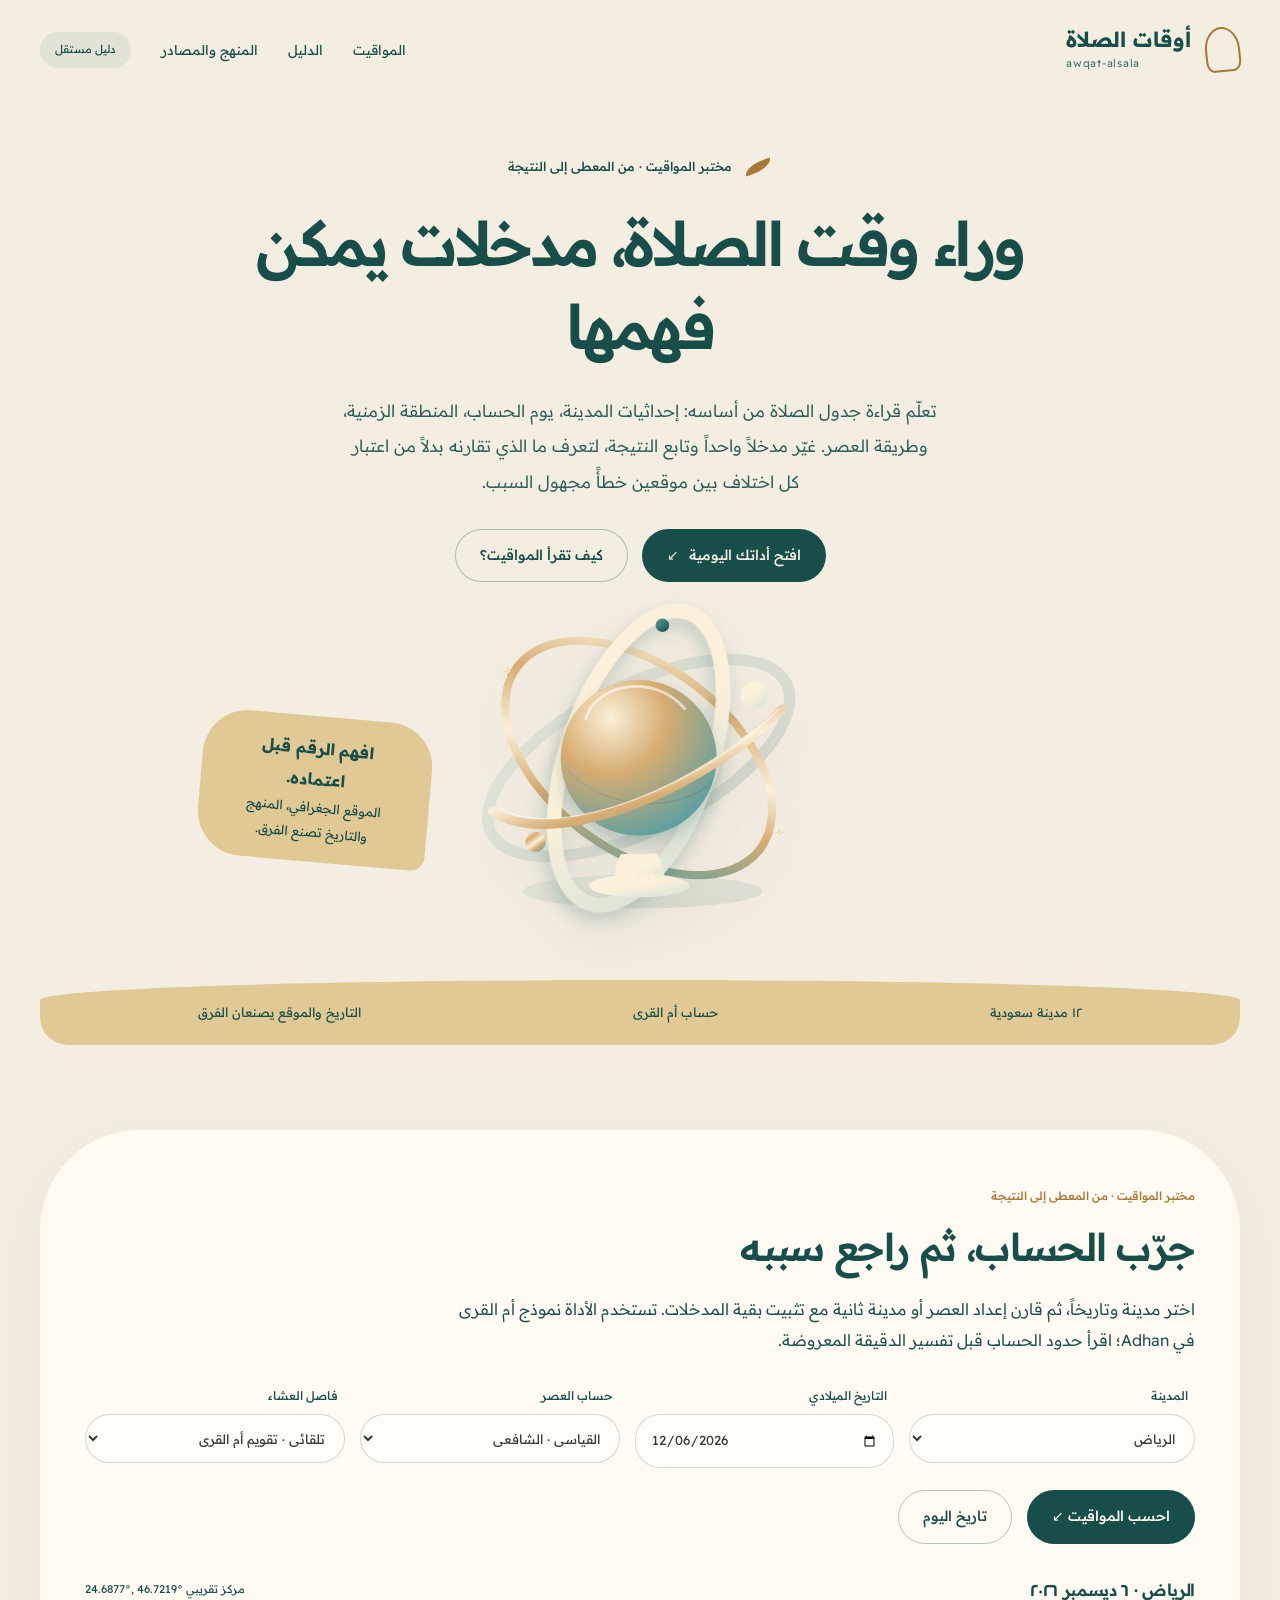
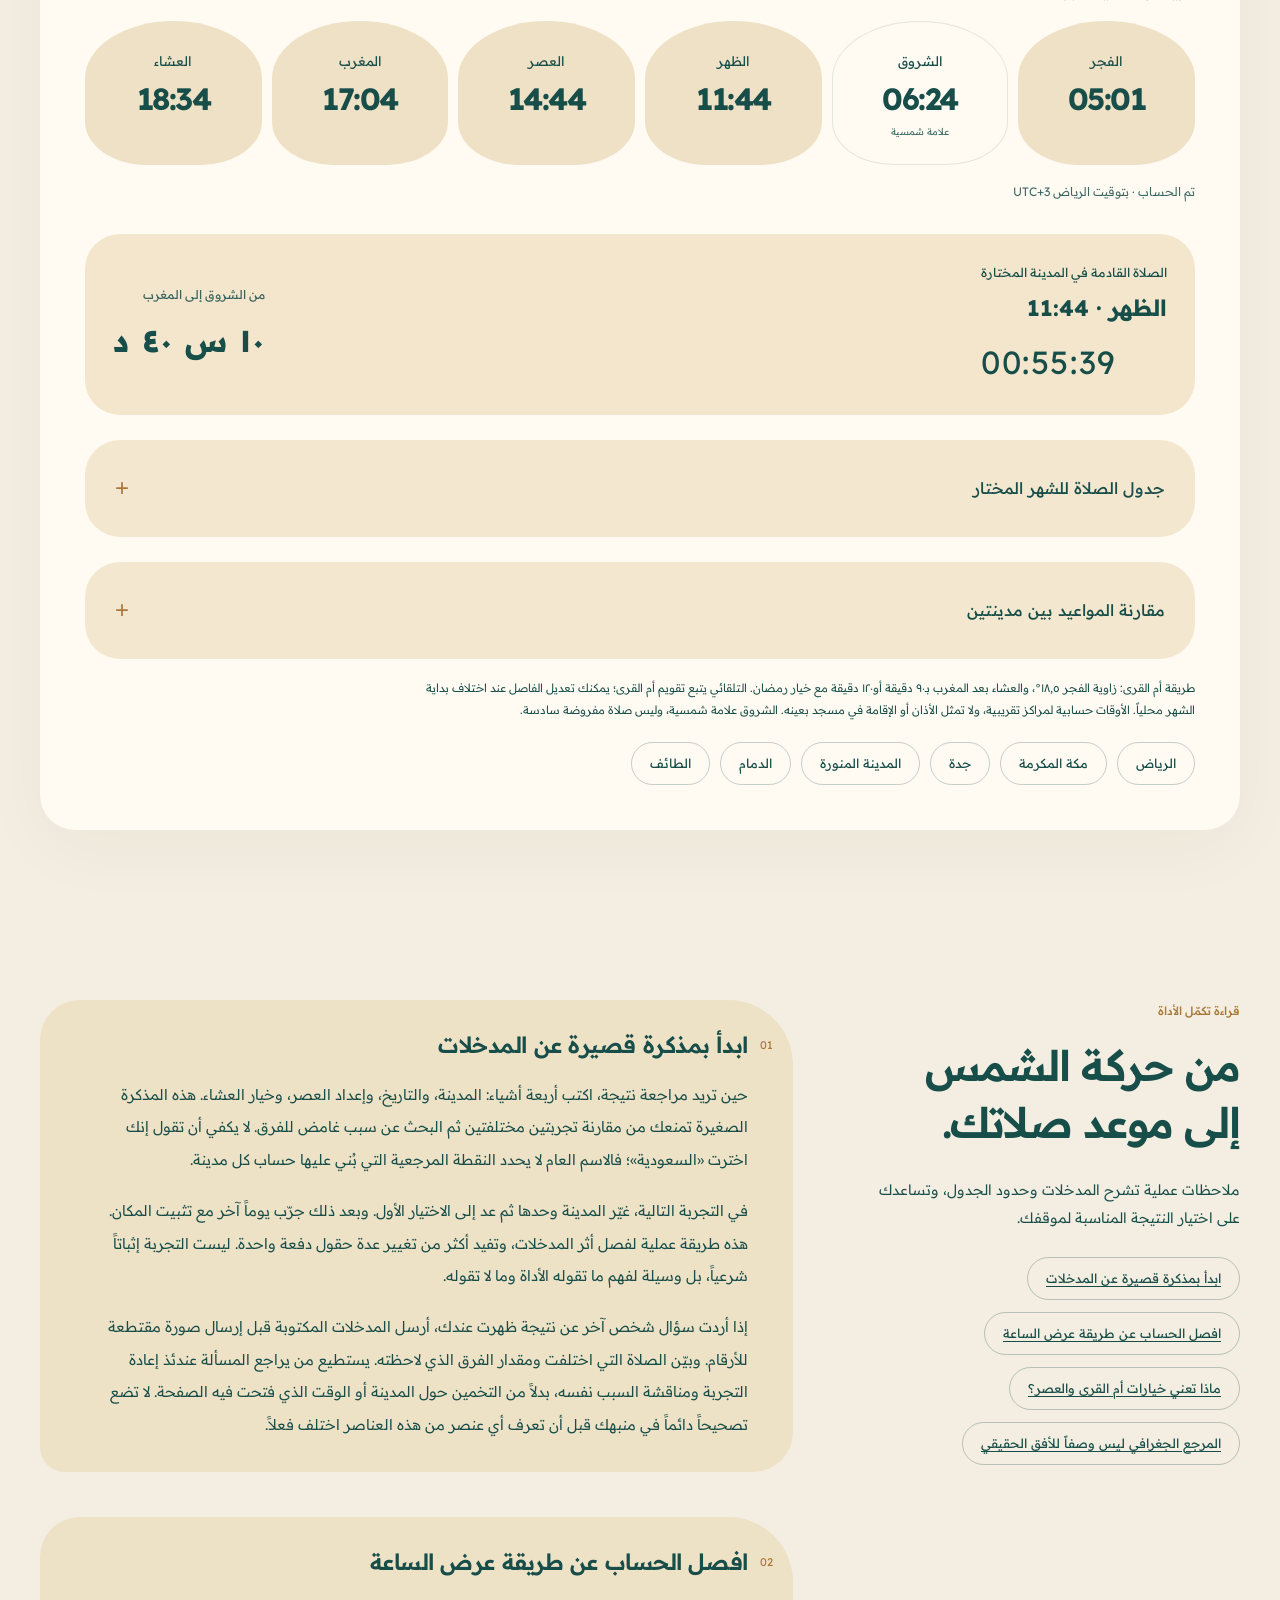
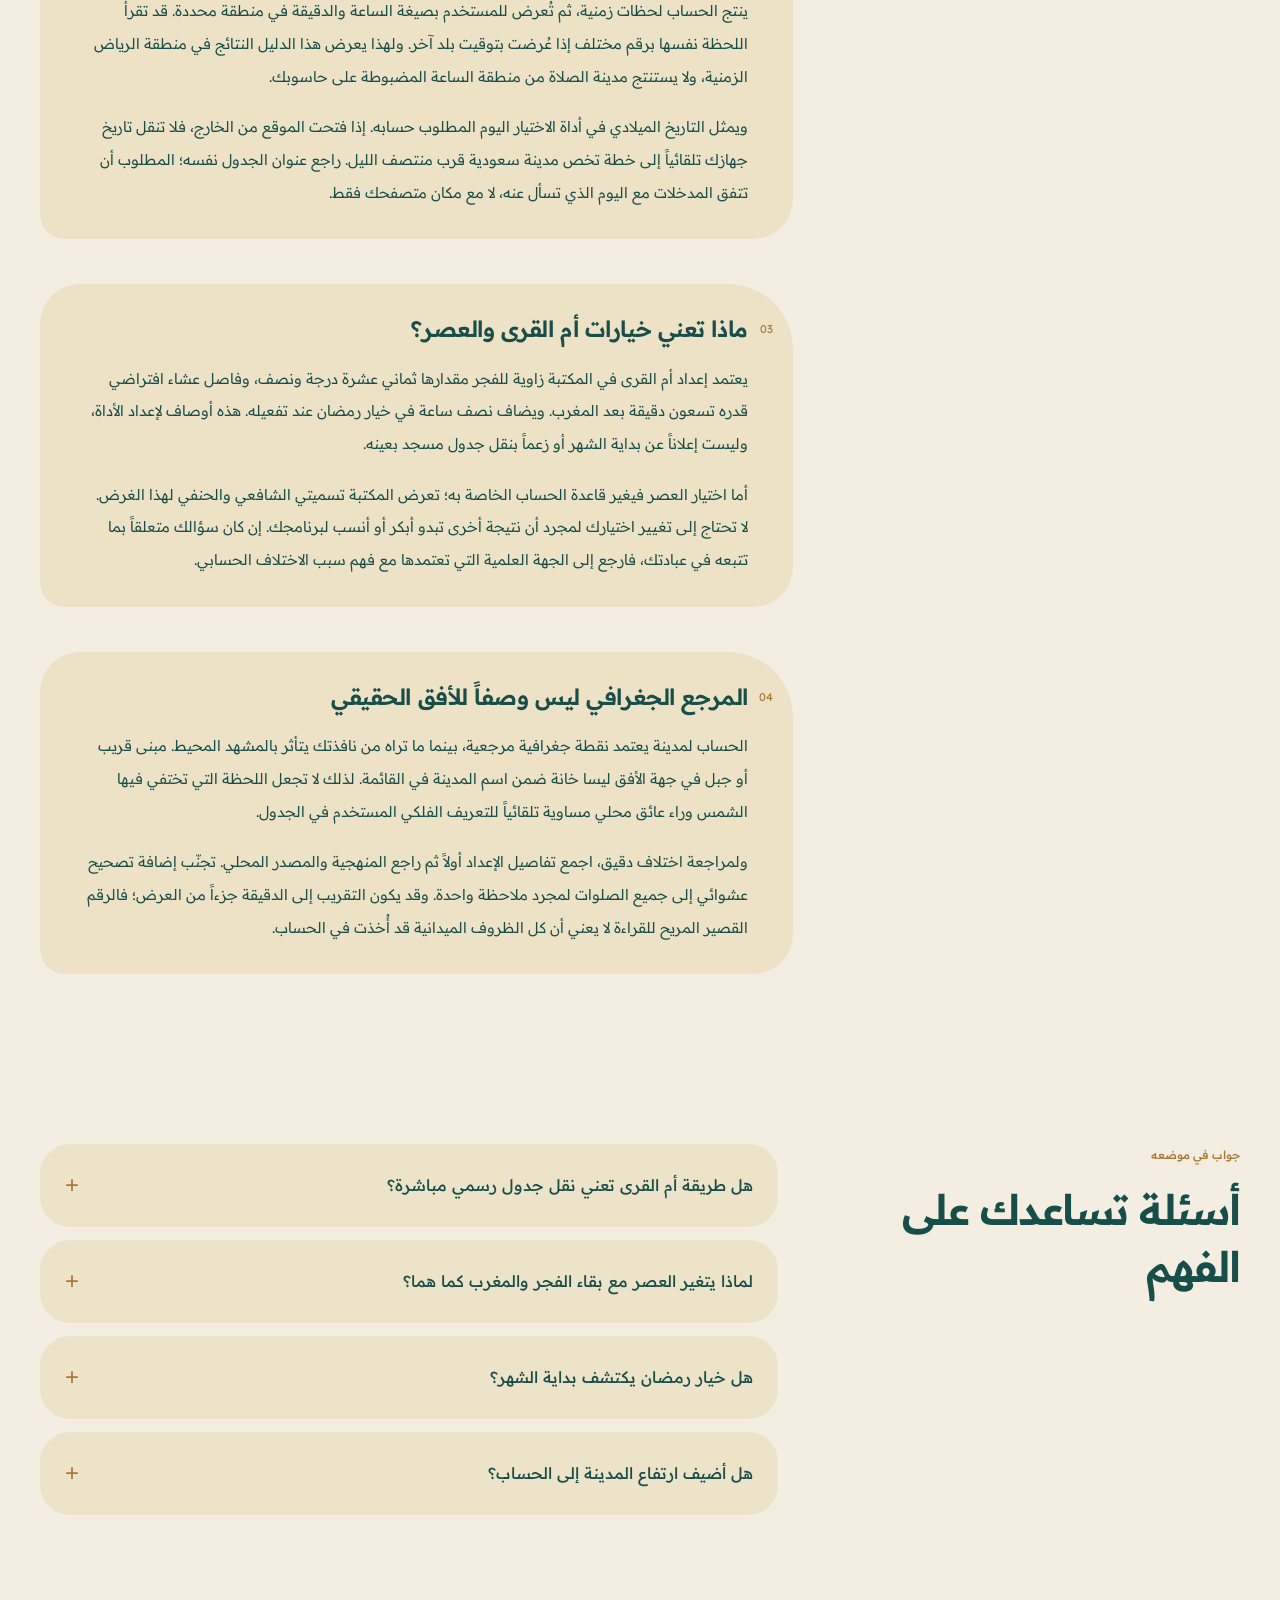
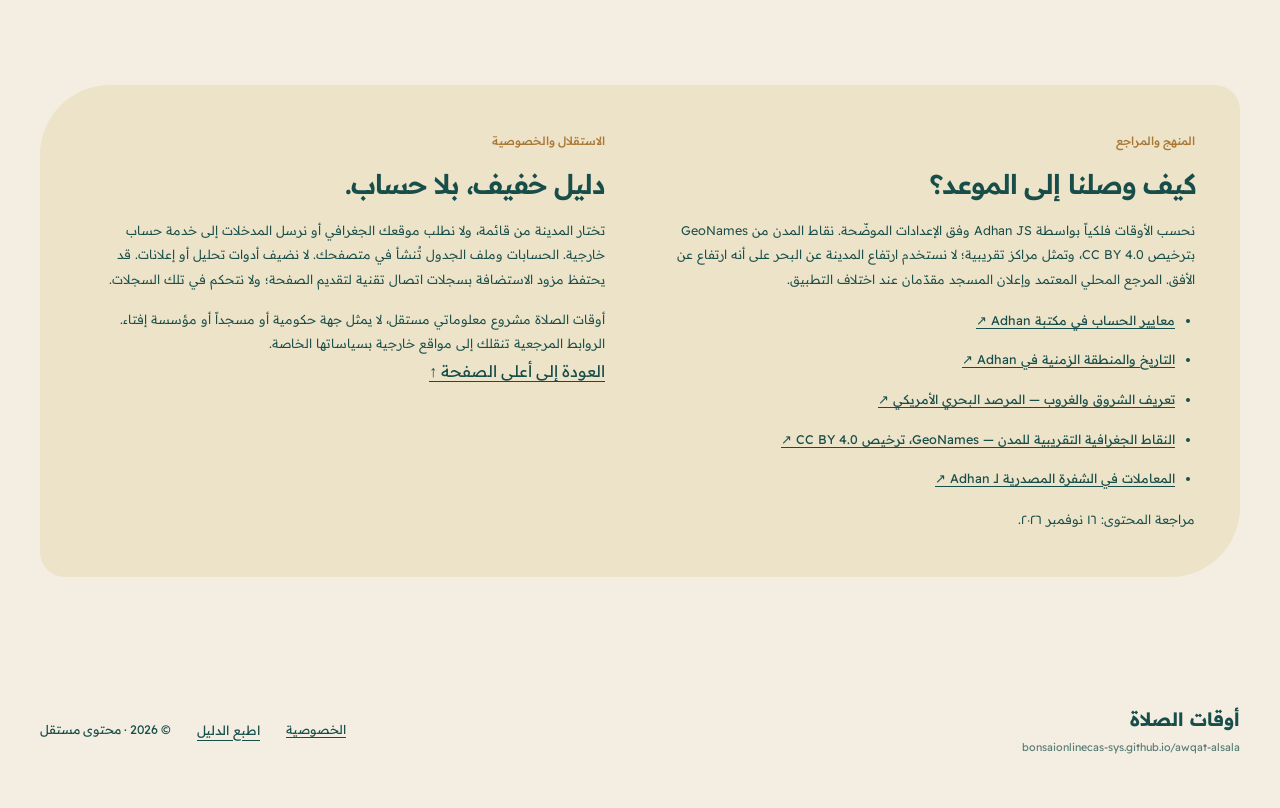
==== index.html @ 0c914f0d "Publish reviewed original Arabic prayer guides and useful tools" ====
<!doctype html><html lang="ar" dir="rtl"><head><meta charset="utf-8"><meta name="viewport" content="width=device-width,initial-scale=1"><title>كيف تُحسب مواقيت الصلاة؟ المدينة والطريقة والتاريخ | awqat-alsala</title><meta name="description" content="تعلّم قراءة جدول الصلاة من أساسه: إحداثيات المدينة، يوم الحساب، المنطقة الزمنية، وطريقة العصر. غيّر مدخلاً واحداً وتابع النتيجة، لتعرف ما الذي تقارنه بدلاً من اعتبار كل اختلاف بين موقعي"><meta name="robots" content="index,follow,max-image-preview:large"><link rel="canonical" href="https://bonsaionlinecas-sys.github.io/awqat-alsala/"><meta name="theme-color" content="#f3eee1"><meta property="og:type" content="website"><meta property="og:title" content="كيف تُحسب مواقيت الصلاة؟ المدينة والطريقة والتاريخ | awqat-alsala"><meta property="og:description" content="تعلّم قراءة جدول الصلاة من أساسه: إحداثيات المدينة، يوم الحساب، المنطقة الزمنية، وطريقة العصر. غيّر مدخلاً واحداً وتابع النتيجة، لتعرف ما الذي تقارنه بدلاً من اعتبار كل اختلاف بين موقعي"><meta property="og:url" content="https://bonsaionlinecas-sys.github.io/awqat-alsala/"><meta property="og:locale" content="ar_SA"><meta name="twitter:card" content="summary"><link rel="icon" href="./assets/icon.svg" type="image/svg+xml"><link rel="preload" href="./assets/readex-pro.ttf" as="font" type="font/ttf" crossorigin><link rel="stylesheet" href="./assets/style.css"><script type="application/ld+json">{"@context":"https://schema.org","@graph":[{"@type":"WebSite","@id":"https://bonsaionlinecas-sys.github.io/awqat-alsala/#website","url":"https://bonsaionlinecas-sys.github.io/awqat-alsala/","name":"أوقات الصلاة","inLanguage":"ar"},{"@type":"WebPage","@id":"https://bonsaionlinecas-sys.github.io/awqat-alsala/#webpage","url":"https://bonsaionlinecas-sys.github.io/awqat-alsala/","name":"كيف تُحسب مواقيت الصلاة؟ المدينة والطريقة والتاريخ | awqat-alsala","description":"تعلّم قراءة جدول الصلاة من أساسه: إحداثيات المدينة، يوم الحساب، المنطقة الزمنية، وطريقة العصر. غيّر مدخلاً واحداً وتابع النتيجة، لتعرف ما الذي تقارنه بدلاً من اعتبار كل اختلاف بين موقعي","inLanguage":"ar","dateModified":"2026-11-16","isPartOf":{"@id":"https://bonsaionlinecas-sys.github.io/awqat-alsala/#website"},"hasPart":[{"@type":"CreativeWork","name":"ابدأ بمذكرة قصيرة عن المدخلات","url":"https://bonsaionlinecas-sys.github.io/awqat-alsala/#guide-0","inLanguage":"ar"},{"@type":"CreativeWork","name":"افصل الحساب عن طريقة عرض الساعة","url":"https://bonsaionlinecas-sys.github.io/awqat-alsala/#guide-1","inLanguage":"ar"},{"@type":"CreativeWork","name":"ماذا تعني خيارات أم القرى والعصر؟","url":"https://bonsaionlinecas-sys.github.io/awqat-alsala/#guide-2","inLanguage":"ar"},{"@type":"CreativeWork","name":"المرجع الجغرافي ليس وصفاً للأفق الحقيقي","url":"https://bonsaionlinecas-sys.github.io/awqat-alsala/#guide-3","inLanguage":"ar"}]}]}</script><script type="module" src="./assets/app.mjs"></script></head><body class="awqat design-2" data-focus="calculation-method"><a href="#main" class="skip">انتقل إلى المحتوى</a><header class="site-header wrap"><a class="brand" href="#main" aria-label="أوقات الصلاة، الرئيسية"><span class="brand-mark" aria-hidden="true"></span><span><strong>أوقات الصلاة</strong><small>awqat-alsala</small></span></a><nav class="site-nav" aria-label="التنقل الرئيسي"><a href="#tool">المواقيت</a><a href="#guide">الدليل</a><a class="nav-method" href="#sources">المنهج والمصادر</a><span class="nav-tip">دليل مستقل</span></nav></header><main id="main"><section class="hero wrap" aria-label="المواقيت والدليل" data-composition="orbits"><div class="hero-copy"><p class="eyebrow">مختبر المواقيت · من المعطى إلى النتيجة</p><h1>وراء وقت الصلاة، مدخلات يمكن فهمها</h1><p class="hero-intro">تعلّم قراءة جدول الصلاة من أساسه: إحداثيات المدينة، يوم الحساب، المنطقة الزمنية، وطريقة العصر. غيّر مدخلاً واحداً وتابع النتيجة، لتعرف ما الذي تقارنه بدلاً من اعتبار كل اختلاف بين موقعين خطأً مجهول السبب.</p><div class="hero-actions"><a class="btn" href="#tool">افتح أداتك اليومية <span aria-hidden="true">↙</span></a><a class="btn btn-quiet" href="#guide">كيف تقرأ المواقيت؟</a></div></div><div class="hero-art"><img src="./assets/hero.svg" alt="" width="640" height="560" fetchpriority="high"><p class="art-label">المدينة · التاريخ · طريقة الحساب</p><aside class="hero-detail"><strong>افهم الرقم قبل اعتماده.</strong>الموقع الجغرافي، المنهج والتاريخ تصنع الفرق.</aside></div></section><div class="top-ribbon wrap" aria-label="عن الدليل"><span>١٢ مدينة سعودية</span><span>حساب أم القرى</span><span>التاريخ والموقع يصنعان الفرق</span></div><section id="tool" class="section wrap"><div class="tool-panel"><div class="section-head"><span class="section-kicker">مختبر المواقيت · من المعطى إلى النتيجة</span><h2>جرّب الحساب، ثم راجع سببه</h2><p>اختر مدينة وتاريخاً، ثم قارن إعداد العصر أو مدينة ثانية مع تثبيت بقية المدخلات. تستخدم الأداة نموذج أم القرى في Adhan؛ اقرأ حدود الحساب قبل تفسير الدقيقة المعروضة.</p></div><form id="prayer-form"><div class="fields"><div class="field"><label for="city">المدينة</label><select name="city" id="city"><option value="riyadh" selected>الرياض</option><option value="makkah" >مكة المكرمة</option><option value="jeddah" >جدة</option><option value="madinah" >المدينة المنورة</option><option value="dammam" >الدمام</option><option value="taif" >الطائف</option><option value="tabuk" >تبوك</option><option value="buraydah" >بريدة</option><option value="abha" >أبها</option><option value="hail" >حائل</option><option value="najran" >نجران</option><option value="jazan" >جازان</option></select></div><div class="field"><label for="date">التاريخ الميلادي</label><input type="date" name="date" id="date" value="2026-11-16" min="2020-01-01" max="2035-12-31" required></div><div class="field"><label for="asr">حساب العصر</label><select name="asr" id="asr"><option value="shafi">القياسي · الشافعي</option><option value="hanafi">الحنفي</option></select></div><div class="field"><label for="ramadan">فاصل العشاء</label><select name="ramadan" id="ramadan"><option value="auto">تلقائي · تقويم أم القرى</option><option value="off">٩٠ دقيقة</option><option value="on">١٢٠ دقيقة · رمضان</option></select></div></div><div class="form-actions"><button type="submit" class="btn" disabled>احسب المواقيت ↙</button><button type="button" class="btn btn-quiet" id="today-button">تاريخ اليوم</button><p id="form-error" class="form-error" role="alert"></p></div></form><div class="schedule-heading"><h3 id="schedule-title">الرياض · ١٦ نوفمبر ٢٠٢٦</h3><span class="coordinate-note">مركز تقريبي <bdi id="coordinates">24.6877°, 46.7219°</bdi></span></div><div class="times-row"><div class="time-pill "><span>الفجر</span><strong data-prayer="fajr">04:49</strong></div><div class="time-pill sunrise"><span>الشروق</span><strong data-prayer="sunrise">06:10</strong><small>علامة شمسية</small></div><div class="time-pill "><span>الظهر</span><strong data-prayer="dhuhr">11:38</strong></div><div class="time-pill "><span>العصر</span><strong data-prayer="asr">14:44</strong></div><div class="time-pill "><span>المغرب</span><strong data-prayer="maghrib">17:06</strong></div><div class="time-pill "><span>العشاء</span><strong data-prayer="isha">18:36</strong></div></div><p class="form-status" id="result-status" role="status">جدول محسوب للتاريخ المعروض · بتوقيت الرياض UTC+3</p><div class="result-extras"><div class="next-widget "><span>الصلاة القادمة في المدينة المختارة</span><strong id="next-prayer">العصر · 14:44</strong><bdi class="countdown" id="next-countdown">اختر اليوم للعدّ التنازلي</bdi></div><div><span class="small-note">من الشروق إلى المغرب</span><strong class="countdown" id="daylight-result">10 س 56 د</strong></div></div><details class="calendar-details" ><summary>جدول الصلاة للشهر المختار</summary><p class="small-note" id="month-caption">الجدول الشهري · الرياض · نوفمبر ٢٠٢٦</p><div class="table-shell" tabindex="0" role="region" aria-label="جدول المواقيت الشهري، يمكن تمريره أفقياً"><table class="month-table"><thead><tr><th scope="col">اليوم</th><th scope="col">الفجر</th><th scope="col">الشروق</th><th scope="col">الظهر</th><th scope="col">العصر</th><th scope="col">المغرب</th><th scope="col">العشاء</th></tr></thead><tbody id="month-body"><tr><td>1</td><td><bdi>04:41</bdi></td><td><bdi>06:00</bdi></td><td><bdi>11:37</bdi></td><td><bdi>14:49</bdi></td><td><bdi>17:13</bdi></td><td><bdi>18:43</bdi></td></tr><tr><td>2</td><td><bdi>04:41</bdi></td><td><bdi>06:01</bdi></td><td><bdi>11:37</bdi></td><td><bdi>14:48</bdi></td><td><bdi>17:12</bdi></td><td><bdi>18:42</bdi></td></tr><tr><td>3</td><td><bdi>04:42</bdi></td><td><bdi>06:01</bdi></td><td><bdi>11:37</bdi></td><td><bdi>14:48</bdi></td><td><bdi>17:12</bdi></td><td><bdi>18:42</bdi></td></tr><tr><td>4</td><td><bdi>04:42</bdi></td><td><bdi>06:02</bdi></td><td><bdi>11:37</bdi></td><td><bdi>14:48</bdi></td><td><bdi>17:11</bdi></td><td><bdi>18:41</bdi></td></tr><tr><td>5</td><td><bdi>04:43</bdi></td><td><bdi>06:02</bdi></td><td><bdi>11:37</bdi></td><td><bdi>14:47</bdi></td><td><bdi>17:11</bdi></td><td><bdi>18:41</bdi></td></tr><tr><td>6</td><td><bdi>04:43</bdi></td><td><bdi>06:03</bdi></td><td><bdi>11:37</bdi></td><td><bdi>14:47</bdi></td><td><bdi>17:10</bdi></td><td><bdi>18:40</bdi></td></tr><tr><td>7</td><td><bdi>04:44</bdi></td><td><bdi>06:04</bdi></td><td><bdi>11:37</bdi></td><td><bdi>14:46</bdi></td><td><bdi>17:10</bdi></td><td><bdi>18:40</bdi></td></tr><tr><td>8</td><td><bdi>04:44</bdi></td><td><bdi>06:04</bdi></td><td><bdi>11:37</bdi></td><td><bdi>14:46</bdi></td><td><bdi>17:09</bdi></td><td><bdi>18:39</bdi></td></tr><tr><td>9</td><td><bdi>04:45</bdi></td><td><bdi>06:05</bdi></td><td><bdi>11:37</bdi></td><td><bdi>14:46</bdi></td><td><bdi>17:09</bdi></td><td><bdi>18:39</bdi></td></tr><tr><td>10</td><td><bdi>04:45</bdi></td><td><bdi>06:06</bdi></td><td><bdi>11:37</bdi></td><td><bdi>14:45</bdi></td><td><bdi>17:08</bdi></td><td><bdi>18:38</bdi></td></tr><tr><td>11</td><td><bdi>04:46</bdi></td><td><bdi>06:06</bdi></td><td><bdi>11:37</bdi></td><td><bdi>14:45</bdi></td><td><bdi>17:08</bdi></td><td><bdi>18:38</bdi></td></tr><tr><td>12</td><td><bdi>04:46</bdi></td><td><bdi>06:07</bdi></td><td><bdi>11:37</bdi></td><td><bdi>14:45</bdi></td><td><bdi>17:07</bdi></td><td><bdi>18:37</bdi></td></tr><tr><td>13</td><td><bdi>04:47</bdi></td><td><bdi>06:08</bdi></td><td><bdi>11:37</bdi></td><td><bdi>14:45</bdi></td><td><bdi>17:07</bdi></td><td><bdi>18:37</bdi></td></tr><tr><td>14</td><td><bdi>04:47</bdi></td><td><bdi>06:08</bdi></td><td><bdi>11:38</bdi></td><td><bdi>14:44</bdi></td><td><bdi>17:06</bdi></td><td><bdi>18:36</bdi></td></tr><tr><td>15</td><td><bdi>04:48</bdi></td><td><bdi>06:09</bdi></td><td><bdi>11:38</bdi></td><td><bdi>14:44</bdi></td><td><bdi>17:06</bdi></td><td><bdi>18:36</bdi></td></tr><tr><td>16</td><td><bdi>04:49</bdi></td><td><bdi>06:10</bdi></td><td><bdi>11:38</bdi></td><td><bdi>14:44</bdi></td><td><bdi>17:06</bdi></td><td><bdi>18:36</bdi></td></tr><tr><td>17</td><td><bdi>04:49</bdi></td><td><bdi>06:10</bdi></td><td><bdi>11:38</bdi></td><td><bdi>14:44</bdi></td><td><bdi>17:05</bdi></td><td><bdi>18:35</bdi></td></tr><tr><td>18</td><td><bdi>04:50</bdi></td><td><bdi>06:11</bdi></td><td><bdi>11:38</bdi></td><td><bdi>14:44</bdi></td><td><bdi>17:05</bdi></td><td><bdi>18:35</bdi></td></tr><tr><td>19</td><td><bdi>04:50</bdi></td><td><bdi>06:12</bdi></td><td><bdi>11:38</bdi></td><td><bdi>14:43</bdi></td><td><bdi>17:05</bdi></td><td><bdi>18:35</bdi></td></tr><tr><td>20</td><td><bdi>04:51</bdi></td><td><bdi>06:13</bdi></td><td><bdi>11:39</bdi></td><td><bdi>14:43</bdi></td><td><bdi>17:05</bdi></td><td><bdi>18:35</bdi></td></tr><tr><td>21</td><td><bdi>04:52</bdi></td><td><bdi>06:13</bdi></td><td><bdi>11:39</bdi></td><td><bdi>14:43</bdi></td><td><bdi>17:04</bdi></td><td><bdi>18:34</bdi></td></tr><tr><td>22</td><td><bdi>04:52</bdi></td><td><bdi>06:14</bdi></td><td><bdi>11:39</bdi></td><td><bdi>14:43</bdi></td><td><bdi>17:04</bdi></td><td><bdi>18:34</bdi></td></tr><tr><td>23</td><td><bdi>04:53</bdi></td><td><bdi>06:15</bdi></td><td><bdi>11:39</bdi></td><td><bdi>14:43</bdi></td><td><bdi>17:04</bdi></td><td><bdi>18:34</bdi></td></tr><tr><td>24</td><td><bdi>04:53</bdi></td><td><bdi>06:15</bdi></td><td><bdi>11:40</bdi></td><td><bdi>14:43</bdi></td><td><bdi>17:04</bdi></td><td><bdi>18:34</bdi></td></tr><tr><td>25</td><td><bdi>04:54</bdi></td><td><bdi>06:16</bdi></td><td><bdi>11:40</bdi></td><td><bdi>14:43</bdi></td><td><bdi>17:04</bdi></td><td><bdi>18:34</bdi></td></tr><tr><td>26</td><td><bdi>04:55</bdi></td><td><bdi>06:17</bdi></td><td><bdi>11:40</bdi></td><td><bdi>14:43</bdi></td><td><bdi>17:04</bdi></td><td><bdi>18:34</bdi></td></tr><tr><td>27</td><td><bdi>04:55</bdi></td><td><bdi>06:18</bdi></td><td><bdi>11:41</bdi></td><td><bdi>14:43</bdi></td><td><bdi>17:04</bdi></td><td><bdi>18:34</bdi></td></tr><tr><td>28</td><td><bdi>04:56</bdi></td><td><bdi>06:18</bdi></td><td><bdi>11:41</bdi></td><td><bdi>14:43</bdi></td><td><bdi>17:04</bdi></td><td><bdi>18:34</bdi></td></tr><tr><td>29</td><td><bdi>04:56</bdi></td><td><bdi>06:19</bdi></td><td><bdi>11:41</bdi></td><td><bdi>14:43</bdi></td><td><bdi>17:04</bdi></td><td><bdi>18:34</bdi></td></tr><tr><td>30</td><td><bdi>04:57</bdi></td><td><bdi>06:20</bdi></td><td><bdi>11:42</bdi></td><td><bdi>14:43</bdi></td><td><bdi>17:04</bdi></td><td><bdi>18:34</bdi></td></tr></tbody></table></div><button class="btn btn-quiet" id="download-calendar" type="button">احفظ الجدول CSV ↓</button><p class="small-note">قابل للفتح في برامج الجداول. راجع المدينة والتاريخ قبل الطباعة أو الحفظ.</p></details><details class="calendar-details"><summary>مقارنة المواعيد بين مدينتين</summary><div class="compare-panel"><div><span class="section-kicker">مدينتان، تاريخ واحد</span><h3>قارن المواعيد قبل أن تخطط</h3><p class="small-note">الفرق يوضح وقت المدينة الثانية مقارنة بالأولى، ولا يمثل مدة طريق.</p><div class="field" style="margin-top:18px"><label for="compare-city">المدينة الثانية</label><select id="compare-city"><option value="riyadh" >الرياض</option><option value="makkah" >مكة المكرمة</option><option value="jeddah" selected>جدة</option><option value="madinah" >المدينة المنورة</option><option value="dammam" >الدمام</option><option value="taif" >الطائف</option><option value="tabuk" >تبوك</option><option value="buraydah" >بريدة</option><option value="abha" >أبها</option><option value="hail" >حائل</option><option value="najran" >نجران</option><option value="jazan" >جازان</option></select></div></div><div><p class="small-note" id="comparison-label">الرياض ← جدة · ١٦ نوفمبر ٢٠٢٦</p><div class="comparison-rows"><div class="comparison-row" data-comparison="fajr"><span>الفجر</span><bdi data-city-a>04:49</bdi><bdi data-city-b>05:16</bdi><small data-difference>27 د لاحقاً</small></div><div class="comparison-row" data-comparison="dhuhr"><span>الظهر</span><bdi data-city-a>11:38</bdi><bdi data-city-b>12:08</bdi><small data-difference>30 د لاحقاً</small></div><div class="comparison-row" data-comparison="asr"><span>العصر</span><bdi data-city-a>14:44</bdi><bdi data-city-b>15:18</bdi><small data-difference>34 د لاحقاً</small></div><div class="comparison-row" data-comparison="maghrib"><span>المغرب</span><bdi data-city-a>17:06</bdi><bdi data-city-b>17:41</bdi><small data-difference>35 د لاحقاً</small></div><div class="comparison-row" data-comparison="isha"><span>العشاء</span><bdi data-city-a>18:36</bdi><bdi data-city-b>19:11</bdi><small data-difference>35 د لاحقاً</small></div></div></div></div></details><p class="tool-footnote">طريقة أم القرى: زاوية الفجر ١٨٫٥°، والعشاء بعد المغرب بـ٩٠ دقيقة أو١٢٠ دقيقة مع خيار رمضان. التلقائي يتبع تقويم أم القرى؛ يمكنك تعديل الفاصل عند اختلاف بداية الشهر محلياً. الأوقات حسابية لمراكز تقريبية، ولا تمثل الأذان أو الإقامة في مسجد بعينه. الشروق علامة شمسية، وليس صلاة مفروضة سادسة.</p><div class="city-pills" aria-label="اختيار سريع للمدينة"><button type="button" class="chip" data-city-pick="riyadh">الرياض</button><button type="button" class="chip" data-city-pick="makkah">مكة المكرمة</button><button type="button" class="chip" data-city-pick="jeddah">جدة</button><button type="button" class="chip" data-city-pick="madinah">المدينة المنورة</button><button type="button" class="chip" data-city-pick="dammam">الدمام</button><button type="button" class="chip" data-city-pick="taif">الطائف</button></div><noscript><p>الجدول أعلاه محسوب ليوم ١٦ نوفمبر ٢٠٢٦. لاختيار يوم أو مدينة أخرى، فعّل JavaScript. الدليل والمصادر متاحان دون تشغيله.</p></noscript></div></section><section id="guide" class="section wrap"><div class="guide-layout"><div class="guide-title"><span class="section-kicker">قراءة تكمّل الأداة</span><h2>من حركة الشمس إلى موعد صلاتك.</h2><p>ملاحظات عملية تشرح المدخلات وحدود الجدول، وتساعدك على اختيار النتيجة المناسبة لموقفك.</p><div class="reading-strip"><a class="chip" href="#guide-0">ابدأ بمذكرة قصيرة عن المدخلات</a><a class="chip" href="#guide-1">افصل الحساب عن طريقة عرض الساعة</a><a class="chip" href="#guide-2">ماذا تعني خيارات أم القرى والعصر؟</a><a class="chip" href="#guide-3">المرجع الجغرافي ليس وصفاً للأفق الحقيقي</a></div></div><div class="guide-list"><article class="guide-article" id="guide-0"><span class="article-number" aria-hidden="true">01</span><h3>ابدأ بمذكرة قصيرة عن المدخلات</h3><p>حين تريد مراجعة نتيجة، اكتب أربعة أشياء: المدينة، والتاريخ، وإعداد العصر، وخيار العشاء. هذه المذكرة الصغيرة تمنعك من مقارنة تجربتين مختلفتين ثم البحث عن سبب غامض للفرق. لا يكفي أن تقول إنك اخترت «السعودية»؛ فالاسم العام لا يحدد النقطة المرجعية التي بُني عليها حساب كل مدينة.</p><p>في التجربة التالية، غيّر المدينة وحدها ثم عد إلى الاختيار الأول. وبعد ذلك جرّب يوماً آخر مع تثبيت المكان. هذه طريقة عملية لفصل أثر المدخلات، وتفيد أكثر من تغيير عدة حقول دفعة واحدة. ليست التجربة إثباتاً شرعياً، بل وسيلة لفهم ما تقوله الأداة وما لا تقوله.</p><p>إذا أردت سؤال شخص آخر عن نتيجة ظهرت عندك، أرسل المدخلات المكتوبة قبل إرسال صورة مقتطعة للأرقام. وبيّن الصلاة التي اختلفت ومقدار الفرق الذي لاحظته. يستطيع من يراجع المسألة عندئذ إعادة التجربة ومناقشة السبب نفسه، بدلاً من التخمين حول المدينة أو الوقت الذي فتحت فيه الصفحة. لا تضع تصحيحاً دائماً في منبهك قبل أن تعرف أي عنصر من هذه العناصر اختلف فعلاً.</p></article><article class="guide-article" id="guide-1"><span class="article-number" aria-hidden="true">02</span><h3>افصل الحساب عن طريقة عرض الساعة</h3><p>ينتج الحساب لحظات زمنية، ثم تُعرض للمستخدم بصيغة الساعة والدقيقة في منطقة محددة. قد تقرأ اللحظة نفسها برقم مختلف إذا عُرضت بتوقيت بلد آخر. ولهذا يعرض هذا الدليل النتائج في منطقة الرياض الزمنية، ولا يستنتج مدينة الصلاة من منطقة الساعة المضبوطة على حاسوبك.</p><p>ويمثل التاريخ الميلادي في أداة الاختيار اليوم المطلوب حسابه. إذا فتحت الموقع من الخارج، فلا تنقل تاريخ جهازك تلقائياً إلى خطة تخص مدينة سعودية قرب منتصف الليل. راجع عنوان الجدول نفسه؛ المطلوب أن تتفق المدخلات مع اليوم الذي تسأل عنه، لا مع مكان متصفحك فقط.</p></article><article class="guide-article" id="guide-2"><span class="article-number" aria-hidden="true">03</span><h3>ماذا تعني خيارات أم القرى والعصر؟</h3><p>يعتمد إعداد أم القرى في المكتبة زاوية للفجر مقدارها ثماني عشرة درجة ونصف، وفاصل عشاء افتراضي قدره تسعون دقيقة بعد المغرب. ويضاف نصف ساعة في خيار رمضان عند تفعيله. هذه أوصاف لإعداد الأداة، وليست إعلاناً عن بداية الشهر أو زعماً بنقل جدول مسجد بعينه.</p><p>أما اختيار العصر فيغير قاعدة الحساب الخاصة به؛ تعرض المكتبة تسميتي الشافعي والحنفي لهذا الغرض. لا تحتاج إلى تغيير اختيارك لمجرد أن نتيجة أخرى تبدو أبكر أو أنسب لبرنامجك. إن كان سؤالك متعلقاً بما تتبعه في عبادتك، فارجع إلى الجهة العلمية التي تعتمدها مع فهم سبب الاختلاف الحسابي.</p></article><article class="guide-article" id="guide-3"><span class="article-number" aria-hidden="true">04</span><h3>المرجع الجغرافي ليس وصفاً للأفق الحقيقي</h3><p>الحساب لمدينة يعتمد نقطة جغرافية مرجعية، بينما ما تراه من نافذتك يتأثر بالمشهد المحيط. مبنى قريب أو جبل في جهة الأفق ليسا خانة ضمن اسم المدينة في القائمة. لذلك لا تجعل اللحظة التي تختفي فيها الشمس وراء عائق محلي مساوية تلقائياً للتعريف الفلكي المستخدم في الجدول.</p><p>ولمراجعة اختلاف دقيق، اجمع تفاصيل الإعداد أولاً ثم راجع المنهجية والمصدر المحلي. تجنّب إضافة تصحيح عشوائي إلى جميع الصلوات لمجرد ملاحظة واحدة. وقد يكون التقريب إلى الدقيقة جزءاً من العرض؛ فالرقم القصير المريح للقراءة لا يعني أن كل الظروف الميدانية قد أُخذت في الحساب.</p></article></div></div></section><section id="faq" class="section wrap"><div class="faq-layout"><div><span class="section-kicker">جواب في موضعه</span><h2>أسئلة تساعدك على الفهم</h2></div><div class="faq-list"><details><summary>هل طريقة أم القرى تعني نقل جدول رسمي مباشرة؟</summary><p>اسم الطريقة هنا يصف معاملات حساب في مكتبة Adhan. لا تتصل الأداة بميكروفون مسجد ولا تنسخ إعلان إقامته، ولا تدّعي أن كل جهة محلية تستخدم الإعدادات نفسها دون تعديل.</p></details><details><summary>لماذا يتغير العصر مع بقاء الفجر والمغرب كما هما؟</summary><p>اختيار العصر يخص قاعدة ذلك الحساب. لفهم التجربة، أبق المدينة والتاريخ وبقية الخيارات ثابتة، ثم انظر إلى السطر الذي يرتبط بالإعداد الذي غيّرته.</p></details><details><summary>هل خيار رمضان يكتشف بداية الشهر؟</summary><p>لا، إنه يختار تعديلاً محدداً للعشاء. تأكد من التقويم أو الإعلان الذي تعتمد عليه لتحديد اليوم، ولا تتخذ حالة الزر في الموقع دليلاً على ثبوت الشهر.</p></details><details><summary>هل أضيف ارتفاع المدينة إلى الحساب؟</summary><p>لا تُعامل ارتفاع المدينة عن سطح البحر على أنه ارتفاع عن الأفق المرئي. هذا فرق تقني مهم؛ يترك حسابنا المرجعي هذا التصحيح عند قيمته الافتراضية بدلاً من تخمينه.</p></details></div></div></section><section id="sources" class="section wrap"><div class="sources-layout"><div><span class="section-kicker">المنهج والمراجع</span><h2>كيف وصلنا إلى الموعد؟</h2><p>نحسب الأوقات فلكياً بواسطة Adhan JS وفق الإعدادات الموضّحة. نقاط المدن من GeoNames بترخيص CC BY 4.0، وتمثل مراكز تقريبية؛ لا نستخدم ارتفاع المدينة عن البحر على أنه ارتفاع عن الأفق. المرجع المحلي المعتمد وإعلان المسجد مقدّمان عند اختلاف التطبيق.</p><ul><li><a href="https://github.com/batoulapps/adhan-js/blob/develop/METHODS.md" target="_blank" rel="noopener noreferrer">معايير الحساب في مكتبة Adhan ↗</a></li><li><a href="https://github.com/batoulapps/adhan-js/blob/develop/README.md" target="_blank" rel="noopener noreferrer">التاريخ والمنطقة الزمنية في Adhan ↗</a></li><li><a href="https://aa.usno.navy.mil/faq/RST_defs" target="_blank" rel="noopener noreferrer">تعريف الشروق والغروب — المرصد البحري الأمريكي ↗</a></li><li><a href="https://www.geonames.org/" target="_blank" rel="noopener noreferrer">النقاط الجغرافية التقريبية للمدن — GeoNames، ترخيص CC BY 4.0 ↗</a></li><li><a href="https://github.com/batoulapps/adhan-js/blob/develop/src/CalculationMethod.ts" target="_blank" rel="noopener noreferrer">المعاملات في الشفرة المصدرية لـ Adhan ↗</a></li></ul><p>مراجعة المحتوى: ١٦ نوفمبر ٢٠٢٦.</p></div><div id="privacy"><span class="section-kicker">الاستقلال والخصوصية</span><h2>دليل خفيف، بلا حساب.</h2><p>تختار المدينة من قائمة، ولا نطلب موقعك الجغرافي أو نرسل المدخلات إلى خدمة حساب خارجية. الحسابات وملف الجدول تُنشأ في متصفحك. لا نضيف أدوات تحليل أو إعلانات. قد يحتفظ مزود الاستضافة بسجلات اتصال تقنية لتقديم الصفحة؛ ولا نتحكم في تلك السجلات.</p><p>أوقات الصلاة مشروع معلوماتي مستقل، لا يمثل جهة حكومية أو مسجداً أو مؤسسة إفتاء. الروابط المرجعية تنقلك إلى مواقع خارجية بسياساتها الخاصة.</p><a href="#main">العودة إلى أعلى الصفحة ↑</a></div></div></section></main><footer class="site-footer wrap"><div><strong>أوقات الصلاة</strong><small>bonsaionlinecas-sys.github.io/awqat-alsala</small></div><div class="footer-actions"><a href="#privacy">الخصوصية</a><button type="button" class="text-button" id="print-page">اطبع الدليل</button><span>© 2026 · محتوى مستقل</span></div></footer></body></html>
---- assets/style.css ----
@font-face{font-family:Readex;src:url('./readex-pro.ttf') format('truetype');font-display:swap;font-weight:100 900}
:root{--bg:#f3eee1;--ink:#184e49;--soft:#e1c995;--accent:#a97835;--panel:#fffaf2;--panel-ink:#184e49;--quote-size:1.5rem;color-scheme:light}
*{box-sizing:border-box}html{scroll-behavior:smooth;scroll-padding-top:35px}body{margin:0;background:var(--bg);color:var(--ink);font-family:Readex,Tahoma,sans-serif;line-height:1.95;overflow-x:clip}button,input,select{font:inherit}button,a,input,select,summary{-webkit-tap-highlight-color:transparent}a{color:inherit;text-underline-offset:.25em}a:hover{text-decoration-thickness:2px}button{cursor:pointer}button:disabled{cursor:not-allowed;opacity:.65}button:focus-visible,a:focus-visible,summary:focus-visible,input:focus-visible,select:focus-visible{outline:3px solid var(--accent);outline-offset:5px}img,svg{max-width:100%}img{display:block}h1,h2,h3,p{margin:0}h1,h2,h3{line-height:1.35;font-weight:600}h1{font-size:clamp(2.8rem,4.8vw,4.7rem);letter-spacing:-.055em;max-width:820px}h2{font-size:clamp(1.9rem,3.3vw,3.1rem);letter-spacing:-.035em}h3{font-size:1.3rem;letter-spacing:-.02em}p{font-weight:350}button,input,select{max-width:100%}[hidden]{display:none!important}.wrap{width:min(1240px,calc(100% - 80px));margin-inline:auto}.skip{position:absolute;inset-block-start:-100px;inset-inline-start:20px;padding:10px 20px;background:var(--panel);color:var(--panel-ink);z-index:10}.skip:focus{inset-block-start:10px}.site-header{min-height:100px;display:flex;align-items:center;justify-content:space-between;gap:24px;position:relative;z-index:2}.brand{text-decoration:none;display:flex;align-items:center;gap:14px}.brand-mark{width:35px;height:45px;position:relative;border:2px solid var(--accent);border-radius:60% 60% 28% 28%;transform:rotate(-6deg)}.sala .brand-mark{width:42px;height:34px;border-radius:10% 70% 10% 70%;transform:rotate(12deg)}.brand strong{display:block;font-size:1.3rem;line-height:1.35}.brand small{font-size:.68rem;display:block;direction:ltr;letter-spacing:.07em;opacity:.75}.site-nav{display:flex;gap:30px;align-items:center;font-size:.85rem}.site-nav a{text-decoration:none}.nav-tip{font-size:.7rem;padding:7px 15px;border-radius:30px;background:color-mix(in srgb,var(--ink),transparent 93%)}.eyebrow{display:flex;align-items:center;gap:12px;font-size:.78rem;font-weight:500;margin-bottom:23px}.eyebrow:before{content:'';width:28px;height:12px;background:var(--accent);border-radius:100% 0 100% 0;transform:rotate(-15deg)}.hero{position:relative;display:grid;grid-template-columns:1.05fr 1fr;align-items:center;gap:30px;min-height:650px;padding-block:36px 68px}.hero-copy{position:relative;z-index:1}.hero-intro{font-size:1.05rem;max-width:600px;margin-top:25px;line-height:2.1;opacity:.9}.hero-actions{display:flex;gap:14px;align-items:center;flex-wrap:wrap;margin-top:30px}.btn{display:inline-flex;justify-content:center;align-items:center;gap:10px;text-decoration:none;border:0;border-radius:50px;padding:13px 25px;min-height:48px;font-weight:500;font-size:.88rem;background:var(--ink);color:var(--bg)}.btn-quiet{background:transparent;box-shadow:inset 0 0 0 1px color-mix(in srgb,var(--ink),transparent 70%);color:var(--ink)}.hero-art{position:relative;min-width:0}.hero-art img{width:100%;height:500px;object-fit:contain;filter:drop-shadow(0 22px 26px rgba(35,30,23,.07))}.art-label{font-size:.7rem;display:flex;align-items:center;justify-content:center;gap:15px;opacity:.8}.art-label:before,.art-label:after{content:'';width:20px;height:5px;background:var(--soft);border-radius:100%}.hero-detail{max-width:340px;position:absolute;bottom:12px;inset-inline-end:0;font-size:.8rem;padding:17px 27px;background:var(--soft);color:var(--panel-ink);border-radius:45px 45px 14px 45px;transform:rotate(-3deg)}.hero-detail strong{display:block;font-size:1rem}.top-ribbon{padding:20px 32px;border-radius:50% 50% 28px 28px/20px 20px 28px 28px;background:var(--soft);color:var(--panel-ink);display:flex;justify-content:space-around;gap:20px;flex-wrap:wrap;font-size:.8rem}.section{padding-block:85px}.section-head{margin-bottom:37px;max-width:850px}.section-head p{max-width:740px;margin-top:20px}.section-kicker{font-size:.72rem;font-weight:500;color:var(--accent);display:block;margin-bottom:14px}.tool-panel{background:var(--panel);color:var(--panel-ink);border-radius:70px 28px 80px 28px;padding:45px;position:relative;box-shadow:0 18px 70px rgba(60,40,25,.04)}.tool-panel h2{font-size:clamp(1.9rem,3vw,2.7rem)}.tool-panel .section-head{margin-bottom:28px}.tool-panel .btn{background:var(--panel-ink);color:var(--panel)}.tool-panel .btn-quiet{background:transparent;color:var(--panel-ink)}.fields{display:grid;grid-template-columns:1.1fr 1fr 1fr 1fr;gap:15px}.field label{display:block;font-size:.75rem;margin:0 7px 7px;font-weight:450}.field input,.field select{width:100%;padding:12px 15px;border:1px solid color-mix(in srgb,var(--panel-ink),transparent 80%);border-radius:25px;background:#fffdf7;color:#313c35;min-height:49px;font-size:.82rem}.form-actions{display:flex;align-items:center;gap:15px;flex-wrap:wrap;margin-top:22px}.form-error{color:#a12828;min-height:1.5em;font-size:.84rem}.form-status,.small-note{font-size:.76rem;margin-top:15px;opacity:.85}.schedule-heading{margin-top:35px;display:flex;align-items:center;justify-content:space-between;gap:15px;flex-wrap:wrap}.schedule-heading h3{font-size:1.05rem}.coordinate-note{font-size:.7rem}.times-row{display:grid;grid-template-columns:repeat(6,1fr);gap:10px;margin-top:20px}.time-pill{background:color-mix(in srgb,var(--soft),#fff 45%);border-radius:50% 50% 35% 35%/40% 40% 30% 30%;padding:24px 8px;text-align:center}.time-pill strong{font-size:clamp(1.4rem,2.4vw,2.1rem);display:block;direction:ltr;line-height:1.5;letter-spacing:-.05em}.time-pill span{font-size:.83rem}.time-pill small{font-size:.6rem;display:block;opacity:.8}.time-pill.sunrise{background:transparent;box-shadow:inset 0 0 0 1px color-mix(in srgb,var(--panel-ink),transparent 88%)}.result-extras{display:flex;align-items:center;justify-content:space-between;gap:30px;margin-top:30px;padding:22px 28px;background:color-mix(in srgb,var(--soft),transparent 60%);border-radius:35px}.next-widget strong{font-size:1.4rem;display:block}.next-widget span{font-size:.78rem}.countdown{font-size:2rem;font-variant-numeric:tabular-nums;direction:ltr;display:block;letter-spacing:.05em}.tool-footnote{font-size:.72rem;max-width:800px;line-height:1.9;margin-top:18px}.city-pills,.filters{display:flex;gap:10px;flex-wrap:wrap}.city-pills{margin-top:22px}.chip{border:1px solid color-mix(in srgb,var(--ink),transparent 72%);color:inherit;background:transparent;padding:8px 18px;border-radius:30px;font-size:.8rem}.tool-panel .chip{border-color:color-mix(in srgb,var(--panel-ink),transparent 75%)}.chip[aria-pressed=true]{color:var(--bg);background:var(--ink)}.compare-panel{margin-top:25px;display:grid;grid-template-columns:.85fr 1.6fr;gap:50px;align-items:center;padding:42px;border-radius:30px 70px 30px 70px;background:color-mix(in srgb,var(--soft),transparent 70%)}.comparison-rows{display:grid;gap:8px;margin-top:15px}.comparison-row{display:grid;grid-template-columns:.8fr 1fr 1fr 1fr;gap:8px;padding:10px 17px;border-radius:25px;background:color-mix(in srgb,var(--bg),transparent 25%);font-size:.8rem}.comparison-row bdi{font-weight:500}.comparison-row small{font-size:.7rem}.table-shell{overflow-x:auto;border-radius:24px;margin-top:25px}.month-table{width:100%;border-spacing:0 7px;white-space:nowrap;font-size:.75rem;text-align:center}.month-table th{padding:12px 10px}.month-table td{background:color-mix(in srgb,var(--soft),transparent 65%);padding:11px 10px}.month-table td:first-child{border-radius:0 20px 20px 0}.month-table td:last-child{border-radius:20px 0 0 20px}.calendar-details{margin-top:25px;padding:25px 30px;border-radius:35px;background:color-mix(in srgb,var(--soft),transparent 62%)}summary{cursor:pointer;list-style:none;display:flex;justify-content:space-between;align-items:center;gap:16px;font-weight:450}summary:after{content:'+';font-size:1.5rem;color:var(--accent);font-family:Arial,sans-serif}details[open]>summary:after{content:'−'}summary::-webkit-details-marker{display:none}.iqamah-panel{display:grid;grid-template-columns:1fr 1fr;gap:25px;margin-top:25px;padding:28px;background:color-mix(in srgb,var(--soft),transparent 55%);border-radius:40px}.iqamah-panel .fields{grid-template-columns:1fr 1fr}.iqamah-panel output{font-size:1.1rem;font-weight:500;display:block;margin-top:15px}.guide-layout{display:grid;grid-template-columns:.65fr 1.35fr;gap:85px}.guide-title{position:sticky;top:35px;align-self:start}.guide-title p{margin-top:25px;font-size:.9rem}.guide-list{display:grid;gap:35px}.guide-article{position:relative;padding:0 30px 0 0;scroll-margin-top:35px}.article-number{position:absolute;right:0;top:4px;font-size:.7rem;color:var(--accent)}.guide-article p{margin-top:18px;font-size:.93rem;line-height:2.2}.guide-article h3{font-size:1.4rem}.guide-nav{display:flex;gap:10px;flex-wrap:wrap;margin-bottom:25px}.guide-nav a{font-size:.73rem;text-decoration:none;padding:8px 15px;border-radius:24px;background:color-mix(in srgb,var(--ink),transparent 94%)}.faq-layout{display:grid;grid-template-columns:.7fr 1.3fr;gap:65px}.faq-list{display:grid;gap:13px}.faq-list details{border-radius:30px;background:color-mix(in srgb,var(--soft),transparent 68%);padding:18px 25px}.faq-list details p{margin-top:15px;font-size:.87rem}.sources-layout{display:grid;grid-template-columns:1fr 1fr;gap:70px;border-radius:70px 25px 70px 25px;background:color-mix(in srgb,var(--soft),transparent 68%);padding:45px}.sources-layout h2{font-size:1.7rem}.sources-layout p,.sources-layout li{font-size:.79rem;margin-top:15px}.sources-layout ul{padding-inline-start:20px}.site-footer{display:flex;justify-content:space-between;gap:25px;align-items:center;padding-block:40px 50px;font-size:.77rem}.site-footer strong{display:block;font-size:1.15rem}.site-footer small{display:block;direction:ltr;font-size:.67rem;opacity:.7}.footer-actions{display:flex;align-items:center;gap:20px}.text-button{border:0;background:transparent;color:inherit;font-size:.8rem;text-decoration:underline;text-underline-offset:.4em}.library-tools{display:flex;align-items:end;justify-content:space-between;gap:25px;flex-wrap:wrap;margin-bottom:25px}.search-field{flex:1;min-width:200px}.search-field label{font-size:.85rem;display:block;margin-bottom:10px}.search-field input{background:var(--panel);color:var(--panel-ink);padding:17px 24px;border:0;width:100%;border-radius:40px;font:inherit}.reading-actions{display:flex;gap:8px;align-items:center}.reading-actions button{width:44px;height:44px;border:0;border-radius:50%;background:var(--soft);color:var(--panel-ink)}.reading-actions span{font-size:.65rem;max-width:100px}.filters{margin-block:20px}.search-status{font-size:.75rem;min-height:2em;opacity:.85}.library-list{display:grid;grid-template-columns:repeat(2,minmax(0,1fr));gap:25px;margin-top:20px}.library-entry{padding:35px;border-radius:35px 65px 30px 45px;background:var(--panel);color:var(--panel-ink)}.library-entry.featured{grid-column:1/-1;padding:45px 55px;border-radius:60px 30px 80px 30px;display:grid;grid-template-columns:.6fr 1.4fr;gap:50px}.library-entry h3{font-size:1.4rem}.entry-kicker{font-size:.68rem;color:var(--accent);margin-bottom:15px}.citation-text{font-size:var(--quote-size);line-height:2.2;font-weight:450;margin-top:22px}.entry-meaning{margin-top:20px;font-size:.9rem}.entry-usage{margin-top:14px;font-size:.78rem;opacity:.85}.source-label{font-size:.76rem;display:inline-block;margin-top:20px;text-decoration-thickness:1px}.entry-copy{display:block;margin-top:20px;border:1px solid color-mix(in srgb,var(--panel-ink),transparent 65%);background:transparent;color:inherit;border-radius:30px;padding:8px 16px;font-size:.74rem}.copy-status{font-size:.78rem;min-height:2em;margin-top:15px}.checklist{display:grid;gap:14px;margin-top:25px;padding:28px;border-radius:40px;background:color-mix(in srgb,var(--soft),transparent 70%)}.checklist label{display:flex;gap:12px;align-items:flex-start;font-size:.83rem}.checklist input{margin-top:8px;accent-color:var(--accent);width:17px;height:17px;flex:0 0 17px}.reading-strip{display:flex;gap:12px;flex-wrap:wrap;margin-top:25px}.reading-strip button{background:transparent;border:1px solid color-mix(in srgb,var(--ink),transparent 70%);color:inherit;border-radius:35px;padding:10px 18px;font-size:.75rem}.counter-panel{display:grid;grid-template-columns:1fr 1fr;gap:55px;align-items:center;background:var(--soft);color:var(--panel-ink);border-radius:60px 30px 60px 30px;padding:40px;margin-block:25px}.counter-disc{width:205px;height:205px;border-radius:50%;display:flex;flex-direction:column;justify-content:center;align-items:center;background:var(--panel);margin-inline:auto;box-shadow:0 16px 30px #0001}.counter-disc output{font-size:2.8rem;direction:ltr;letter-spacing:-.07em}.counter-disc button{margin-top:15px}.counter-panel select{background:var(--panel);color:var(--panel-ink);border:0;padding:10px 20px;border-radius:25px}.counter-panel label{display:block;font-size:.8rem;margin-block:12px}.counter-panel p{font-size:.85rem}.counter-total{font-size:1.1rem!important;font-weight:500}.grand-word{font-size:clamp(3rem,10vw,9rem);line-height:1;color:var(--soft);font-weight:600;letter-spacing:-.065em}.hero-arch{padding:35px;border-radius:48% 48% 25px 25px;background:color-mix(in srgb,var(--soft),transparent 55%)}.editor-note{padding:23px 30px;border-radius:38px 10px 38px 38px;background:var(--soft);color:var(--panel-ink);font-size:.8rem}.hero-index{display:flex;gap:12px;flex-wrap:wrap;margin-top:28px}.hero-index span{border-radius:50%;padding:12px 18px;box-shadow:inset 0 0 0 1px color-mix(in srgb,var(--ink),transparent 85%);font-size:.74rem}.design-0.awqat .hero:before{content:'';position:absolute;left:-15vw;top:40px;width:70vw;height:600px;background:radial-gradient(ellipse,var(--soft),transparent 70%);border-radius:50%;z-index:-1}.design-0 .hero-art{transform:translateY(22px)}.design-1.awqat .hero{grid-template-columns:.85fr 1.35fr}.design-1.awqat .hero-copy{order:2}.design-1.awqat .hero-art{order:1}.design-1.awqat h1{font-size:clamp(2.8rem,4.5vw,4.2rem)}.design-1.awqat .tool-panel{border-radius:35px 120px 35px 60px}.design-1.awqat .compare-panel{grid-template-columns:1fr;max-width:950px;margin-inline:auto;padding:45px 65px;border-radius:80px 40px 90px 40px}.design-1.awqat .guide-layout{grid-template-columns:1fr}.design-1.awqat .guide-list{grid-template-columns:1fr 1fr;gap:45px}.design-1.awqat .guide-title{position:static;max-width:750px}.design-2.awqat .hero{display:block;text-align:center;padding-top:55px;min-height:800px}.design-2.awqat .hero-copy{max-width:900px;margin:auto}.design-2.awqat .eyebrow,.design-2.awqat .hero-actions{justify-content:center}.design-2.awqat h1,.design-2.awqat .hero-intro{margin-inline:auto}.design-2.awqat .hero-art{width:60%;margin:-10px auto -40px;max-width:600px}.design-2.awqat .hero-art img{height:380px}.design-2.awqat .hero-detail{right:auto;left:-140px;bottom:90px;max-width:230px;transform:rotate(5deg)}.design-2.awqat .tool-panel{border-radius:100px 100px 35px 35px;padding-top:55px}.design-2.awqat .guide-list{gap:45px}.design-2.awqat .guide-article{background:color-mix(in srgb,var(--soft),transparent 65%);border-radius:40px 65px 40px 25px;padding:30px 45px}.design-2.awqat .article-number{right:20px;top:35px}.design-3.awqat .hero{grid-template-columns:1fr .9fr;min-height:590px}.design-3.awqat .hero-art{padding-top:20px;background:var(--soft);border-radius:48% 48% 15% 30%;transform:rotate(3deg)}.design-3.awqat .hero-art img{height:420px;transform:rotate(-3deg)}.design-3.awqat .tool-panel{border-radius:35px 35px 100px 35px}.design-3.awqat .calendar-details{background:var(--panel);color:var(--panel-ink);border-radius:65px 25px 65px 25px;padding:35px}.design-3.awqat .guide-layout{grid-template-columns:1fr}.design-3.awqat .guide-title{position:static;display:grid;grid-template-columns:.8fr 1.2fr;gap:30px}.design-3.awqat .guide-list{grid-template-columns:1fr 1fr}.design-4.awqat .hero{grid-template-columns:1fr 1fr;min-height:740px}.design-4.awqat .hero-art{border-radius:50%;background:radial-gradient(ellipse,#35625566,transparent 70%)}.design-4.awqat .hero-detail{bottom:60px;left:0;right:auto;transform:rotate(5deg)}.design-4.awqat .hero-next{margin-top:30px;padding:25px 30px;border-radius:50px;background:#ffffff0c}.design-4.awqat .hero-next strong{font-size:2rem}.design-4.awqat .hero-next .countdown{font-size:3rem;color:var(--soft)}.design-4.awqat .tool-panel{border-radius:80px 30px 80px 30px}.design-4.awqat .guide-article{padding:30px 40px;border-radius:40px;background:#ffffff08}.design-4.awqat .article-number{right:17px;top:36px}.design-5.awqat .hero{grid-template-columns:.9fr 1.1fr;gap:60px}.design-5.awqat .hero-art img{height:550px}.design-5.awqat .hero-copy{padding-top:50px}.design-5.awqat .hero-index span{border-radius:30px;background:var(--soft);border:0}.design-5.awqat .guide-layout{grid-template-columns:.8fr 1.2fr}.design-5.awqat .guide-article{padding:30px 40px;border-radius:70px 20px 45px 25px;background:color-mix(in srgb,var(--soft),transparent 70%)}.design-5.awqat .article-number{right:18px;top:35px}.design-6.awqat .hero{grid-template-columns:1fr 1fr;min-height:640px}.design-6.awqat .hero-art{margin-inline-start:-35px}.design-6.awqat .hero-art img{height:520px}.design-6.awqat .hero-detail{bottom:-5px;right:70px;transform:rotate(3deg)}.design-6.awqat .top-ribbon{border-radius:70% 30% 30px 30px/35px 35px 30px 30px;padding-block:30px}.design-6.awqat .guide-layout{grid-template-columns:1fr}.design-6.awqat .guide-title{position:static;max-width:750px}.design-6.awqat .guide-list{grid-template-columns:1fr 1fr;gap:45px}.design-7.awqat .hero-copy{order:2}.design-7.awqat .hero-art{order:1;background:color-mix(in srgb,var(--soft),transparent 55%);border-radius:45% 45% 30% 30%}.design-7.awqat .hero{gap:60px}.design-7.awqat .tool-panel{border-radius:100px 35px 45px 80px}.design-7.awqat .guide-article:nth-child(even){margin-inline-start:50px}.design-0.sala .hero-art img{height:530px}.design-0.sala .hero{gap:60px}.design-0.sala .library-entry.featured{border-radius:120px 35px 100px 35px}.design-1.sala .hero{grid-template-columns:1fr .85fr;gap:80px}.design-1.sala .hero-copy{order:2}.design-1.sala .hero-art{order:1;border-radius:50%;background:radial-gradient(ellipse,#536f9b44,transparent 70%)}.design-1.sala .library-list{grid-template-columns:1fr;max-width:900px;margin-inline:auto}.design-1.sala .library-entry.featured{display:block;border-radius:45% 45% 40px 40px/65px 65px 40px 40px;padding:60px}.design-1.sala .guide-layout{grid-template-columns:1fr .9fr;gap:80px}.design-1.sala .guide-article{padding-top:20px}.design-2.sala .hero{display:block;text-align:center;min-height:890px;padding-top:55px}.design-2.sala .hero-copy{max-width:880px;margin:auto}.design-2.sala .eyebrow,.design-2.sala .hero-actions{justify-content:center}.design-2.sala .hero-intro,.design-2.sala h1{margin-inline:auto}.design-2.sala .hero-art{max-width:680px;margin:-10px auto -80px}.design-2.sala .hero-art img{height:440px}.design-2.sala .hero-detail{right:auto;left:-160px;bottom:160px;max-width:220px}.design-2.sala .library-entry{border-radius:55px 25px 70px 25px;background:#fffdf5}.design-2.sala .library-entry.featured{grid-template-columns:.8fr 1.2fr}.design-2.sala .guide-layout{grid-template-columns:1fr}.design-2.sala .guide-title{position:static}.design-2.sala .guide-list{grid-template-columns:1fr 1fr;gap:50px}.design-3.sala .hero{grid-template-columns:1.15fr .85fr;gap:60px}.design-3.sala .hero-art img{height:520px}.design-3.sala .hero-copy{padding-top:30px}.design-3.sala .reading-strip button{border-radius:50%;max-width:160px;min-height:100px}.design-3.sala .guide-article{padding:30px 45px;border-radius:40px 80px 35px 35px;background:#ffffff09}.design-3.sala .guide-article:nth-child(even){margin-inline-start:45px}.design-3.sala .article-number{right:20px;top:36px}.design-4.sala .hero{grid-template-columns:.9fr 1.1fr}.design-4.sala .hero-art{order:1;transform:rotate(-5deg)}.design-4.sala .hero-copy{order:2}.design-4.sala .hero-detail{transform:rotate(10deg);bottom:25px}.design-4.sala .library-list{grid-template-columns:1fr}.design-4.sala .library-entry.featured{grid-template-columns:.55fr 1.45fr;border-radius:35px 120px 35px 80px}.design-4.sala .guide-list{gap:45px}.design-5.sala .hero{display:block;min-height:860px;text-align:center;padding-top:60px}.design-5.sala .hero-copy{max-width:950px;margin:auto}.design-5.sala .hero-intro,.design-5.sala h1{margin-inline:auto}.design-5.sala .eyebrow,.design-5.sala .hero-actions{justify-content:center}.design-5.sala .hero-art{max-width:670px;margin:-20px auto -70px}.design-5.sala .hero-art img{height:450px}.design-5.sala .hero-detail{right:auto;left:-150px;max-width:220px;bottom:150px}.design-5.sala .library-list{grid-template-columns:1fr;max-width:960px;margin-inline:auto}.design-5.sala .library-entry.featured{border-radius:90px 30px 30px 90px}.design-5.sala .guide-layout{grid-template-columns:1fr}.design-5.sala .guide-title{position:static;max-width:750px}.design-5.sala .guide-list{grid-template-columns:1fr 1fr;gap:45px}.design-6.sala .hero{gap:70px;grid-template-columns:1fr .9fr}.design-6.sala .hero-art{padding-top:25px}.design-6.sala .counter-panel{border-radius:90px 35px 90px 35px}.design-6.sala .library-entry.featured{grid-template-columns:.65fr 1.35fr;border-radius:70px 30px 70px 30px}.design-6.sala .guide-article{background:#ffffff08;padding:30px 40px;border-radius:45px}.design-6.sala .article-number{right:17px;top:35px}.design-7.sala .hero{grid-template-columns:1.15fr .85fr;gap:35px}.design-7.sala .hero-art{background:radial-gradient(ellipse,#d2bee363,transparent 70%);border-radius:50%}.design-7.sala .hero-art img{height:500px}.design-7.sala .library-entry{border-radius:30px 65px 30px 65px}.design-7.sala .library-entry.featured{grid-template-columns:.7fr 1.3fr;border-radius:80px 35px 80px 35px}.design-7.sala .guide-layout{grid-template-columns:1fr}.design-7.sala .guide-title{position:static;max-width:800px}.design-7.sala .guide-list{grid-template-columns:1fr 1fr;gap:50px}
@media(max-width:1000px){.wrap{width:calc(100% - 50px)}.hero{gap:15px;min-height:590px}h1{font-size:3rem}.hero-art img{height:400px}.hero-detail{max-width:260px}.site-nav{gap:20px}.fields{grid-template-columns:1fr 1fr}.guide-layout,.faq-layout{gap:40px}.guide-layout{grid-template-columns:.6fr 1.4fr}.library-entry.featured{gap:30px;padding:35px}.design-2.awqat .hero-detail,.design-2.sala .hero-detail,.design-5.sala .hero-detail{position:static;margin:auto;transform:none}.hero-art img{height:430px}.hero-intro{font-size:.95rem}.tool-panel{padding:35px}.sources-layout{gap:40px;padding:35px}.design-3.awqat .guide-title{display:block}.design-4.awqat .hero-next strong{font-size:1.3rem}}
@media(max-width:720px){.wrap{width:calc(100% - 36px)}.site-header{min-height:88px;gap:12px}.brand strong{font-size:1.1rem}.brand small{font-size:.6rem}.brand-mark{width:26px;height:35px}.site-nav{gap:15px;font-size:.7rem}.site-nav .nav-method,.nav-tip{display:none}.hero,.design-1.awqat .hero,.design-3.awqat .hero,.design-4.awqat .hero,.design-5.awqat .hero,.design-6.awqat .hero,.design-7.awqat .hero,.design-0.sala .hero,.design-1.sala .hero,.design-3.sala .hero,.design-4.sala .hero,.design-6.sala .hero,.design-7.sala .hero{display:flex;flex-direction:column;gap:20px;align-items:stretch;padding-block:32px 40px;min-height:0}.hero-copy,.design-1.awqat .hero-copy,.design-7.awqat .hero-copy,.design-1.sala .hero-copy,.design-4.sala .hero-copy{order:1!important;padding:0!important}.hero-art,.design-1.awqat .hero-art,.design-7.awqat .hero-art,.design-1.sala .hero-art,.design-4.sala .hero-art{order:2!important;width:100%!important;max-width:440px!important;margin:0 auto!important;transform:none!important}.hero h1{font-size:clamp(2.2rem,8.9vw,3rem)!important;letter-spacing:-.055em}.hero-intro{font-size:.91rem;margin-top:20px;line-height:2}.eyebrow{font-size:.69rem;margin-bottom:20px}.hero-art img,.design-0.sala .hero-art img,.design-1.sala .hero-art img,.design-3.sala .hero-art img,.design-6.sala .hero-art img,.design-7.sala .hero-art img,.design-4.awqat .hero-art img,.design-5.awqat .hero-art img,.design-6.awqat .hero-art img,.design-3.awqat .hero-art img{height:330px!important}.hero-detail{position:static!important;transform:none!important;max-width:none!important;text-align:center;font-size:.73rem;display:block;padding:14px 20px;margin:0 auto!important}.art-label{font-size:.63rem;margin-top:10px}.hero-actions{margin-top:23px;gap:10px}.btn{font-size:.8rem;padding:11px 20px;min-height:45px}.hero-next{margin-top:20px!important}.hero-next .countdown{font-size:2rem!important}.top-ribbon{font-size:.69rem;gap:10px;padding:18px 25px;justify-content:center}.section{padding-block:50px}.section-head{margin-bottom:25px}.section-head p{font-size:.88rem;line-height:2}.section-kicker{font-size:.68rem}.tool-panel,.design-1.awqat .tool-panel,.design-2.awqat .tool-panel,.design-3.awqat .tool-panel,.design-4.awqat .tool-panel,.design-7.awqat .tool-panel{padding:28px 20px;border-radius:45px 20px 45px 20px}.fields{gap:16px 10px}.field label{font-size:.65rem;margin-inline:2px}.field input,.field select{padding:10px;font-size:.75rem;min-height:47px}.form-actions{gap:10px}.form-error,.form-status{font-size:.7rem}.times-row{grid-template-columns:repeat(3,minmax(0,1fr));gap:8px;margin-top:17px}.time-pill{padding:19px 4px;border-radius:35px}.time-pill strong{font-size:1.45rem}.time-pill span{font-size:.76rem}.time-pill small{font-size:.56rem}.result-extras{padding:18px;gap:20px;flex-wrap:wrap;border-radius:30px}.next-widget strong{font-size:1.1rem}.countdown{font-size:1.6rem}.tool-footnote{font-size:.68rem;line-height:2}.schedule-heading h3{font-size:.91rem}.coordinate-note{font-size:.63rem}.city-pills{gap:7px}.chip{font-size:.72rem;padding:7px 13px}.compare-panel,.design-1.awqat .compare-panel{grid-template-columns:1fr;padding:25px 20px;gap:22px;border-radius:40px 20px 40px 20px}.comparison-row{font-size:.7rem;padding:10px 11px;gap:6px}.comparison-row small{font-size:.62rem}.calendar-details,.design-3.awqat .calendar-details{padding:22px 18px;border-radius:30px}.calendar-details summary{font-size:.85rem}.month-table{font-size:.67rem;min-width:440px}.month-table th,.month-table td{padding:9px}.iqamah-panel{grid-template-columns:1fr;gap:20px;padding:23px 18px}.iqamah-panel output{font-size:.95rem}.guide-layout,.design-1.awqat .guide-layout,.design-3.awqat .guide-layout,.design-5.awqat .guide-layout,.design-1.sala .guide-layout,.design-6.sala .guide-layout,.faq-layout{display:block}.guide-title{position:static;margin-bottom:30px}.guide-title p{font-size:.88rem;margin-top:18px}.guide-list,.design-1.awqat .guide-list,.design-3.awqat .guide-list,.design-6.awqat .guide-list,.design-2.sala .guide-list,.design-5.sala .guide-list,.design-7.sala .guide-list{display:grid;grid-template-columns:1fr;gap:30px}.guide-article{padding-inline-start:25px}.guide-article h3{font-size:1.18rem}.guide-article p{font-size:.87rem;line-height:2.2;margin-top:15px}.design-2.awqat .guide-article,.design-4.awqat .guide-article,.design-5.awqat .guide-article,.design-3.sala .guide-article,.design-6.sala .guide-article{padding:25px 35px 25px 22px;border-radius:35px}.design-7.awqat .guide-article:nth-child(even),.design-3.sala .guide-article:nth-child(even){margin-inline-start:0}.guide-article .article-number{font-size:.62rem}.faq-layout>div:first-child{margin-bottom:25px}.faq-list details{padding:16px 21px}.faq-list summary{font-size:.86rem}.faq-list details p{font-size:.82rem}.sources-layout{grid-template-columns:1fr;gap:35px;padding:30px 24px;border-radius:45px 20px}.sources-layout h2{font-size:1.5rem}.sources-layout p,.sources-layout li{font-size:.76rem}.site-footer{padding-block:30px 40px;align-items:flex-start;gap:20px;flex-direction:column}.footer-actions{font-size:.72rem;gap:15px;flex-wrap:wrap}.library-tools{align-items:start;gap:18px}.search-field{flex-basis:100%}.search-field input{padding:14px 21px;font-size:.85rem}.search-field label{font-size:.77rem}.reading-actions{margin-inline-start:auto}.reading-actions button{width:40px;height:40px}.library-list{grid-template-columns:1fr;gap:18px}.library-entry,.library-entry.featured,.design-0.sala .library-entry.featured,.design-1.sala .library-entry.featured,.design-2.sala .library-entry.featured,.design-4.sala .library-entry.featured,.design-5.sala .library-entry.featured,.design-6.sala .library-entry.featured,.design-7.sala .library-entry.featured{display:block;padding:28px 23px;border-radius:40px 20px 50px 20px}.library-entry.featured>div+div{margin-top:15px}.library-entry h3{font-size:1.25rem}.citation-text{font-size:var(--quote-size);line-height:2.2}.entry-meaning{font-size:.84rem}.entry-usage{font-size:.74rem}.source-label{font-size:.71rem}.checklist{padding:23px 20px}.checklist label{font-size:.77rem}.reading-strip{gap:8px}.reading-strip button,.design-3.sala .reading-strip button{font-size:.7rem;border-radius:25px;max-width:none;min-height:0;padding:10px 15px}.counter-panel{grid-template-columns:1fr;gap:25px;padding:28px 22px;border-radius:45px 25px}.counter-disc{width:180px;height:180px}.design-2.awqat .hero,.design-2.sala .hero,.design-5.sala .hero{min-height:0;padding-block:35px}.design-2.awqat .hero-art,.design-2.sala .hero-art,.design-5.sala .hero-art{width:100%;margin:20px auto 0!important}.design-2.awqat .hero-art img,.design-2.sala .hero-art img,.design-5.sala .hero-art img{height:330px!important}.design-3.awqat .guide-title{display:block}.hero-index{justify-content:flex-start}.design-2.sala .hero-index{justify-content:center}.hero-arch{padding:20px}.editor-note{font-size:.75rem;padding:20px}.grand-word{font-size:4rem}}
@media(prefers-reduced-motion:reduce){html{scroll-behavior:auto}*{animation:none!important;transition:none!important}}@media print{html{scroll-behavior:auto}body{background:#fff!important;color:#111!important;font-size:10pt}.site-header,.hero-art,.hero-actions,.site-nav,.form-actions,.reading-actions,.entry-copy,.counter-panel,.footer-actions,.city-pills,.filters,.checklist{display:none!important}.wrap{width:100%}.hero{display:block!important;min-height:0!important;padding:15px!important}.hero h1{font-size:24pt!important}.section{padding-block:20px}.tool-panel,.library-entry,.sources-layout,.guide-article{background:#fff!important;color:#111!important;box-shadow:none!important;border-radius:0!important}.guide-layout,.faq-layout,.sources-layout,.library-entry.featured{display:block!important}.guide-title{position:static}.guide-article{break-inside:avoid}.library-entry{break-inside:avoid}.calendar-details:not([open])>*{display:block!important}.calendar-details .table-shell{display:block!important;overflow:visible}.month-table{font-size:8pt}.guide-list{display:block!important}.guide-article{margin-block:20px}.hero-detail{display:none}.site-footer{padding:15px}.citation-text{font-size:15pt}}
.field{min-width:0}.field input,.field select{min-width:0}.art-label{display:none}.design-0.awqat .hero{overflow:clip}
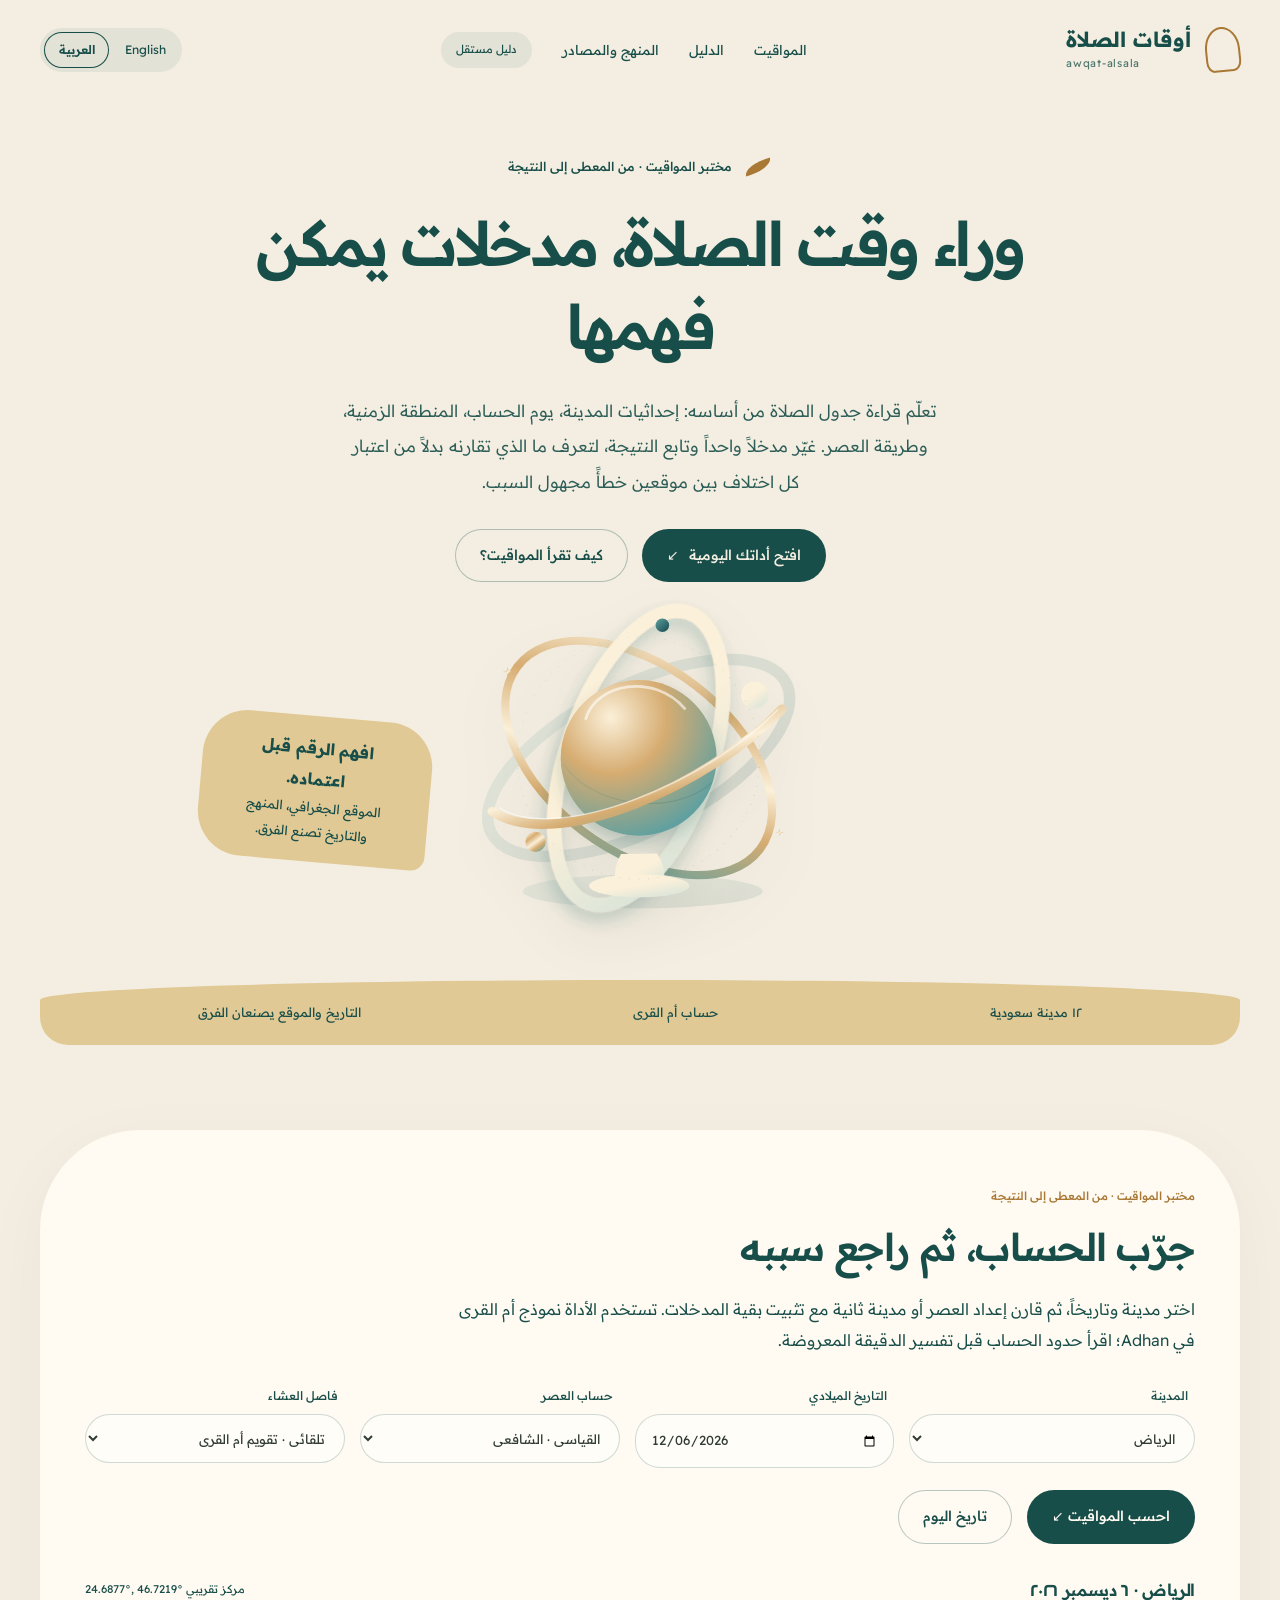
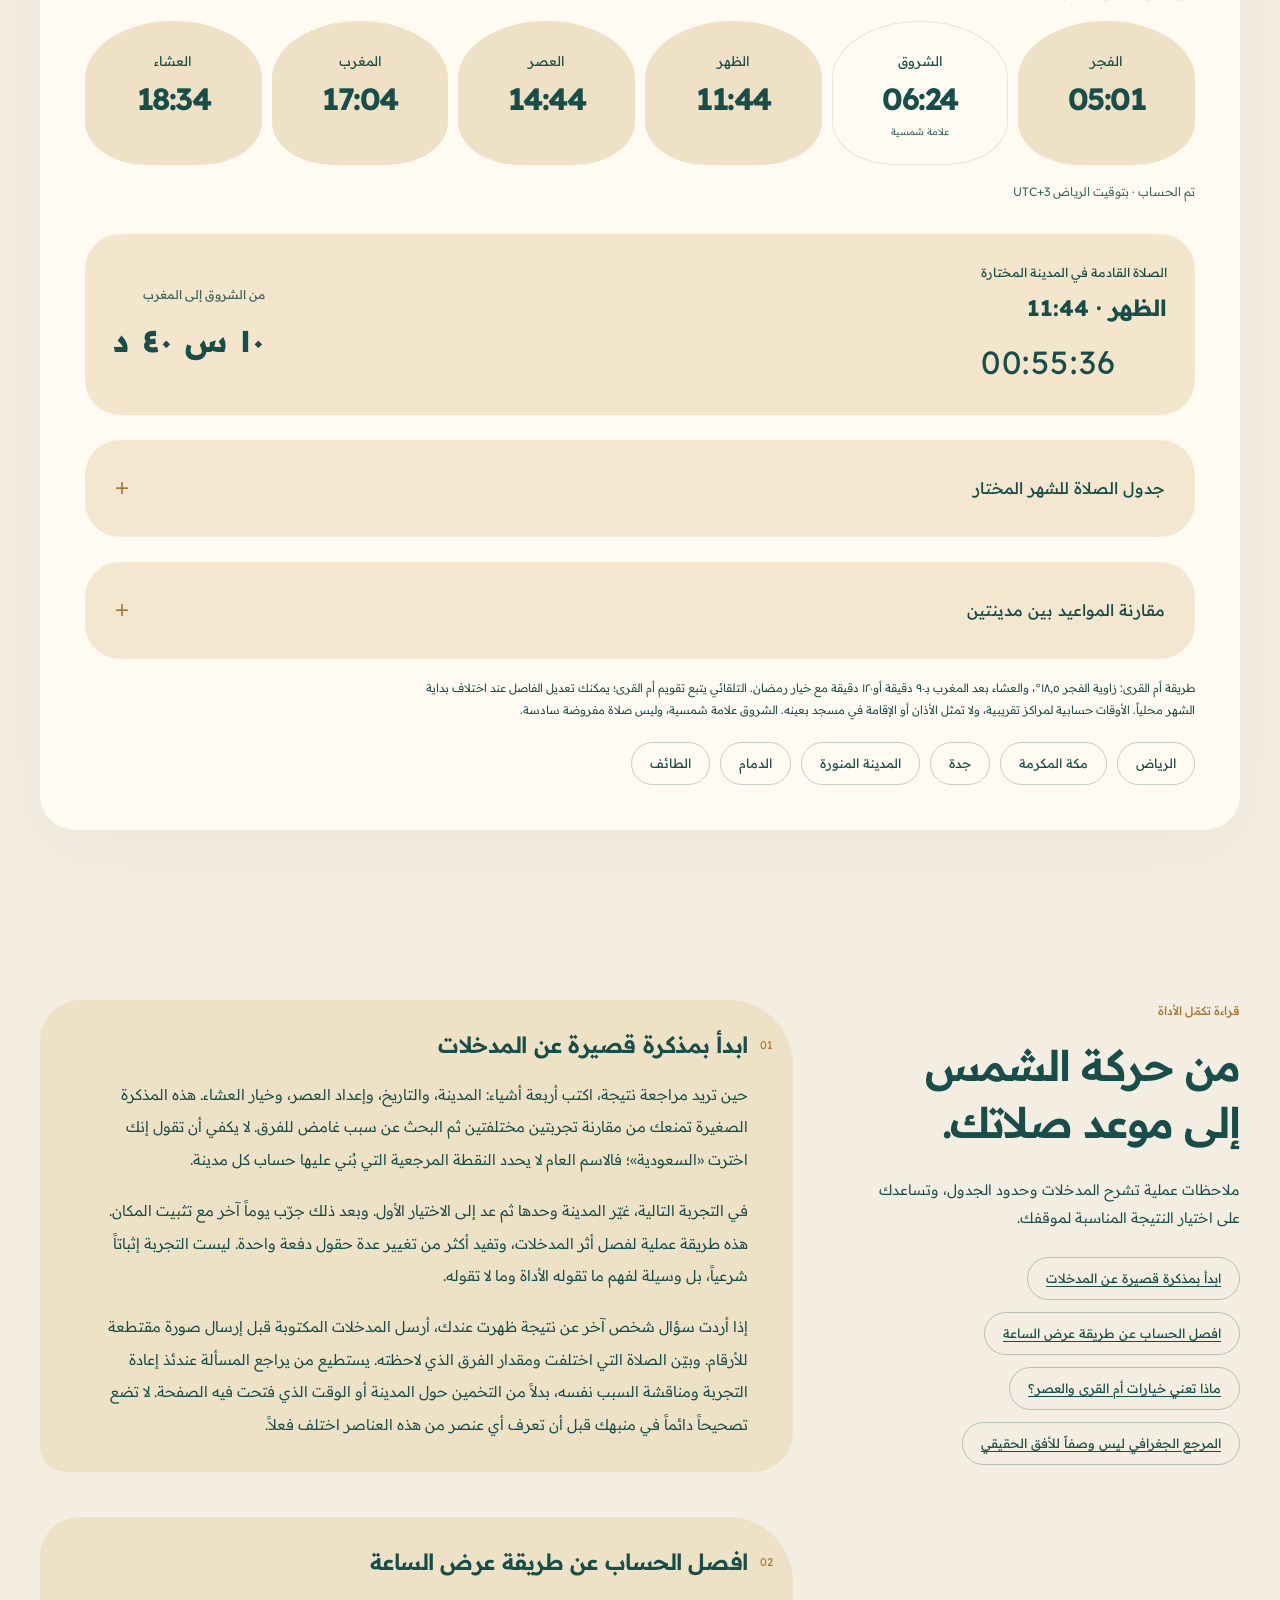
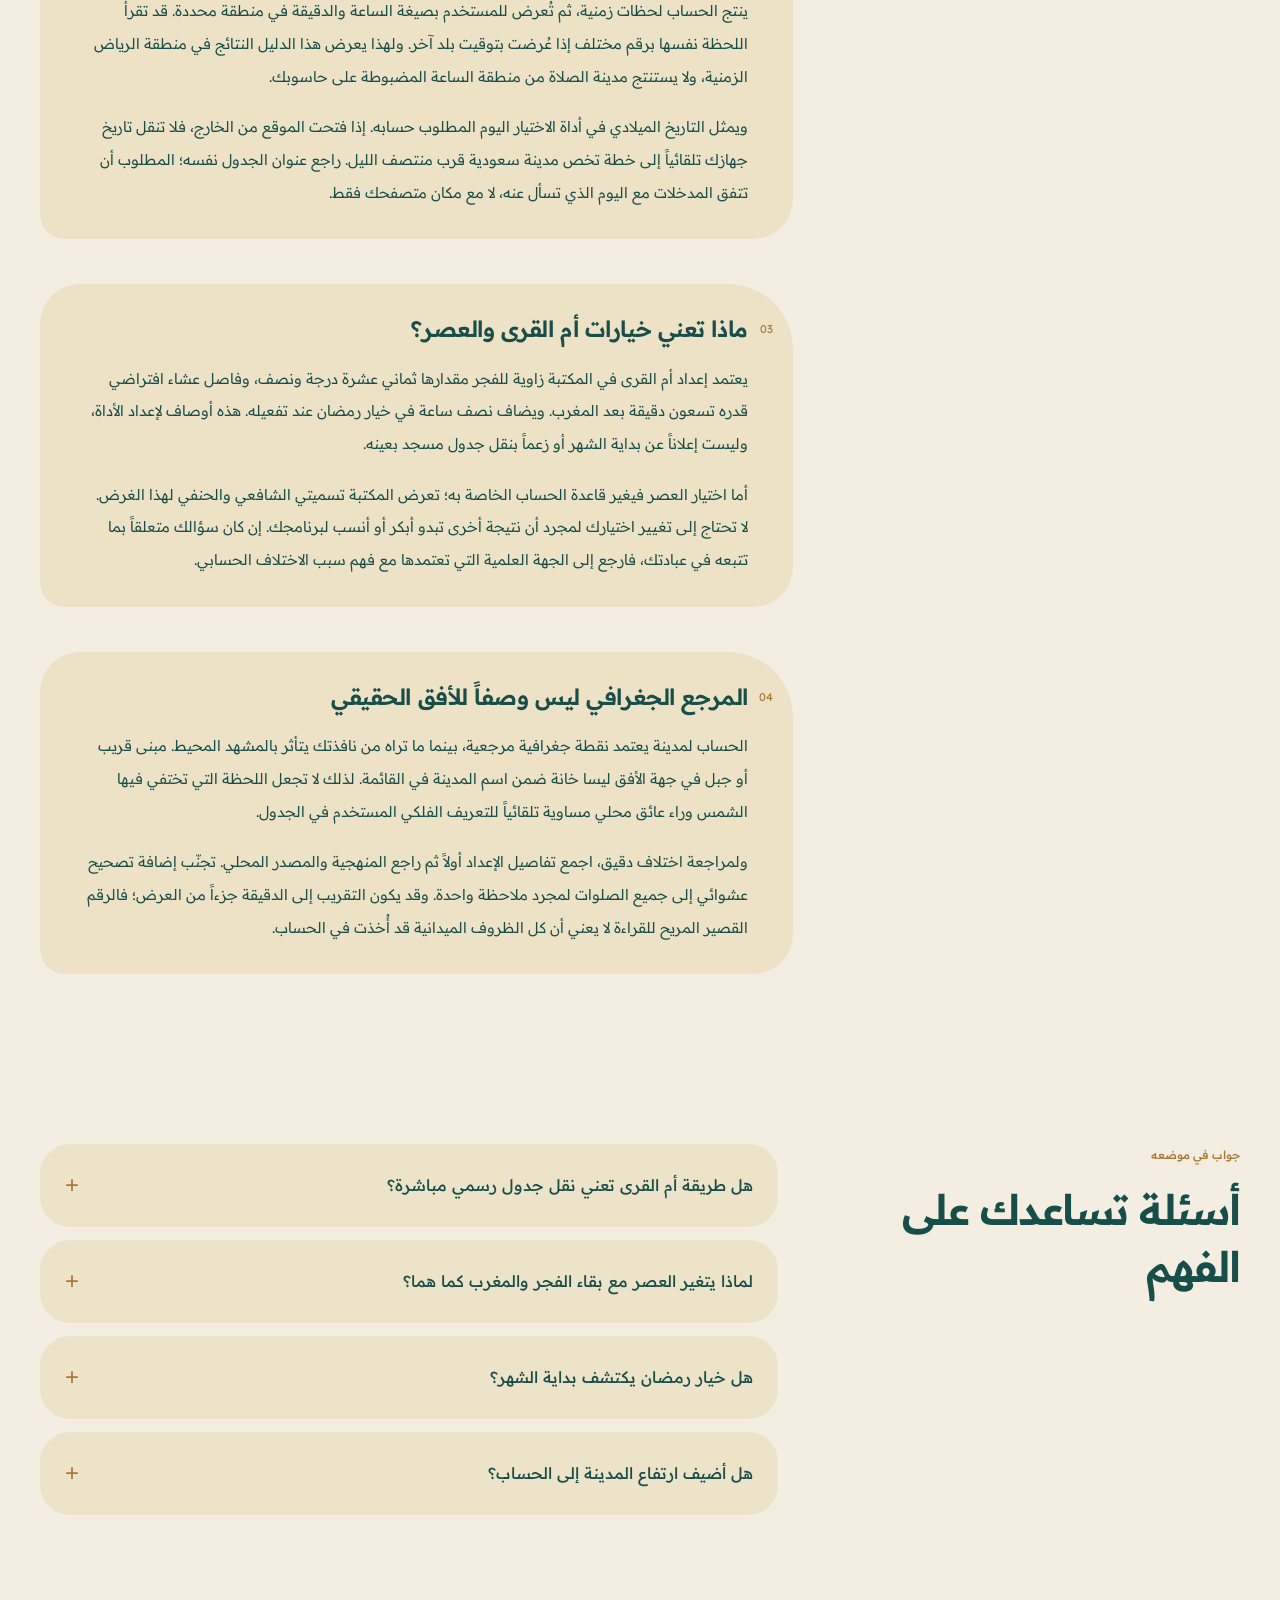
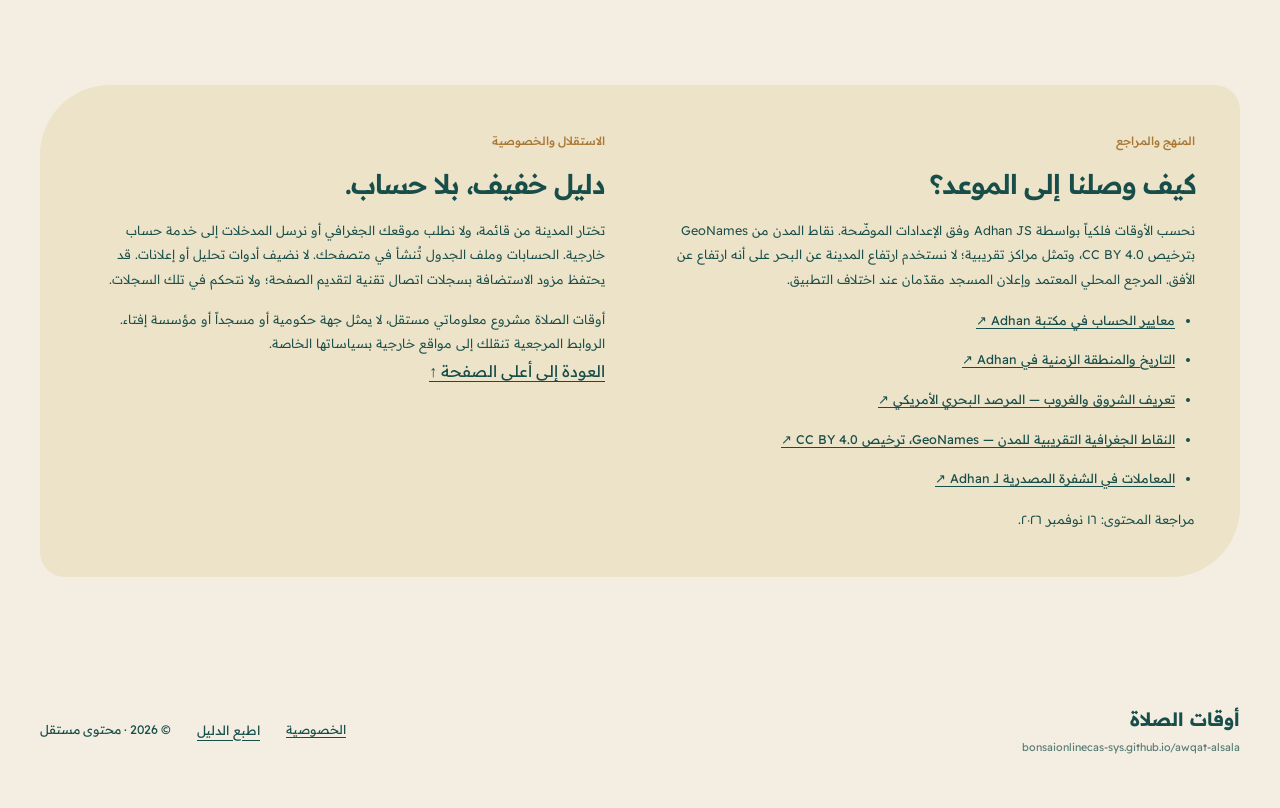
==== commit 41abaee0: "Add reviewed English editions and reciprocal language navigation" ====
--- a/index.html
+++ b/index.html
@@ -1 +1,2 @@
-<!doctype html><html lang="ar" dir="rtl"><head><meta charset="utf-8"><meta name="viewport" content="width=device-width,initial-scale=1"><title>كيف تُحسب مواقيت الصلاة؟ المدينة والطريقة والتاريخ | awqat-alsala</title><meta name="description" content="تعلّم قراءة جدول الصلاة من أساسه: إحداثيات المدينة، يوم الحساب، المنطقة الزمنية، وطريقة العصر. غيّر مدخلاً واحداً وتابع النتيجة، لتعرف ما الذي تقارنه بدلاً من اعتبار كل اختلاف بين موقعي"><meta name="robots" content="index,follow,max-image-preview:large"><link rel="canonical" href="https://bonsaionlinecas-sys.github.io/awqat-alsala/"><meta name="theme-color" content="#f3eee1"><meta property="og:type" content="website"><meta property="og:title" content="كيف تُحسب مواقيت الصلاة؟ المدينة والطريقة والتاريخ | awqat-alsala"><meta property="og:description" content="تعلّم قراءة جدول الصلاة من أساسه: إحداثيات المدينة، يوم الحساب، المنطقة الزمنية، وطريقة العصر. غيّر مدخلاً واحداً وتابع النتيجة، لتعرف ما الذي تقارنه بدلاً من اعتبار كل اختلاف بين موقعي"><meta property="og:url" content="https://bonsaionlinecas-sys.github.io/awqat-alsala/"><meta property="og:locale" content="ar_SA"><meta name="twitter:card" content="summary"><link rel="icon" href="./assets/icon.svg" type="image/svg+xml"><link rel="preload" href="./assets/readex-pro.ttf" as="font" type="font/ttf" crossorigin><link rel="stylesheet" href="./assets/style.css"><script type="application/ld+json">{"@context":"https://schema.org","@graph":[{"@type":"WebSite","@id":"https://bonsaionlinecas-sys.github.io/awqat-alsala/#website","url":"https://bonsaionlinecas-sys.github.io/awqat-alsala/","name":"أوقات الصلاة","inLanguage":"ar"},{"@type":"WebPage","@id":"https://bonsaionlinecas-sys.github.io/awqat-alsala/#webpage","url":"https://bonsaionlinecas-sys.github.io/awqat-alsala/","name":"كيف تُحسب مواقيت الصلاة؟ المدينة والطريقة والتاريخ | awqat-alsala","description":"تعلّم قراءة جدول الصلاة من أساسه: إحداثيات المدينة، يوم الحساب، المنطقة الزمنية، وطريقة العصر. غيّر مدخلاً واحداً وتابع النتيجة، لتعرف ما الذي تقارنه بدلاً من اعتبار كل اختلاف بين موقعي","inLanguage":"ar","dateModified":"2026-11-16","isPartOf":{"@id":"https://bonsaionlinecas-sys.github.io/awqat-alsala/#website"},"hasPart":[{"@type":"CreativeWork","name":"ابدأ بمذكرة قصيرة عن المدخلات","url":"https://bonsaionlinecas-sys.github.io/awqat-alsala/#guide-0","inLanguage":"ar"},{"@type":"CreativeWork","name":"افصل الحساب عن طريقة عرض الساعة","url":"https://bonsaionlinecas-sys.github.io/awqat-alsala/#guide-1","inLanguage":"ar"},{"@type":"CreativeWork","name":"ماذا تعني خيارات أم القرى والعصر؟","url":"https://bonsaionlinecas-sys.github.io/awqat-alsala/#guide-2","inLanguage":"ar"},{"@type":"CreativeWork","name":"المرجع الجغرافي ليس وصفاً للأفق الحقيقي","url":"https://bonsaionlinecas-sys.github.io/awqat-alsala/#guide-3","inLanguage":"ar"}]}]}</script><script type="module" src="./assets/app.mjs"></script></head><body class="awqat design-2" data-focus="calculation-method"><a href="#main" class="skip">انتقل إلى المحتوى</a><header class="site-header wrap"><a class="brand" href="#main" aria-label="أوقات الصلاة، الرئيسية"><span class="brand-mark" aria-hidden="true"></span><span><strong>أوقات الصلاة</strong><small>awqat-alsala</small></span></a><nav class="site-nav" aria-label="التنقل الرئيسي"><a href="#tool">المواقيت</a><a href="#guide">الدليل</a><a class="nav-method" href="#sources">المنهج والمصادر</a><span class="nav-tip">دليل مستقل</span></nav></header><main id="main"><section class="hero wrap" aria-label="المواقيت والدليل" data-composition="orbits"><div class="hero-copy"><p class="eyebrow">مختبر المواقيت · من المعطى إلى النتيجة</p><h1>وراء وقت الصلاة، مدخلات يمكن فهمها</h1><p class="hero-intro">تعلّم قراءة جدول الصلاة من أساسه: إحداثيات المدينة، يوم الحساب، المنطقة الزمنية، وطريقة العصر. غيّر مدخلاً واحداً وتابع النتيجة، لتعرف ما الذي تقارنه بدلاً من اعتبار كل اختلاف بين موقعين خطأً مجهول السبب.</p><div class="hero-actions"><a class="btn" href="#tool">افتح أداتك اليومية <span aria-hidden="true">↙</span></a><a class="btn btn-quiet" href="#guide">كيف تقرأ المواقيت؟</a></div></div><div class="hero-art"><img src="./assets/hero.svg" alt="" width="640" height="560" fetchpriority="high"><p class="art-label">المدينة · التاريخ · طريقة الحساب</p><aside class="hero-detail"><strong>افهم الرقم قبل اعتماده.</strong>الموقع الجغرافي، المنهج والتاريخ تصنع الفرق.</aside></div></section><div class="top-ribbon wrap" aria-label="عن الدليل"><span>١٢ مدينة سعودية</span><span>حساب أم القرى</span><span>التاريخ والموقع يصنعان الفرق</span></div><section id="tool" class="section wrap"><div class="tool-panel"><div class="section-head"><span class="section-kicker">مختبر المواقيت · من المعطى إلى النتيجة</span><h2>جرّب الحساب، ثم راجع سببه</h2><p>اختر مدينة وتاريخاً، ثم قارن إعداد العصر أو مدينة ثانية مع تثبيت بقية المدخلات. تستخدم الأداة نموذج أم القرى في Adhan؛ اقرأ حدود الحساب قبل تفسير الدقيقة المعروضة.</p></div><form id="prayer-form"><div class="fields"><div class="field"><label for="city">المدينة</label><select name="city" id="city"><option value="riyadh" selected>الرياض</option><option value="makkah" >مكة المكرمة</option><option value="jeddah" >جدة</option><option value="madinah" >المدينة المنورة</option><option value="dammam" >الدمام</option><option value="taif" >الطائف</option><option value="tabuk" >تبوك</option><option value="buraydah" >بريدة</option><option value="abha" >أبها</option><option value="hail" >حائل</option><option value="najran" >نجران</option><option value="jazan" >جازان</option></select></div><div class="field"><label for="date">التاريخ الميلادي</label><input type="date" name="date" id="date" value="2026-11-16" min="2020-01-01" max="2035-12-31" required></div><div class="field"><label for="asr">حساب العصر</label><select name="asr" id="asr"><option value="shafi">القياسي · الشافعي</option><option value="hanafi">الحنفي</option></select></div><div class="field"><label for="ramadan">فاصل العشاء</label><select name="ramadan" id="ramadan"><option value="auto">تلقائي · تقويم أم القرى</option><option value="off">٩٠ دقيقة</option><option value="on">١٢٠ دقيقة · رمضان</option></select></div></div><div class="form-actions"><button type="submit" class="btn" disabled>احسب المواقيت ↙</button><button type="button" class="btn btn-quiet" id="today-button">تاريخ اليوم</button><p id="form-error" class="form-error" role="alert"></p></div></form><div class="schedule-heading"><h3 id="schedule-title">الرياض · ١٦ نوفمبر ٢٠٢٦</h3><span class="coordinate-note">مركز تقريبي <bdi id="coordinates">24.6877°, 46.7219°</bdi></span></div><div class="times-row"><div class="time-pill "><span>الفجر</span><strong data-prayer="fajr">04:49</strong></div><div class="time-pill sunrise"><span>الشروق</span><strong data-prayer="sunrise">06:10</strong><small>علامة شمسية</small></div><div class="time-pill "><span>الظهر</span><strong data-prayer="dhuhr">11:38</strong></div><div class="time-pill "><span>العصر</span><strong data-prayer="asr">14:44</strong></div><div class="time-pill "><span>المغرب</span><strong data-prayer="maghrib">17:06</strong></div><div class="time-pill "><span>العشاء</span><strong data-prayer="isha">18:36</strong></div></div><p class="form-status" id="result-status" role="status">جدول محسوب للتاريخ المعروض · بتوقيت الرياض UTC+3</p><div class="result-extras"><div class="next-widget "><span>الصلاة القادمة في المدينة المختارة</span><strong id="next-prayer">العصر · 14:44</strong><bdi class="countdown" id="next-countdown">اختر اليوم للعدّ التنازلي</bdi></div><div><span class="small-note">من الشروق إلى المغرب</span><strong class="countdown" id="daylight-result">10 س 56 د</strong></div></div><details class="calendar-details" ><summary>جدول الصلاة للشهر المختار</summary><p class="small-note" id="month-caption">الجدول الشهري · الرياض · نوفمبر ٢٠٢٦</p><div class="table-shell" tabindex="0" role="region" aria-label="جدول المواقيت الشهري، يمكن تمريره أفقياً"><table class="month-table"><thead><tr><th scope="col">اليوم</th><th scope="col">الفجر</th><th scope="col">الشروق</th><th scope="col">الظهر</th><th scope="col">العصر</th><th scope="col">المغرب</th><th scope="col">العشاء</th></tr></thead><tbody id="month-body"><tr><td>1</td><td><bdi>04:41</bdi></td><td><bdi>06:00</bdi></td><td><bdi>11:37</bdi></td><td><bdi>14:49</bdi></td><td><bdi>17:13</bdi></td><td><bdi>18:43</bdi></td></tr><tr><td>2</td><td><bdi>04:41</bdi></td><td><bdi>06:01</bdi></td><td><bdi>11:37</bdi></td><td><bdi>14:48</bdi></td><td><bdi>17:12</bdi></td><td><bdi>18:42</bdi></td></tr><tr><td>3</td><td><bdi>04:42</bdi></td><td><bdi>06:01</bdi></td><td><bdi>11:37</bdi></td><td><bdi>14:48</bdi></td><td><bdi>17:12</bdi></td><td><bdi>18:42</bdi></td></tr><tr><td>4</td><td><bdi>04:42</bdi></td><td><bdi>06:02</bdi></td><td><bdi>11:37</bdi></td><td><bdi>14:48</bdi></td><td><bdi>17:11</bdi></td><td><bdi>18:41</bdi></td></tr><tr><td>5</td><td><bdi>04:43</bdi></td><td><bdi>06:02</bdi></td><td><bdi>11:37</bdi></td><td><bdi>14:47</bdi></td><td><bdi>17:11</bdi></td><td><bdi>18:41</bdi></td></tr><tr><td>6</td><td><bdi>04:43</bdi></td><td><bdi>06:03</bdi></td><td><bdi>11:37</bdi></td><td><bdi>14:47</bdi></td><td><bdi>17:10</bdi></td><td><bdi>18:40</bdi></td></tr><tr><td>7</td><td><bdi>04:44</bdi></td><td><bdi>06:04</bdi></td><td><bdi>11:37</bdi></td><td><bdi>14:46</bdi></td><td><bdi>17:10</bdi></td><td><bdi>18:40</bdi></td></tr><tr><td>8</td><td><bdi>04:44</bdi></td><td><bdi>06:04</bdi></td><td><bdi>11:37</bdi></td><td><bdi>14:46</bdi></td><td><bdi>17:09</bdi></td><td><bdi>18:39</bdi></td></tr><tr><td>9</td><td><bdi>04:45</bdi></td><td><bdi>06:05</bdi></td><td><bdi>11:37</bdi></td><td><bdi>14:46</bdi></td><td><bdi>17:09</bdi></td><td><bdi>18:39</bdi></td></tr><tr><td>10</td><td><bdi>04:45</bdi></td><td><bdi>06:06</bdi></td><td><bdi>11:37</bdi></td><td><bdi>14:45</bdi></td><td><bdi>17:08</bdi></td><td><bdi>18:38</bdi></td></tr><tr><td>11</td><td><bdi>04:46</bdi></td><td><bdi>06:06</bdi></td><td><bdi>11:37</bdi></td><td><bdi>14:45</bdi></td><td><bdi>17:08</bdi></td><td><bdi>18:38</bdi></td></tr><tr><td>12</td><td><bdi>04:46</bdi></td><td><bdi>06:07</bdi></td><td><bdi>11:37</bdi></td><td><bdi>14:45</bdi></td><td><bdi>17:07</bdi></td><td><bdi>18:37</bdi></td></tr><tr><td>13</td><td><bdi>04:47</bdi></td><td><bdi>06:08</bdi></td><td><bdi>11:37</bdi></td><td><bdi>14:45</bdi></td><td><bdi>17:07</bdi></td><td><bdi>18:37</bdi></td></tr><tr><td>14</td><td><bdi>04:47</bdi></td><td><bdi>06:08</bdi></td><td><bdi>11:38</bdi></td><td><bdi>14:44</bdi></td><td><bdi>17:06</bdi></td><td><bdi>18:36</bdi></td></tr><tr><td>15</td><td><bdi>04:48</bdi></td><td><bdi>06:09</bdi></td><td><bdi>11:38</bdi></td><td><bdi>14:44</bdi></td><td><bdi>17:06</bdi></td><td><bdi>18:36</bdi></td></tr><tr><td>16</td><td><bdi>04:49</bdi></td><td><bdi>06:10</bdi></td><td><bdi>11:38</bdi></td><td><bdi>14:44</bdi></td><td><bdi>17:06</bdi></td><td><bdi>18:36</bdi></td></tr><tr><td>17</td><td><bdi>04:49</bdi></td><td><bdi>06:10</bdi></td><td><bdi>11:38</bdi></td><td><bdi>14:44</bdi></td><td><bdi>17:05</bdi></td><td><bdi>18:35</bdi></td></tr><tr><td>18</td><td><bdi>04:50</bdi></td><td><bdi>06:11</bdi></td><td><bdi>11:38</bdi></td><td><bdi>14:44</bdi></td><td><bdi>17:05</bdi></td><td><bdi>18:35</bdi></td></tr><tr><td>19</td><td><bdi>04:50</bdi></td><td><bdi>06:12</bdi></td><td><bdi>11:38</bdi></td><td><bdi>14:43</bdi></td><td><bdi>17:05</bdi></td><td><bdi>18:35</bdi></td></tr><tr><td>20</td><td><bdi>04:51</bdi></td><td><bdi>06:13</bdi></td><td><bdi>11:39</bdi></td><td><bdi>14:43</bdi></td><td><bdi>17:05</bdi></td><td><bdi>18:35</bdi></td></tr><tr><td>21</td><td><bdi>04:52</bdi></td><td><bdi>06:13</bdi></td><td><bdi>11:39</bdi></td><td><bdi>14:43</bdi></td><td><bdi>17:04</bdi></td><td><bdi>18:34</bdi></td></tr><tr><td>22</td><td><bdi>04:52</bdi></td><td><bdi>06:14</bdi></td><td><bdi>11:39</bdi></td><td><bdi>14:43</bdi></td><td><bdi>17:04</bdi></td><td><bdi>18:34</bdi></td></tr><tr><td>23</td><td><bdi>04:53</bdi></td><td><bdi>06:15</bdi></td><td><bdi>11:39</bdi></td><td><bdi>14:43</bdi></td><td><bdi>17:04</bdi></td><td><bdi>18:34</bdi></td></tr><tr><td>24</td><td><bdi>04:53</bdi></td><td><bdi>06:15</bdi></td><td><bdi>11:40</bdi></td><td><bdi>14:43</bdi></td><td><bdi>17:04</bdi></td><td><bdi>18:34</bdi></td></tr><tr><td>25</td><td><bdi>04:54</bdi></td><td><bdi>06:16</bdi></td><td><bdi>11:40</bdi></td><td><bdi>14:43</bdi></td><td><bdi>17:04</bdi></td><td><bdi>18:34</bdi></td></tr><tr><td>26</td><td><bdi>04:55</bdi></td><td><bdi>06:17</bdi></td><td><bdi>11:40</bdi></td><td><bdi>14:43</bdi></td><td><bdi>17:04</bdi></td><td><bdi>18:34</bdi></td></tr><tr><td>27</td><td><bdi>04:55</bdi></td><td><bdi>06:18</bdi></td><td><bdi>11:41</bdi></td><td><bdi>14:43</bdi></td><td><bdi>17:04</bdi></td><td><bdi>18:34</bdi></td></tr><tr><td>28</td><td><bdi>04:56</bdi></td><td><bdi>06:18</bdi></td><td><bdi>11:41</bdi></td><td><bdi>14:43</bdi></td><td><bdi>17:04</bdi></td><td><bdi>18:34</bdi></td></tr><tr><td>29</td><td><bdi>04:56</bdi></td><td><bdi>06:19</bdi></td><td><bdi>11:41</bdi></td><td><bdi>14:43</bdi></td><td><bdi>17:04</bdi></td><td><bdi>18:34</bdi></td></tr><tr><td>30</td><td><bdi>04:57</bdi></td><td><bdi>06:20</bdi></td><td><bdi>11:42</bdi></td><td><bdi>14:43</bdi></td><td><bdi>17:04</bdi></td><td><bdi>18:34</bdi></td></tr></tbody></table></div><button class="btn btn-quiet" id="download-calendar" type="button">احفظ الجدول CSV ↓</button><p class="small-note">قابل للفتح في برامج الجداول. راجع المدينة والتاريخ قبل الطباعة أو الحفظ.</p></details><details class="calendar-details"><summary>مقارنة المواعيد بين مدينتين</summary><div class="compare-panel"><div><span class="section-kicker">مدينتان، تاريخ واحد</span><h3>قارن المواعيد قبل أن تخطط</h3><p class="small-note">الفرق يوضح وقت المدينة الثانية مقارنة بالأولى، ولا يمثل مدة طريق.</p><div class="field" style="margin-top:18px"><label for="compare-city">المدينة الثانية</label><select id="compare-city"><option value="riyadh" >الرياض</option><option value="makkah" >مكة المكرمة</option><option value="jeddah" selected>جدة</option><option value="madinah" >المدينة المنورة</option><option value="dammam" >الدمام</option><option value="taif" >الطائف</option><option value="tabuk" >تبوك</option><option value="buraydah" >بريدة</option><option value="abha" >أبها</option><option value="hail" >حائل</option><option value="najran" >نجران</option><option value="jazan" >جازان</option></select></div></div><div><p class="small-note" id="comparison-label">الرياض ← جدة · ١٦ نوفمبر ٢٠٢٦</p><div class="comparison-rows"><div class="comparison-row" data-comparison="fajr"><span>الفجر</span><bdi data-city-a>04:49</bdi><bdi data-city-b>05:16</bdi><small data-difference>27 د لاحقاً</small></div><div class="comparison-row" data-comparison="dhuhr"><span>الظهر</span><bdi data-city-a>11:38</bdi><bdi data-city-b>12:08</bdi><small data-difference>30 د لاحقاً</small></div><div class="comparison-row" data-comparison="asr"><span>العصر</span><bdi data-city-a>14:44</bdi><bdi data-city-b>15:18</bdi><small data-difference>34 د لاحقاً</small></div><div class="comparison-row" data-comparison="maghrib"><span>المغرب</span><bdi data-city-a>17:06</bdi><bdi data-city-b>17:41</bdi><small data-difference>35 د لاحقاً</small></div><div class="comparison-row" data-comparison="isha"><span>العشاء</span><bdi data-city-a>18:36</bdi><bdi data-city-b>19:11</bdi><small data-difference>35 د لاحقاً</small></div></div></div></div></details><p class="tool-footnote">طريقة أم القرى: زاوية الفجر ١٨٫٥°، والعشاء بعد المغرب بـ٩٠ دقيقة أو١٢٠ دقيقة مع خيار رمضان. التلقائي يتبع تقويم أم القرى؛ يمكنك تعديل الفاصل عند اختلاف بداية الشهر محلياً. الأوقات حسابية لمراكز تقريبية، ولا تمثل الأذان أو الإقامة في مسجد بعينه. الشروق علامة شمسية، وليس صلاة مفروضة سادسة.</p><div class="city-pills" aria-label="اختيار سريع للمدينة"><button type="button" class="chip" data-city-pick="riyadh">الرياض</button><button type="button" class="chip" data-city-pick="makkah">مكة المكرمة</button><button type="button" class="chip" data-city-pick="jeddah">جدة</button><button type="button" class="chip" data-city-pick="madinah">المدينة المنورة</button><button type="button" class="chip" data-city-pick="dammam">الدمام</button><button type="button" class="chip" data-city-pick="taif">الطائف</button></div><noscript><p>الجدول أعلاه محسوب ليوم ١٦ نوفمبر ٢٠٢٦. لاختيار يوم أو مدينة أخرى، فعّل JavaScript. الدليل والمصادر متاحان دون تشغيله.</p></noscript></div></section><section id="guide" class="section wrap"><div class="guide-layout"><div class="guide-title"><span class="section-kicker">قراءة تكمّل الأداة</span><h2>من حركة الشمس إلى موعد صلاتك.</h2><p>ملاحظات عملية تشرح المدخلات وحدود الجدول، وتساعدك على اختيار النتيجة المناسبة لموقفك.</p><div class="reading-strip"><a class="chip" href="#guide-0">ابدأ بمذكرة قصيرة عن المدخلات</a><a class="chip" href="#guide-1">افصل الحساب عن طريقة عرض الساعة</a><a class="chip" href="#guide-2">ماذا تعني خيارات أم القرى والعصر؟</a><a class="chip" href="#guide-3">المرجع الجغرافي ليس وصفاً للأفق الحقيقي</a></div></div><div class="guide-list"><article class="guide-article" id="guide-0"><span class="article-number" aria-hidden="true">01</span><h3>ابدأ بمذكرة قصيرة عن المدخلات</h3><p>حين تريد مراجعة نتيجة، اكتب أربعة أشياء: المدينة، والتاريخ، وإعداد العصر، وخيار العشاء. هذه المذكرة الصغيرة تمنعك من مقارنة تجربتين مختلفتين ثم البحث عن سبب غامض للفرق. لا يكفي أن تقول إنك اخترت «السعودية»؛ فالاسم العام لا يحدد النقطة المرجعية التي بُني عليها حساب كل مدينة.</p><p>في التجربة التالية، غيّر المدينة وحدها ثم عد إلى الاختيار الأول. وبعد ذلك جرّب يوماً آخر مع تثبيت المكان. هذه طريقة عملية لفصل أثر المدخلات، وتفيد أكثر من تغيير عدة حقول دفعة واحدة. ليست التجربة إثباتاً شرعياً، بل وسيلة لفهم ما تقوله الأداة وما لا تقوله.</p><p>إذا أردت سؤال شخص آخر عن نتيجة ظهرت عندك، أرسل المدخلات المكتوبة قبل إرسال صورة مقتطعة للأرقام. وبيّن الصلاة التي اختلفت ومقدار الفرق الذي لاحظته. يستطيع من يراجع المسألة عندئذ إعادة التجربة ومناقشة السبب نفسه، بدلاً من التخمين حول المدينة أو الوقت الذي فتحت فيه الصفحة. لا تضع تصحيحاً دائماً في منبهك قبل أن تعرف أي عنصر من هذه العناصر اختلف فعلاً.</p></article><article class="guide-article" id="guide-1"><span class="article-number" aria-hidden="true">02</span><h3>افصل الحساب عن طريقة عرض الساعة</h3><p>ينتج الحساب لحظات زمنية، ثم تُعرض للمستخدم بصيغة الساعة والدقيقة في منطقة محددة. قد تقرأ اللحظة نفسها برقم مختلف إذا عُرضت بتوقيت بلد آخر. ولهذا يعرض هذا الدليل النتائج في منطقة الرياض الزمنية، ولا يستنتج مدينة الصلاة من منطقة الساعة المضبوطة على حاسوبك.</p><p>ويمثل التاريخ الميلادي في أداة الاختيار اليوم المطلوب حسابه. إذا فتحت الموقع من الخارج، فلا تنقل تاريخ جهازك تلقائياً إلى خطة تخص مدينة سعودية قرب منتصف الليل. راجع عنوان الجدول نفسه؛ المطلوب أن تتفق المدخلات مع اليوم الذي تسأل عنه، لا مع مكان متصفحك فقط.</p></article><article class="guide-article" id="guide-2"><span class="article-number" aria-hidden="true">03</span><h3>ماذا تعني خيارات أم القرى والعصر؟</h3><p>يعتمد إعداد أم القرى في المكتبة زاوية للفجر مقدارها ثماني عشرة درجة ونصف، وفاصل عشاء افتراضي قدره تسعون دقيقة بعد المغرب. ويضاف نصف ساعة في خيار رمضان عند تفعيله. هذه أوصاف لإعداد الأداة، وليست إعلاناً عن بداية الشهر أو زعماً بنقل جدول مسجد بعينه.</p><p>أما اختيار العصر فيغير قاعدة الحساب الخاصة به؛ تعرض المكتبة تسميتي الشافعي والحنفي لهذا الغرض. لا تحتاج إلى تغيير اختيارك لمجرد أن نتيجة أخرى تبدو أبكر أو أنسب لبرنامجك. إن كان سؤالك متعلقاً بما تتبعه في عبادتك، فارجع إلى الجهة العلمية التي تعتمدها مع فهم سبب الاختلاف الحسابي.</p></article><article class="guide-article" id="guide-3"><span class="article-number" aria-hidden="true">04</span><h3>المرجع الجغرافي ليس وصفاً للأفق الحقيقي</h3><p>الحساب لمدينة يعتمد نقطة جغرافية مرجعية، بينما ما تراه من نافذتك يتأثر بالمشهد المحيط. مبنى قريب أو جبل في جهة الأفق ليسا خانة ضمن اسم المدينة في القائمة. لذلك لا تجعل اللحظة التي تختفي فيها الشمس وراء عائق محلي مساوية تلقائياً للتعريف الفلكي المستخدم في الجدول.</p><p>ولمراجعة اختلاف دقيق، اجمع تفاصيل الإعداد أولاً ثم راجع المنهجية والمصدر المحلي. تجنّب إضافة تصحيح عشوائي إلى جميع الصلوات لمجرد ملاحظة واحدة. وقد يكون التقريب إلى الدقيقة جزءاً من العرض؛ فالرقم القصير المريح للقراءة لا يعني أن كل الظروف الميدانية قد أُخذت في الحساب.</p></article></div></div></section><section id="faq" class="section wrap"><div class="faq-layout"><div><span class="section-kicker">جواب في موضعه</span><h2>أسئلة تساعدك على الفهم</h2></div><div class="faq-list"><details><summary>هل طريقة أم القرى تعني نقل جدول رسمي مباشرة؟</summary><p>اسم الطريقة هنا يصف معاملات حساب في مكتبة Adhan. لا تتصل الأداة بميكروفون مسجد ولا تنسخ إعلان إقامته، ولا تدّعي أن كل جهة محلية تستخدم الإعدادات نفسها دون تعديل.</p></details><details><summary>لماذا يتغير العصر مع بقاء الفجر والمغرب كما هما؟</summary><p>اختيار العصر يخص قاعدة ذلك الحساب. لفهم التجربة، أبق المدينة والتاريخ وبقية الخيارات ثابتة، ثم انظر إلى السطر الذي يرتبط بالإعداد الذي غيّرته.</p></details><details><summary>هل خيار رمضان يكتشف بداية الشهر؟</summary><p>لا، إنه يختار تعديلاً محدداً للعشاء. تأكد من التقويم أو الإعلان الذي تعتمد عليه لتحديد اليوم، ولا تتخذ حالة الزر في الموقع دليلاً على ثبوت الشهر.</p></details><details><summary>هل أضيف ارتفاع المدينة إلى الحساب؟</summary><p>لا تُعامل ارتفاع المدينة عن سطح البحر على أنه ارتفاع عن الأفق المرئي. هذا فرق تقني مهم؛ يترك حسابنا المرجعي هذا التصحيح عند قيمته الافتراضية بدلاً من تخمينه.</p></details></div></div></section><section id="sources" class="section wrap"><div class="sources-layout"><div><span class="section-kicker">المنهج والمراجع</span><h2>كيف وصلنا إلى الموعد؟</h2><p>نحسب الأوقات فلكياً بواسطة Adhan JS وفق الإعدادات الموضّحة. نقاط المدن من GeoNames بترخيص CC BY 4.0، وتمثل مراكز تقريبية؛ لا نستخدم ارتفاع المدينة عن البحر على أنه ارتفاع عن الأفق. المرجع المحلي المعتمد وإعلان المسجد مقدّمان عند اختلاف التطبيق.</p><ul><li><a href="https://github.com/batoulapps/adhan-js/blob/develop/METHODS.md" target="_blank" rel="noopener noreferrer">معايير الحساب في مكتبة Adhan ↗</a></li><li><a href="https://github.com/batoulapps/adhan-js/blob/develop/README.md" target="_blank" rel="noopener noreferrer">التاريخ والمنطقة الزمنية في Adhan ↗</a></li><li><a href="https://aa.usno.navy.mil/faq/RST_defs" target="_blank" rel="noopener noreferrer">تعريف الشروق والغروب — المرصد البحري الأمريكي ↗</a></li><li><a href="https://www.geonames.org/" target="_blank" rel="noopener noreferrer">النقاط الجغرافية التقريبية للمدن — GeoNames، ترخيص CC BY 4.0 ↗</a></li><li><a href="https://github.com/batoulapps/adhan-js/blob/develop/src/CalculationMethod.ts" target="_blank" rel="noopener noreferrer">المعاملات في الشفرة المصدرية لـ Adhan ↗</a></li></ul><p>مراجعة المحتوى: ١٦ نوفمبر ٢٠٢٦.</p></div><div id="privacy"><span class="section-kicker">الاستقلال والخصوصية</span><h2>دليل خفيف، بلا حساب.</h2><p>تختار المدينة من قائمة، ولا نطلب موقعك الجغرافي أو نرسل المدخلات إلى خدمة حساب خارجية. الحسابات وملف الجدول تُنشأ في متصفحك. لا نضيف أدوات تحليل أو إعلانات. قد يحتفظ مزود الاستضافة بسجلات اتصال تقنية لتقديم الصفحة؛ ولا نتحكم في تلك السجلات.</p><p>أوقات الصلاة مشروع معلوماتي مستقل، لا يمثل جهة حكومية أو مسجداً أو مؤسسة إفتاء. الروابط المرجعية تنقلك إلى مواقع خارجية بسياساتها الخاصة.</p><a href="#main">العودة إلى أعلى الصفحة ↑</a></div></div></section></main><footer class="site-footer wrap"><div><strong>أوقات الصلاة</strong><small>bonsaionlinecas-sys.github.io/awqat-alsala</small></div><div class="footer-actions"><a href="#privacy">الخصوصية</a><button type="button" class="text-button" id="print-page">اطبع الدليل</button><span>© 2026 · محتوى مستقل</span></div></footer></body></html>+<!doctype html>
+<html lang="ar" dir="rtl"><head><meta charset="utf-8"><meta name="viewport" content="width=device-width,initial-scale=1"><title>كيف تُحسب مواقيت الصلاة؟ المدينة والطريقة والتاريخ | awqat-alsala</title><meta name="description" content="تعلّم قراءة جدول الصلاة من أساسه: إحداثيات المدينة، يوم الحساب، المنطقة الزمنية، وطريقة العصر. غيّر مدخلاً واحداً وتابع النتيجة، لتعرف ما الذي تقارنه بدلاً من اعتبار كل اختلاف بين موقعي"><meta name="robots" content="index,follow,max-image-preview:large"><link rel="canonical" href="https://bonsaionlinecas-sys.github.io/awqat-alsala/"><meta name="theme-color" content="#f3eee1"><meta property="og:type" content="website"><meta property="og:title" content="كيف تُحسب مواقيت الصلاة؟ المدينة والطريقة والتاريخ | awqat-alsala"><meta property="og:description" content="تعلّم قراءة جدول الصلاة من أساسه: إحداثيات المدينة، يوم الحساب، المنطقة الزمنية، وطريقة العصر. غيّر مدخلاً واحداً وتابع النتيجة، لتعرف ما الذي تقارنه بدلاً من اعتبار كل اختلاف بين موقعي"><meta property="og:url" content="https://bonsaionlinecas-sys.github.io/awqat-alsala/"><meta property="og:locale" content="ar_SA"><meta name="twitter:card" content="summary"><link rel="icon" href="./assets/icon.svg" type="image/svg+xml"><link rel="preload" href="./assets/readex-pro.ttf" as="font" type="font/ttf" crossorigin=""><link rel="stylesheet" href="./assets/style.css"><script type="application/ld+json">{"@context":"https://schema.org","@graph":[{"@type":"WebSite","@id":"https://bonsaionlinecas-sys.github.io/awqat-alsala/#website","url":"https://bonsaionlinecas-sys.github.io/awqat-alsala/","name":"أوقات الصلاة","inLanguage":"ar"},{"@type":"WebPage","@id":"https://bonsaionlinecas-sys.github.io/awqat-alsala/#webpage","url":"https://bonsaionlinecas-sys.github.io/awqat-alsala/","name":"كيف تُحسب مواقيت الصلاة؟ المدينة والطريقة والتاريخ | awqat-alsala","description":"تعلّم قراءة جدول الصلاة من أساسه: إحداثيات المدينة، يوم الحساب، المنطقة الزمنية، وطريقة العصر. غيّر مدخلاً واحداً وتابع النتيجة، لتعرف ما الذي تقارنه بدلاً من اعتبار كل اختلاف بين موقعي","inLanguage":"ar","dateModified":"2026-11-16","isPartOf":{"@id":"https://bonsaionlinecas-sys.github.io/awqat-alsala/#website"},"hasPart":[{"@type":"CreativeWork","name":"ابدأ بمذكرة قصيرة عن المدخلات","url":"https://bonsaionlinecas-sys.github.io/awqat-alsala/#guide-0","inLanguage":"ar"},{"@type":"CreativeWork","name":"افصل الحساب عن طريقة عرض الساعة","url":"https://bonsaionlinecas-sys.github.io/awqat-alsala/#guide-1","inLanguage":"ar"},{"@type":"CreativeWork","name":"ماذا تعني خيارات أم القرى والعصر؟","url":"https://bonsaionlinecas-sys.github.io/awqat-alsala/#guide-2","inLanguage":"ar"},{"@type":"CreativeWork","name":"المرجع الجغرافي ليس وصفاً للأفق الحقيقي","url":"https://bonsaionlinecas-sys.github.io/awqat-alsala/#guide-3","inLanguage":"ar"}]}]}</script><script type="module" src="./assets/app.mjs"></script><link href="https://bonsaionlinecas-sys.github.io/awqat-alsala/" hreflang="ar" rel="alternate"><link href="https://bonsaionlinecas-sys.github.io/awqat-alsala/en/" hreflang="en" rel="alternate"><link href="https://bonsaionlinecas-sys.github.io/awqat-alsala/" hreflang="x-default" rel="alternate"><link href="./assets/languages.css" data-language-styles="" rel="stylesheet"></head><body class="awqat design-2" data-focus="calculation-method"><a href="#main" class="skip">انتقل إلى المحتوى</a><header class="site-header wrap"><a class="brand" href="#main" aria-label="أوقات الصلاة، الرئيسية"><span class="brand-mark" aria-hidden="true"></span><span><strong>أوقات الصلاة</strong><small>awqat-alsala</small></span></a><nav class="site-nav" aria-label="التنقل الرئيسي"><a href="#tool">المواقيت</a><a href="#guide">الدليل</a><a class="nav-method" href="#sources">المنهج والمصادر</a><span class="nav-tip">دليل مستقل</span></nav><nav class="language-switch" aria-label="تغيير اللغة"><a href="https://bonsaionlinecas-sys.github.io/awqat-alsala/" lang="ar" hreflang="ar" dir="rtl" aria-current="page">العربية</a><a href="https://bonsaionlinecas-sys.github.io/awqat-alsala/en/" lang="en" hreflang="en">English</a></nav></header><main id="main"><section class="hero wrap" aria-label="المواقيت والدليل" data-composition="orbits"><div class="hero-copy"><p class="eyebrow">مختبر المواقيت · من المعطى إلى النتيجة</p><h1>وراء وقت الصلاة، مدخلات يمكن فهمها</h1><p class="hero-intro">تعلّم قراءة جدول الصلاة من أساسه: إحداثيات المدينة، يوم الحساب، المنطقة الزمنية، وطريقة العصر. غيّر مدخلاً واحداً وتابع النتيجة، لتعرف ما الذي تقارنه بدلاً من اعتبار كل اختلاف بين موقعين خطأً مجهول السبب.</p><div class="hero-actions"><a class="btn" href="#tool">افتح أداتك اليومية <span aria-hidden="true">↙</span></a><a class="btn btn-quiet" href="#guide">كيف تقرأ المواقيت؟</a></div></div><div class="hero-art"><img src="./assets/hero.svg" alt="" width="640" height="560" fetchpriority="high"><p class="art-label">المدينة · التاريخ · طريقة الحساب</p><aside class="hero-detail"><strong>افهم الرقم قبل اعتماده.</strong>الموقع الجغرافي، المنهج والتاريخ تصنع الفرق.</aside></div></section><div class="top-ribbon wrap" aria-label="عن الدليل"><span>١٢ مدينة سعودية</span><span>حساب أم القرى</span><span>التاريخ والموقع يصنعان الفرق</span></div><section id="tool" class="section wrap"><div class="tool-panel"><div class="section-head"><span class="section-kicker">مختبر المواقيت · من المعطى إلى النتيجة</span><h2>جرّب الحساب، ثم راجع سببه</h2><p>اختر مدينة وتاريخاً، ثم قارن إعداد العصر أو مدينة ثانية مع تثبيت بقية المدخلات. تستخدم الأداة نموذج أم القرى في Adhan؛ اقرأ حدود الحساب قبل تفسير الدقيقة المعروضة.</p></div><form id="prayer-form"><div class="fields"><div class="field"><label for="city">المدينة</label><select name="city" id="city"><option value="riyadh" selected>الرياض</option><option value="makkah">مكة المكرمة</option><option value="jeddah">جدة</option><option value="madinah">المدينة المنورة</option><option value="dammam">الدمام</option><option value="taif">الطائف</option><option value="tabuk">تبوك</option><option value="buraydah">بريدة</option><option value="abha">أبها</option><option value="hail">حائل</option><option value="najran">نجران</option><option value="jazan">جازان</option></select></div><div class="field"><label for="date">التاريخ الميلادي</label><input type="date" name="date" id="date" value="2026-11-16" min="2020-01-01" max="2035-12-31" required></div><div class="field"><label for="asr">حساب العصر</label><select name="asr" id="asr"><option value="shafi">القياسي · الشافعي</option><option value="hanafi">الحنفي</option></select></div><div class="field"><label for="ramadan">فاصل العشاء</label><select name="ramadan" id="ramadan"><option value="auto">تلقائي · تقويم أم القرى</option><option value="off">٩٠ دقيقة</option><option value="on">١٢٠ دقيقة · رمضان</option></select></div></div><div class="form-actions"><button type="submit" class="btn" disabled>احسب المواقيت ↙</button><button type="button" class="btn btn-quiet" id="today-button">تاريخ اليوم</button><p id="form-error" class="form-error" role="alert"></p></div></form><div class="schedule-heading"><h3 id="schedule-title">الرياض · ١٦ نوفمبر ٢٠٢٦</h3><span class="coordinate-note">مركز تقريبي <bdi id="coordinates">24.6877°, 46.7219°</bdi></span></div><div class="times-row"><div class="time-pill"><span>الفجر</span><strong data-prayer="fajr">04:49</strong></div><div class="time-pill sunrise"><span>الشروق</span><strong data-prayer="sunrise">06:10</strong><small>علامة شمسية</small></div><div class="time-pill"><span>الظهر</span><strong data-prayer="dhuhr">11:38</strong></div><div class="time-pill"><span>العصر</span><strong data-prayer="asr">14:44</strong></div><div class="time-pill"><span>المغرب</span><strong data-prayer="maghrib">17:06</strong></div><div class="time-pill"><span>العشاء</span><strong data-prayer="isha">18:36</strong></div></div><p class="form-status" id="result-status" role="status">جدول محسوب للتاريخ المعروض · بتوقيت الرياض UTC+3</p><div class="result-extras"><div class="next-widget"><span>الصلاة القادمة في المدينة المختارة</span><strong id="next-prayer">العصر · 14:44</strong><bdi class="countdown" id="next-countdown">اختر اليوم للعدّ التنازلي</bdi></div><div><span class="small-note">من الشروق إلى المغرب</span><strong class="countdown" id="daylight-result">10 س 56 د</strong></div></div><details class="calendar-details"><summary>جدول الصلاة للشهر المختار</summary><p class="small-note" id="month-caption">الجدول الشهري · الرياض · نوفمبر ٢٠٢٦</p><div class="table-shell" tabindex="0" role="region" aria-label="جدول المواقيت الشهري، يمكن تمريره أفقياً"><table class="month-table"><thead><tr><th scope="col">اليوم</th><th scope="col">الفجر</th><th scope="col">الشروق</th><th scope="col">الظهر</th><th scope="col">العصر</th><th scope="col">المغرب</th><th scope="col">العشاء</th></tr></thead><tbody id="month-body"><tr><td>1</td><td><bdi>04:41</bdi></td><td><bdi>06:00</bdi></td><td><bdi>11:37</bdi></td><td><bdi>14:49</bdi></td><td><bdi>17:13</bdi></td><td><bdi>18:43</bdi></td></tr><tr><td>2</td><td><bdi>04:41</bdi></td><td><bdi>06:01</bdi></td><td><bdi>11:37</bdi></td><td><bdi>14:48</bdi></td><td><bdi>17:12</bdi></td><td><bdi>18:42</bdi></td></tr><tr><td>3</td><td><bdi>04:42</bdi></td><td><bdi>06:01</bdi></td><td><bdi>11:37</bdi></td><td><bdi>14:48</bdi></td><td><bdi>17:12</bdi></td><td><bdi>18:42</bdi></td></tr><tr><td>4</td><td><bdi>04:42</bdi></td><td><bdi>06:02</bdi></td><td><bdi>11:37</bdi></td><td><bdi>14:48</bdi></td><td><bdi>17:11</bdi></td><td><bdi>18:41</bdi></td></tr><tr><td>5</td><td><bdi>04:43</bdi></td><td><bdi>06:02</bdi></td><td><bdi>11:37</bdi></td><td><bdi>14:47</bdi></td><td><bdi>17:11</bdi></td><td><bdi>18:41</bdi></td></tr><tr><td>6</td><td><bdi>04:43</bdi></td><td><bdi>06:03</bdi></td><td><bdi>11:37</bdi></td><td><bdi>14:47</bdi></td><td><bdi>17:10</bdi></td><td><bdi>18:40</bdi></td></tr><tr><td>7</td><td><bdi>04:44</bdi></td><td><bdi>06:04</bdi></td><td><bdi>11:37</bdi></td><td><bdi>14:46</bdi></td><td><bdi>17:10</bdi></td><td><bdi>18:40</bdi></td></tr><tr><td>8</td><td><bdi>04:44</bdi></td><td><bdi>06:04</bdi></td><td><bdi>11:37</bdi></td><td><bdi>14:46</bdi></td><td><bdi>17:09</bdi></td><td><bdi>18:39</bdi></td></tr><tr><td>9</td><td><bdi>04:45</bdi></td><td><bdi>06:05</bdi></td><td><bdi>11:37</bdi></td><td><bdi>14:46</bdi></td><td><bdi>17:09</bdi></td><td><bdi>18:39</bdi></td></tr><tr><td>10</td><td><bdi>04:45</bdi></td><td><bdi>06:06</bdi></td><td><bdi>11:37</bdi></td><td><bdi>14:45</bdi></td><td><bdi>17:08</bdi></td><td><bdi>18:38</bdi></td></tr><tr><td>11</td><td><bdi>04:46</bdi></td><td><bdi>06:06</bdi></td><td><bdi>11:37</bdi></td><td><bdi>14:45</bdi></td><td><bdi>17:08</bdi></td><td><bdi>18:38</bdi></td></tr><tr><td>12</td><td><bdi>04:46</bdi></td><td><bdi>06:07</bdi></td><td><bdi>11:37</bdi></td><td><bdi>14:45</bdi></td><td><bdi>17:07</bdi></td><td><bdi>18:37</bdi></td></tr><tr><td>13</td><td><bdi>04:47</bdi></td><td><bdi>06:08</bdi></td><td><bdi>11:37</bdi></td><td><bdi>14:45</bdi></td><td><bdi>17:07</bdi></td><td><bdi>18:37</bdi></td></tr><tr><td>14</td><td><bdi>04:47</bdi></td><td><bdi>06:08</bdi></td><td><bdi>11:38</bdi></td><td><bdi>14:44</bdi></td><td><bdi>17:06</bdi></td><td><bdi>18:36</bdi></td></tr><tr><td>15</td><td><bdi>04:48</bdi></td><td><bdi>06:09</bdi></td><td><bdi>11:38</bdi></td><td><bdi>14:44</bdi></td><td><bdi>17:06</bdi></td><td><bdi>18:36</bdi></td></tr><tr><td>16</td><td><bdi>04:49</bdi></td><td><bdi>06:10</bdi></td><td><bdi>11:38</bdi></td><td><bdi>14:44</bdi></td><td><bdi>17:06</bdi></td><td><bdi>18:36</bdi></td></tr><tr><td>17</td><td><bdi>04:49</bdi></td><td><bdi>06:10</bdi></td><td><bdi>11:38</bdi></td><td><bdi>14:44</bdi></td><td><bdi>17:05</bdi></td><td><bdi>18:35</bdi></td></tr><tr><td>18</td><td><bdi>04:50</bdi></td><td><bdi>06:11</bdi></td><td><bdi>11:38</bdi></td><td><bdi>14:44</bdi></td><td><bdi>17:05</bdi></td><td><bdi>18:35</bdi></td></tr><tr><td>19</td><td><bdi>04:50</bdi></td><td><bdi>06:12</bdi></td><td><bdi>11:38</bdi></td><td><bdi>14:43</bdi></td><td><bdi>17:05</bdi></td><td><bdi>18:35</bdi></td></tr><tr><td>20</td><td><bdi>04:51</bdi></td><td><bdi>06:13</bdi></td><td><bdi>11:39</bdi></td><td><bdi>14:43</bdi></td><td><bdi>17:05</bdi></td><td><bdi>18:35</bdi></td></tr><tr><td>21</td><td><bdi>04:52</bdi></td><td><bdi>06:13</bdi></td><td><bdi>11:39</bdi></td><td><bdi>14:43</bdi></td><td><bdi>17:04</bdi></td><td><bdi>18:34</bdi></td></tr><tr><td>22</td><td><bdi>04:52</bdi></td><td><bdi>06:14</bdi></td><td><bdi>11:39</bdi></td><td><bdi>14:43</bdi></td><td><bdi>17:04</bdi></td><td><bdi>18:34</bdi></td></tr><tr><td>23</td><td><bdi>04:53</bdi></td><td><bdi>06:15</bdi></td><td><bdi>11:39</bdi></td><td><bdi>14:43</bdi></td><td><bdi>17:04</bdi></td><td><bdi>18:34</bdi></td></tr><tr><td>24</td><td><bdi>04:53</bdi></td><td><bdi>06:15</bdi></td><td><bdi>11:40</bdi></td><td><bdi>14:43</bdi></td><td><bdi>17:04</bdi></td><td><bdi>18:34</bdi></td></tr><tr><td>25</td><td><bdi>04:54</bdi></td><td><bdi>06:16</bdi></td><td><bdi>11:40</bdi></td><td><bdi>14:43</bdi></td><td><bdi>17:04</bdi></td><td><bdi>18:34</bdi></td></tr><tr><td>26</td><td><bdi>04:55</bdi></td><td><bdi>06:17</bdi></td><td><bdi>11:40</bdi></td><td><bdi>14:43</bdi></td><td><bdi>17:04</bdi></td><td><bdi>18:34</bdi></td></tr><tr><td>27</td><td><bdi>04:55</bdi></td><td><bdi>06:18</bdi></td><td><bdi>11:41</bdi></td><td><bdi>14:43</bdi></td><td><bdi>17:04</bdi></td><td><bdi>18:34</bdi></td></tr><tr><td>28</td><td><bdi>04:56</bdi></td><td><bdi>06:18</bdi></td><td><bdi>11:41</bdi></td><td><bdi>14:43</bdi></td><td><bdi>17:04</bdi></td><td><bdi>18:34</bdi></td></tr><tr><td>29</td><td><bdi>04:56</bdi></td><td><bdi>06:19</bdi></td><td><bdi>11:41</bdi></td><td><bdi>14:43</bdi></td><td><bdi>17:04</bdi></td><td><bdi>18:34</bdi></td></tr><tr><td>30</td><td><bdi>04:57</bdi></td><td><bdi>06:20</bdi></td><td><bdi>11:42</bdi></td><td><bdi>14:43</bdi></td><td><bdi>17:04</bdi></td><td><bdi>18:34</bdi></td></tr></tbody></table></div><button class="btn btn-quiet" id="download-calendar" type="button">احفظ الجدول CSV ↓</button><p class="small-note">قابل للفتح في برامج الجداول. راجع المدينة والتاريخ قبل الطباعة أو الحفظ.</p></details><details class="calendar-details"><summary>مقارنة المواعيد بين مدينتين</summary><div class="compare-panel"><div><span class="section-kicker">مدينتان، تاريخ واحد</span><h3>قارن المواعيد قبل أن تخطط</h3><p class="small-note">الفرق يوضح وقت المدينة الثانية مقارنة بالأولى، ولا يمثل مدة طريق.</p><div class="field" style="margin-top:18px"><label for="compare-city">المدينة الثانية</label><select id="compare-city"><option value="riyadh">الرياض</option><option value="makkah">مكة المكرمة</option><option value="jeddah" selected>جدة</option><option value="madinah">المدينة المنورة</option><option value="dammam">الدمام</option><option value="taif">الطائف</option><option value="tabuk">تبوك</option><option value="buraydah">بريدة</option><option value="abha">أبها</option><option value="hail">حائل</option><option value="najran">نجران</option><option value="jazan">جازان</option></select></div></div><div><p class="small-note" id="comparison-label">الرياض ← جدة · ١٦ نوفمبر ٢٠٢٦</p><div class="comparison-rows"><div class="comparison-row" data-comparison="fajr"><span>الفجر</span><bdi data-city-a="">04:49</bdi><bdi data-city-b="">05:16</bdi><small data-difference="">27 د لاحقاً</small></div><div class="comparison-row" data-comparison="dhuhr"><span>الظهر</span><bdi data-city-a="">11:38</bdi><bdi data-city-b="">12:08</bdi><small data-difference="">30 د لاحقاً</small></div><div class="comparison-row" data-comparison="asr"><span>العصر</span><bdi data-city-a="">14:44</bdi><bdi data-city-b="">15:18</bdi><small data-difference="">34 د لاحقاً</small></div><div class="comparison-row" data-comparison="maghrib"><span>المغرب</span><bdi data-city-a="">17:06</bdi><bdi data-city-b="">17:41</bdi><small data-difference="">35 د لاحقاً</small></div><div class="comparison-row" data-comparison="isha"><span>العشاء</span><bdi data-city-a="">18:36</bdi><bdi data-city-b="">19:11</bdi><small data-difference="">35 د لاحقاً</small></div></div></div></div></details><p class="tool-footnote">طريقة أم القرى: زاوية الفجر ١٨٫٥°، والعشاء بعد المغرب بـ٩٠ دقيقة أو١٢٠ دقيقة مع خيار رمضان. التلقائي يتبع تقويم أم القرى؛ يمكنك تعديل الفاصل عند اختلاف بداية الشهر محلياً. الأوقات حسابية لمراكز تقريبية، ولا تمثل الأذان أو الإقامة في مسجد بعينه. الشروق علامة شمسية، وليس صلاة مفروضة سادسة.</p><div class="city-pills" aria-label="اختيار سريع للمدينة"><button type="button" class="chip" data-city-pick="riyadh">الرياض</button><button type="button" class="chip" data-city-pick="makkah">مكة المكرمة</button><button type="button" class="chip" data-city-pick="jeddah">جدة</button><button type="button" class="chip" data-city-pick="madinah">المدينة المنورة</button><button type="button" class="chip" data-city-pick="dammam">الدمام</button><button type="button" class="chip" data-city-pick="taif">الطائف</button></div><noscript><p>الجدول أعلاه محسوب ليوم ١٦ نوفمبر ٢٠٢٦. لاختيار يوم أو مدينة أخرى، فعّل JavaScript. الدليل والمصادر متاحان دون تشغيله.</p></noscript></div></section><section id="guide" class="section wrap"><div class="guide-layout"><div class="guide-title"><span class="section-kicker">قراءة تكمّل الأداة</span><h2>من حركة الشمس إلى موعد صلاتك.</h2><p>ملاحظات عملية تشرح المدخلات وحدود الجدول، وتساعدك على اختيار النتيجة المناسبة لموقفك.</p><div class="reading-strip"><a class="chip" href="#guide-0">ابدأ بمذكرة قصيرة عن المدخلات</a><a class="chip" href="#guide-1">افصل الحساب عن طريقة عرض الساعة</a><a class="chip" href="#guide-2">ماذا تعني خيارات أم القرى والعصر؟</a><a class="chip" href="#guide-3">المرجع الجغرافي ليس وصفاً للأفق الحقيقي</a></div></div><div class="guide-list"><article class="guide-article" id="guide-0"><span class="article-number" aria-hidden="true">01</span><h3>ابدأ بمذكرة قصيرة عن المدخلات</h3><p>حين تريد مراجعة نتيجة، اكتب أربعة أشياء: المدينة، والتاريخ، وإعداد العصر، وخيار العشاء. هذه المذكرة الصغيرة تمنعك من مقارنة تجربتين مختلفتين ثم البحث عن سبب غامض للفرق. لا يكفي أن تقول إنك اخترت «السعودية»؛ فالاسم العام لا يحدد النقطة المرجعية التي بُني عليها حساب كل مدينة.</p><p>في التجربة التالية، غيّر المدينة وحدها ثم عد إلى الاختيار الأول. وبعد ذلك جرّب يوماً آخر مع تثبيت المكان. هذه طريقة عملية لفصل أثر المدخلات، وتفيد أكثر من تغيير عدة حقول دفعة واحدة. ليست التجربة إثباتاً شرعياً، بل وسيلة لفهم ما تقوله الأداة وما لا تقوله.</p><p>إذا أردت سؤال شخص آخر عن نتيجة ظهرت عندك، أرسل المدخلات المكتوبة قبل إرسال صورة مقتطعة للأرقام. وبيّن الصلاة التي اختلفت ومقدار الفرق الذي لاحظته. يستطيع من يراجع المسألة عندئذ إعادة التجربة ومناقشة السبب نفسه، بدلاً من التخمين حول المدينة أو الوقت الذي فتحت فيه الصفحة. لا تضع تصحيحاً دائماً في منبهك قبل أن تعرف أي عنصر من هذه العناصر اختلف فعلاً.</p></article><article class="guide-article" id="guide-1"><span class="article-number" aria-hidden="true">02</span><h3>افصل الحساب عن طريقة عرض الساعة</h3><p>ينتج الحساب لحظات زمنية، ثم تُعرض للمستخدم بصيغة الساعة والدقيقة في منطقة محددة. قد تقرأ اللحظة نفسها برقم مختلف إذا عُرضت بتوقيت بلد آخر. ولهذا يعرض هذا الدليل النتائج في منطقة الرياض الزمنية، ولا يستنتج مدينة الصلاة من منطقة الساعة المضبوطة على حاسوبك.</p><p>ويمثل التاريخ الميلادي في أداة الاختيار اليوم المطلوب حسابه. إذا فتحت الموقع من الخارج، فلا تنقل تاريخ جهازك تلقائياً إلى خطة تخص مدينة سعودية قرب منتصف الليل. راجع عنوان الجدول نفسه؛ المطلوب أن تتفق المدخلات مع اليوم الذي تسأل عنه، لا مع مكان متصفحك فقط.</p></article><article class="guide-article" id="guide-2"><span class="article-number" aria-hidden="true">03</span><h3>ماذا تعني خيارات أم القرى والعصر؟</h3><p>يعتمد إعداد أم القرى في المكتبة زاوية للفجر مقدارها ثماني عشرة درجة ونصف، وفاصل عشاء افتراضي قدره تسعون دقيقة بعد المغرب. ويضاف نصف ساعة في خيار رمضان عند تفعيله. هذه أوصاف لإعداد الأداة، وليست إعلاناً عن بداية الشهر أو زعماً بنقل جدول مسجد بعينه.</p><p>أما اختيار العصر فيغير قاعدة الحساب الخاصة به؛ تعرض المكتبة تسميتي الشافعي والحنفي لهذا الغرض. لا تحتاج إلى تغيير اختيارك لمجرد أن نتيجة أخرى تبدو أبكر أو أنسب لبرنامجك. إن كان سؤالك متعلقاً بما تتبعه في عبادتك، فارجع إلى الجهة العلمية التي تعتمدها مع فهم سبب الاختلاف الحسابي.</p></article><article class="guide-article" id="guide-3"><span class="article-number" aria-hidden="true">04</span><h3>المرجع الجغرافي ليس وصفاً للأفق الحقيقي</h3><p>الحساب لمدينة يعتمد نقطة جغرافية مرجعية، بينما ما تراه من نافذتك يتأثر بالمشهد المحيط. مبنى قريب أو جبل في جهة الأفق ليسا خانة ضمن اسم المدينة في القائمة. لذلك لا تجعل اللحظة التي تختفي فيها الشمس وراء عائق محلي مساوية تلقائياً للتعريف الفلكي المستخدم في الجدول.</p><p>ولمراجعة اختلاف دقيق، اجمع تفاصيل الإعداد أولاً ثم راجع المنهجية والمصدر المحلي. تجنّب إضافة تصحيح عشوائي إلى جميع الصلوات لمجرد ملاحظة واحدة. وقد يكون التقريب إلى الدقيقة جزءاً من العرض؛ فالرقم القصير المريح للقراءة لا يعني أن كل الظروف الميدانية قد أُخذت في الحساب.</p></article></div></div></section><section id="faq" class="section wrap"><div class="faq-layout"><div><span class="section-kicker">جواب في موضعه</span><h2>أسئلة تساعدك على الفهم</h2></div><div class="faq-list"><details><summary>هل طريقة أم القرى تعني نقل جدول رسمي مباشرة؟</summary><p>اسم الطريقة هنا يصف معاملات حساب في مكتبة Adhan. لا تتصل الأداة بميكروفون مسجد ولا تنسخ إعلان إقامته، ولا تدّعي أن كل جهة محلية تستخدم الإعدادات نفسها دون تعديل.</p></details><details><summary>لماذا يتغير العصر مع بقاء الفجر والمغرب كما هما؟</summary><p>اختيار العصر يخص قاعدة ذلك الحساب. لفهم التجربة، أبق المدينة والتاريخ وبقية الخيارات ثابتة، ثم انظر إلى السطر الذي يرتبط بالإعداد الذي غيّرته.</p></details><details><summary>هل خيار رمضان يكتشف بداية الشهر؟</summary><p>لا، إنه يختار تعديلاً محدداً للعشاء. تأكد من التقويم أو الإعلان الذي تعتمد عليه لتحديد اليوم، ولا تتخذ حالة الزر في الموقع دليلاً على ثبوت الشهر.</p></details><details><summary>هل أضيف ارتفاع المدينة إلى الحساب؟</summary><p>لا تُعامل ارتفاع المدينة عن سطح البحر على أنه ارتفاع عن الأفق المرئي. هذا فرق تقني مهم؛ يترك حسابنا المرجعي هذا التصحيح عند قيمته الافتراضية بدلاً من تخمينه.</p></details></div></div></section><section id="sources" class="section wrap"><div class="sources-layout"><div><span class="section-kicker">المنهج والمراجع</span><h2>كيف وصلنا إلى الموعد؟</h2><p>نحسب الأوقات فلكياً بواسطة Adhan JS وفق الإعدادات الموضّحة. نقاط المدن من GeoNames بترخيص CC BY 4.0، وتمثل مراكز تقريبية؛ لا نستخدم ارتفاع المدينة عن البحر على أنه ارتفاع عن الأفق. المرجع المحلي المعتمد وإعلان المسجد مقدّمان عند اختلاف التطبيق.</p><ul><li><a href="https://github.com/batoulapps/adhan-js/blob/develop/METHODS.md" target="_blank" rel="noopener noreferrer">معايير الحساب في مكتبة Adhan ↗</a></li><li><a href="https://github.com/batoulapps/adhan-js/blob/develop/README.md" target="_blank" rel="noopener noreferrer">التاريخ والمنطقة الزمنية في Adhan ↗</a></li><li><a href="https://aa.usno.navy.mil/faq/RST_defs" target="_blank" rel="noopener noreferrer">تعريف الشروق والغروب — المرصد البحري الأمريكي ↗</a></li><li><a href="https://www.geonames.org/" target="_blank" rel="noopener noreferrer">النقاط الجغرافية التقريبية للمدن — GeoNames، ترخيص CC BY 4.0 ↗</a></li><li><a href="https://github.com/batoulapps/adhan-js/blob/develop/src/CalculationMethod.ts" target="_blank" rel="noopener noreferrer">المعاملات في الشفرة المصدرية لـ Adhan ↗</a></li></ul><p>مراجعة المحتوى: ١٦ نوفمبر ٢٠٢٦.</p></div><div id="privacy"><span class="section-kicker">الاستقلال والخصوصية</span><h2>دليل خفيف، بلا حساب.</h2><p>تختار المدينة من قائمة، ولا نطلب موقعك الجغرافي أو نرسل المدخلات إلى خدمة حساب خارجية. الحسابات وملف الجدول تُنشأ في متصفحك. لا نضيف أدوات تحليل أو إعلانات. قد يحتفظ مزود الاستضافة بسجلات اتصال تقنية لتقديم الصفحة؛ ولا نتحكم في تلك السجلات.</p><p>أوقات الصلاة مشروع معلوماتي مستقل، لا يمثل جهة حكومية أو مسجداً أو مؤسسة إفتاء. الروابط المرجعية تنقلك إلى مواقع خارجية بسياساتها الخاصة.</p><a href="#main">العودة إلى أعلى الصفحة ↑</a></div></div></section></main><footer class="site-footer wrap"><div><strong>أوقات الصلاة</strong><small>bonsaionlinecas-sys.github.io/awqat-alsala</small></div><div class="footer-actions"><a href="#privacy">الخصوصية</a><button type="button" class="text-button" id="print-page">اطبع الدليل</button><span>© 2026 · محتوى مستقل</span></div></footer></body></html>
--- a/assets/languages.css
+++ b/assets/languages.css
@@ -0,0 +1 @@
+.site-header{flex-wrap:wrap;row-gap:12px}.language-switch{display:inline-flex;gap:4px;align-items:center;direction:ltr;white-space:nowrap;padding:4px;border-radius:999px;background:color-mix(in srgb,currentColor 7%,transparent);font-size:.76rem;line-height:1.4;max-width:100%}.language-switch a{display:inline-flex;align-items:center;justify-content:center;min-height:36px;min-width:65px;padding:6px 12px;border-radius:999px;text-decoration:none}.language-switch a[aria-current=page]{box-shadow:inset 0 0 0 1px currentColor;font-weight:600}html[lang=en] body{line-height:1.75}html[lang=en] h1{line-height:1.12;letter-spacing:-.05em;font-size:clamp(2.55rem,4.8vw,4.65rem);overflow-wrap:normal}html[lang=en] h2{line-height:1.2;letter-spacing:-.035em}html[lang=en] h3{line-height:1.4}html[lang=en] .hero-intro{line-height:1.85}html[lang=en] .hero-detail{line-height:1.65}html[lang=en] .field label{line-height:1.6}html[lang=en] .hero-copy,html[lang=en] .guide-article,html[lang=en] .library-entry>div{min-width:0}html[lang=en] input,html[lang=en] select{direction:ltr}html[lang=en] .citation-text[lang=ar]{direction:rtl;text-align:right;line-height:2.2}html[lang=en] .english-meaning{font-size:1rem;line-height:1.85;margin-top:18px;opacity:.95}.meaning-label{display:block;font-size:.73rem;letter-spacing:.02em;opacity:.75;margin-bottom:6px}html[lang=en] .site-footer small{overflow-wrap:anywhere}html[lang=en] .source-list a{overflow-wrap:anywhere}@media(max-width:720px){.site-header{gap:14px;padding-block:16px}.language-switch{margin-inline-start:auto}html[lang=en] h1{font-size:clamp(2.25rem,9vw,3.5rem)}html[lang=en] .site-nav{flex-wrap:wrap;gap:14px}html[lang=en] .hero-detail{max-width:280px}.language-switch a{padding:6px 10px}}@media print{.language-switch{display:none!important}}
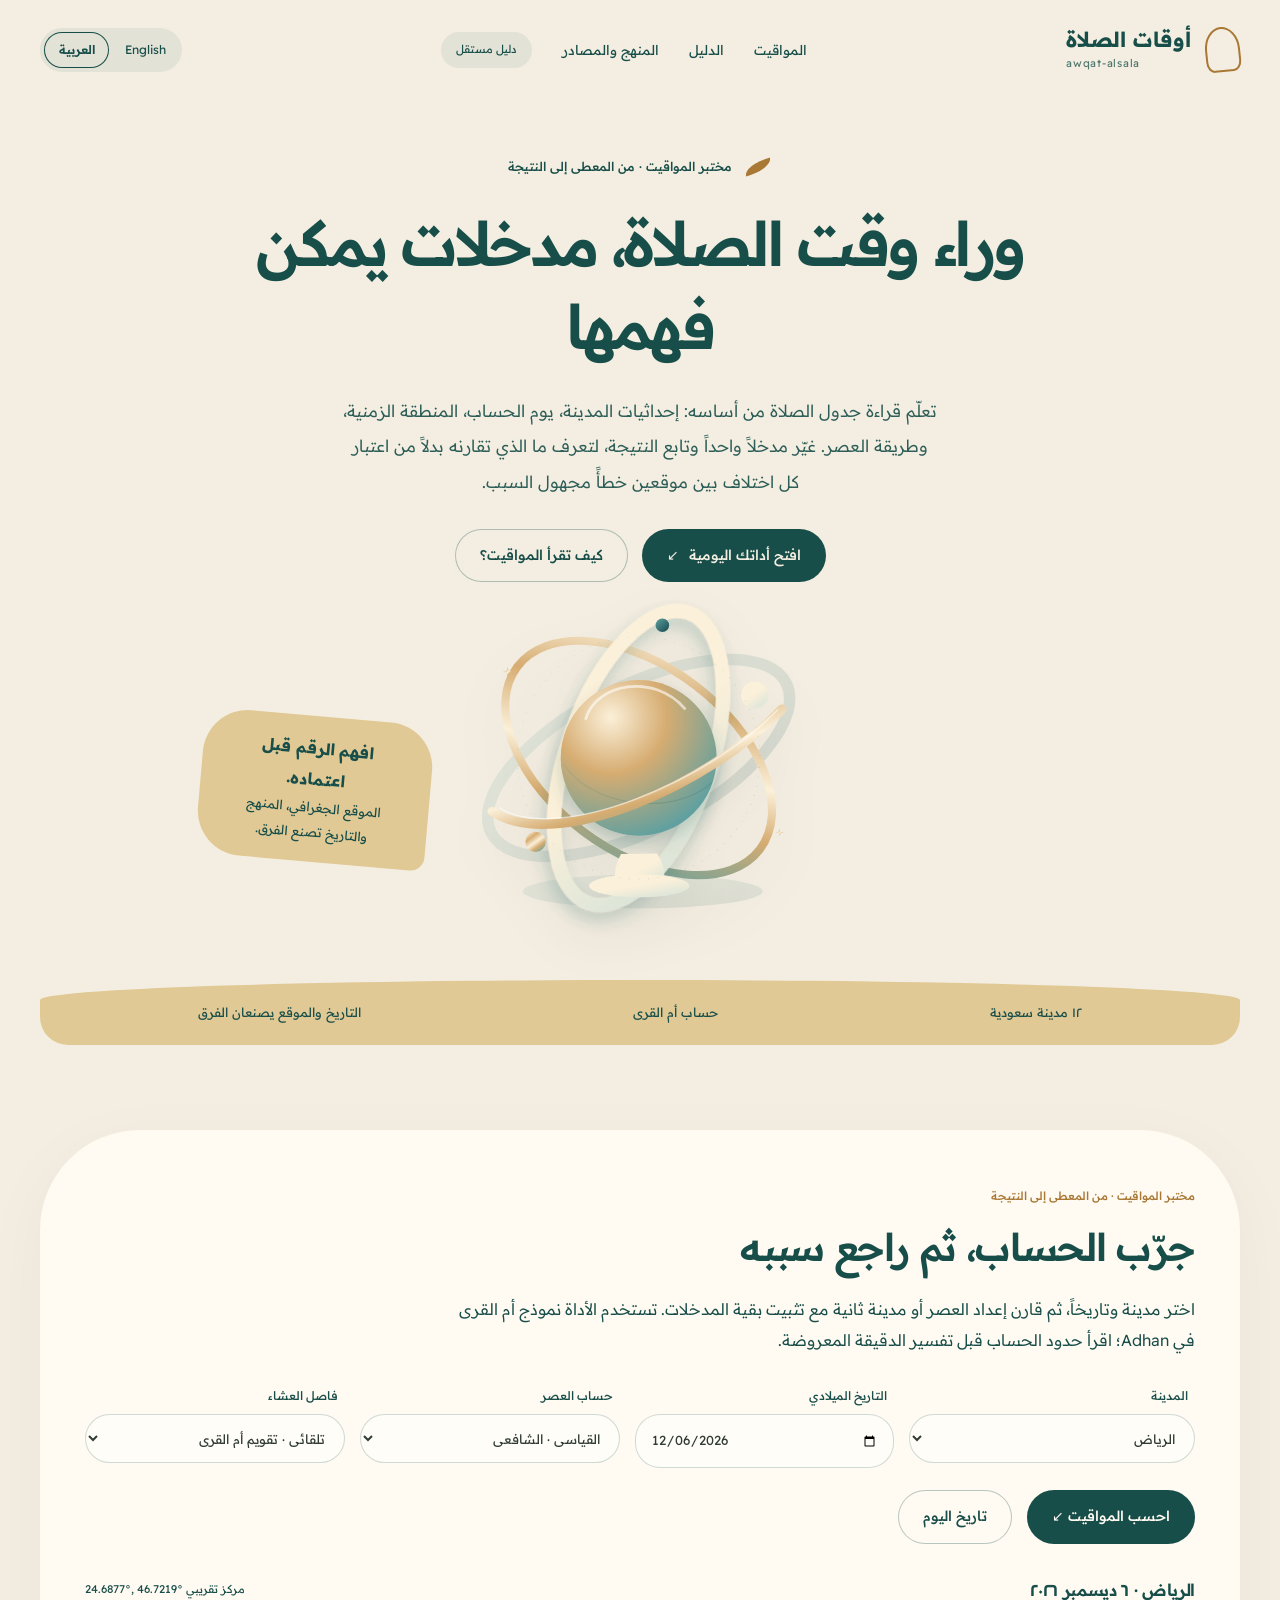
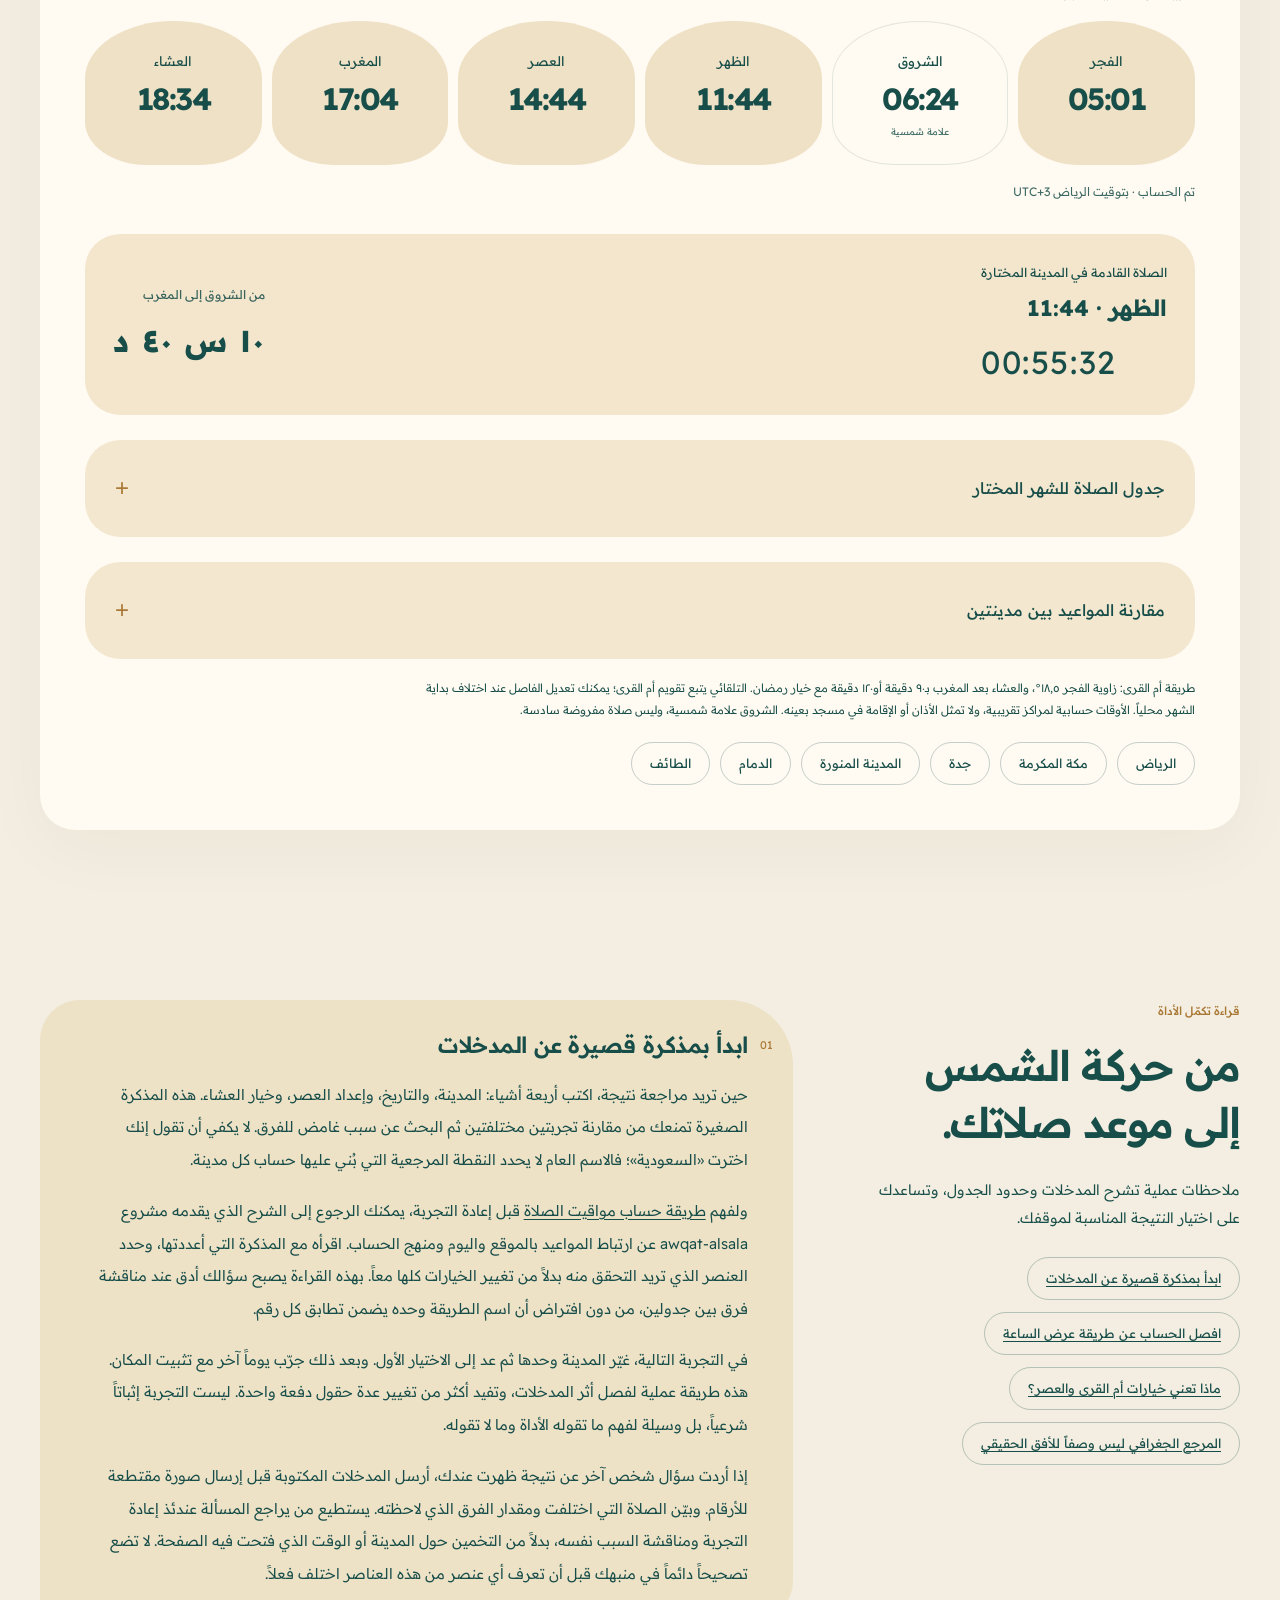
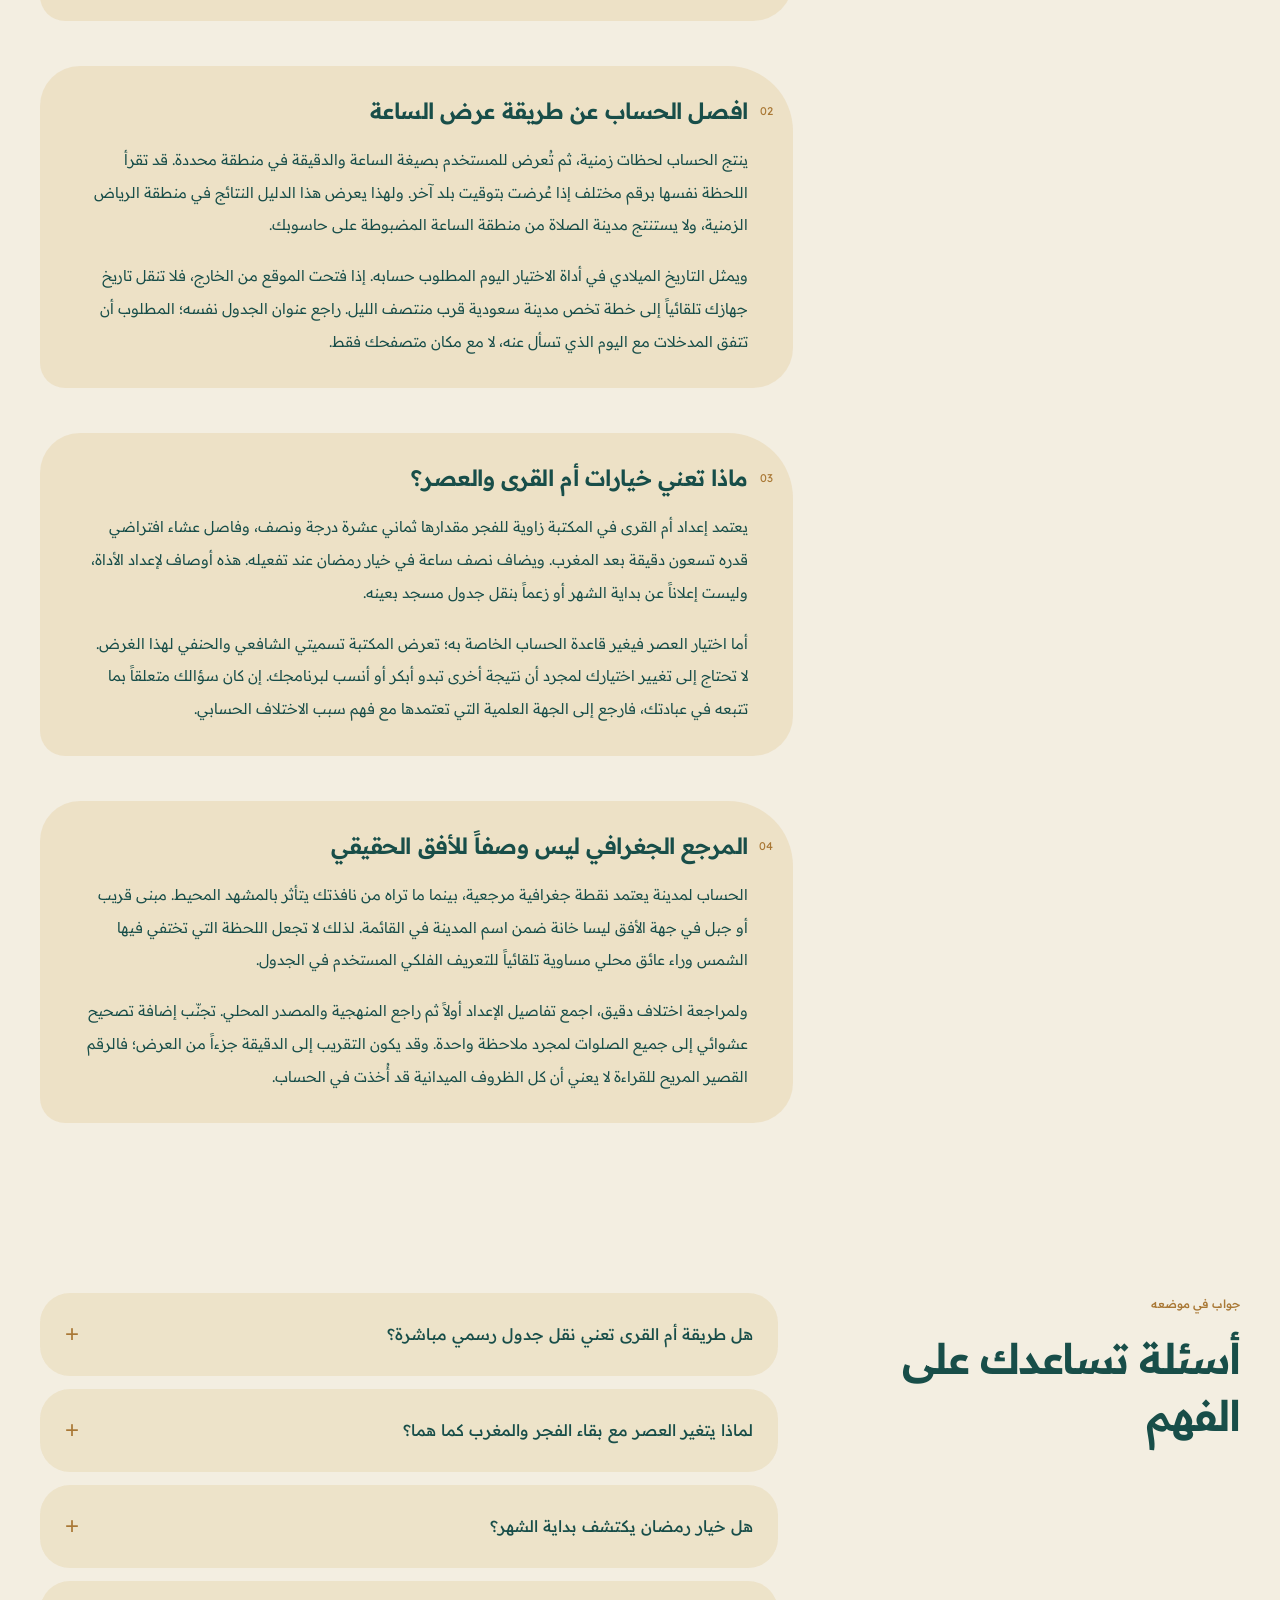
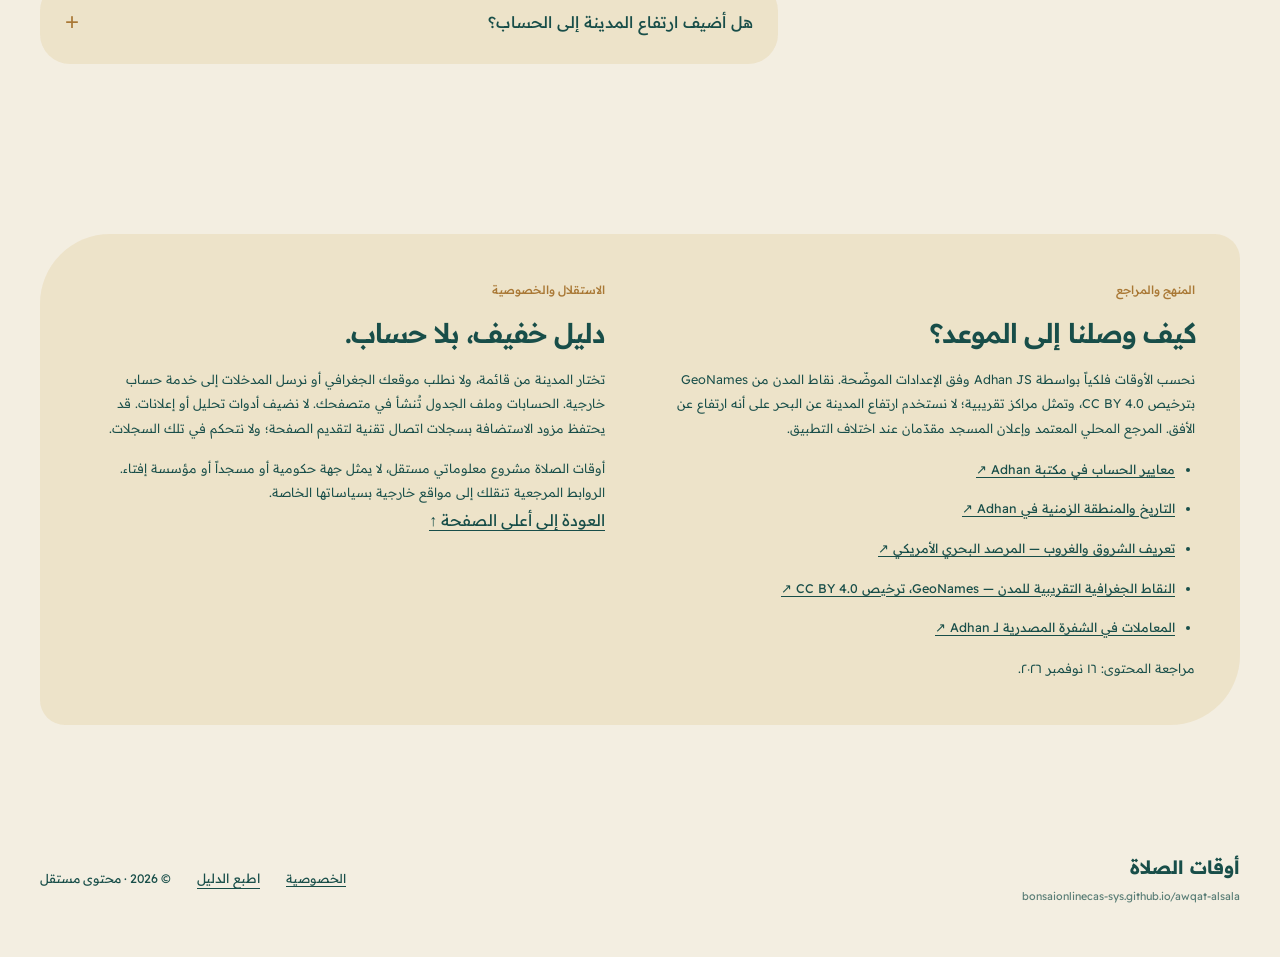
==== commit 85a06d1b: "Integrate unique main-project references in both guide languages" ====
--- a/index.html
+++ b/index.html
@@ -1,2 +1,3 @@
 <!doctype html>
-<html lang="ar" dir="rtl"><head><meta charset="utf-8"><meta name="viewport" content="width=device-width,initial-scale=1"><title>كيف تُحسب مواقيت الصلاة؟ المدينة والطريقة والتاريخ | awqat-alsala</title><meta name="description" content="تعلّم قراءة جدول الصلاة من أساسه: إحداثيات المدينة، يوم الحساب، المنطقة الزمنية، وطريقة العصر. غيّر مدخلاً واحداً وتابع النتيجة، لتعرف ما الذي تقارنه بدلاً من اعتبار كل اختلاف بين موقعي"><meta name="robots" content="index,follow,max-image-preview:large"><link rel="canonical" href="https://bonsaionlinecas-sys.github.io/awqat-alsala/"><meta name="theme-color" content="#f3eee1"><meta property="og:type" content="website"><meta property="og:title" content="كيف تُحسب مواقيت الصلاة؟ المدينة والطريقة والتاريخ | awqat-alsala"><meta property="og:description" content="تعلّم قراءة جدول الصلاة من أساسه: إحداثيات المدينة، يوم الحساب، المنطقة الزمنية، وطريقة العصر. غيّر مدخلاً واحداً وتابع النتيجة، لتعرف ما الذي تقارنه بدلاً من اعتبار كل اختلاف بين موقعي"><meta property="og:url" content="https://bonsaionlinecas-sys.github.io/awqat-alsala/"><meta property="og:locale" content="ar_SA"><meta name="twitter:card" content="summary"><link rel="icon" href="./assets/icon.svg" type="image/svg+xml"><link rel="preload" href="./assets/readex-pro.ttf" as="font" type="font/ttf" crossorigin=""><link rel="stylesheet" href="./assets/style.css"><script type="application/ld+json">{"@context":"https://schema.org","@graph":[{"@type":"WebSite","@id":"https://bonsaionlinecas-sys.github.io/awqat-alsala/#website","url":"https://bonsaionlinecas-sys.github.io/awqat-alsala/","name":"أوقات الصلاة","inLanguage":"ar"},{"@type":"WebPage","@id":"https://bonsaionlinecas-sys.github.io/awqat-alsala/#webpage","url":"https://bonsaionlinecas-sys.github.io/awqat-alsala/","name":"كيف تُحسب مواقيت الصلاة؟ المدينة والطريقة والتاريخ | awqat-alsala","description":"تعلّم قراءة جدول الصلاة من أساسه: إحداثيات المدينة، يوم الحساب، المنطقة الزمنية، وطريقة العصر. غيّر مدخلاً واحداً وتابع النتيجة، لتعرف ما الذي تقارنه بدلاً من اعتبار كل اختلاف بين موقعي","inLanguage":"ar","dateModified":"2026-11-16","isPartOf":{"@id":"https://bonsaionlinecas-sys.github.io/awqat-alsala/#website"},"hasPart":[{"@type":"CreativeWork","name":"ابدأ بمذكرة قصيرة عن المدخلات","url":"https://bonsaionlinecas-sys.github.io/awqat-alsala/#guide-0","inLanguage":"ar"},{"@type":"CreativeWork","name":"افصل الحساب عن طريقة عرض الساعة","url":"https://bonsaionlinecas-sys.github.io/awqat-alsala/#guide-1","inLanguage":"ar"},{"@type":"CreativeWork","name":"ماذا تعني خيارات أم القرى والعصر؟","url":"https://bonsaionlinecas-sys.github.io/awqat-alsala/#guide-2","inLanguage":"ar"},{"@type":"CreativeWork","name":"المرجع الجغرافي ليس وصفاً للأفق الحقيقي","url":"https://bonsaionlinecas-sys.github.io/awqat-alsala/#guide-3","inLanguage":"ar"}]}]}</script><script type="module" src="./assets/app.mjs"></script><link href="https://bonsaionlinecas-sys.github.io/awqat-alsala/" hreflang="ar" rel="alternate"><link href="https://bonsaionlinecas-sys.github.io/awqat-alsala/en/" hreflang="en" rel="alternate"><link href="https://bonsaionlinecas-sys.github.io/awqat-alsala/" hreflang="x-default" rel="alternate"><link href="./assets/languages.css" data-language-styles="" rel="stylesheet"></head><body class="awqat design-2" data-focus="calculation-method"><a href="#main" class="skip">انتقل إلى المحتوى</a><header class="site-header wrap"><a class="brand" href="#main" aria-label="أوقات الصلاة، الرئيسية"><span class="brand-mark" aria-hidden="true"></span><span><strong>أوقات الصلاة</strong><small>awqat-alsala</small></span></a><nav class="site-nav" aria-label="التنقل الرئيسي"><a href="#tool">المواقيت</a><a href="#guide">الدليل</a><a class="nav-method" href="#sources">المنهج والمصادر</a><span class="nav-tip">دليل مستقل</span></nav><nav class="language-switch" aria-label="تغيير اللغة"><a href="https://bonsaionlinecas-sys.github.io/awqat-alsala/" lang="ar" hreflang="ar" dir="rtl" aria-current="page">العربية</a><a href="https://bonsaionlinecas-sys.github.io/awqat-alsala/en/" lang="en" hreflang="en">English</a></nav></header><main id="main"><section class="hero wrap" aria-label="المواقيت والدليل" data-composition="orbits"><div class="hero-copy"><p class="eyebrow">مختبر المواقيت · من المعطى إلى النتيجة</p><h1>وراء وقت الصلاة، مدخلات يمكن فهمها</h1><p class="hero-intro">تعلّم قراءة جدول الصلاة من أساسه: إحداثيات المدينة، يوم الحساب، المنطقة الزمنية، وطريقة العصر. غيّر مدخلاً واحداً وتابع النتيجة، لتعرف ما الذي تقارنه بدلاً من اعتبار كل اختلاف بين موقعين خطأً مجهول السبب.</p><div class="hero-actions"><a class="btn" href="#tool">افتح أداتك اليومية <span aria-hidden="true">↙</span></a><a class="btn btn-quiet" href="#guide">كيف تقرأ المواقيت؟</a></div></div><div class="hero-art"><img src="./assets/hero.svg" alt="" width="640" height="560" fetchpriority="high"><p class="art-label">المدينة · التاريخ · طريقة الحساب</p><aside class="hero-detail"><strong>افهم الرقم قبل اعتماده.</strong>الموقع الجغرافي، المنهج والتاريخ تصنع الفرق.</aside></div></section><div class="top-ribbon wrap" aria-label="عن الدليل"><span>١٢ مدينة سعودية</span><span>حساب أم القرى</span><span>التاريخ والموقع يصنعان الفرق</span></div><section id="tool" class="section wrap"><div class="tool-panel"><div class="section-head"><span class="section-kicker">مختبر المواقيت · من المعطى إلى النتيجة</span><h2>جرّب الحساب، ثم راجع سببه</h2><p>اختر مدينة وتاريخاً، ثم قارن إعداد العصر أو مدينة ثانية مع تثبيت بقية المدخلات. تستخدم الأداة نموذج أم القرى في Adhan؛ اقرأ حدود الحساب قبل تفسير الدقيقة المعروضة.</p></div><form id="prayer-form"><div class="fields"><div class="field"><label for="city">المدينة</label><select name="city" id="city"><option value="riyadh" selected>الرياض</option><option value="makkah">مكة المكرمة</option><option value="jeddah">جدة</option><option value="madinah">المدينة المنورة</option><option value="dammam">الدمام</option><option value="taif">الطائف</option><option value="tabuk">تبوك</option><option value="buraydah">بريدة</option><option value="abha">أبها</option><option value="hail">حائل</option><option value="najran">نجران</option><option value="jazan">جازان</option></select></div><div class="field"><label for="date">التاريخ الميلادي</label><input type="date" name="date" id="date" value="2026-11-16" min="2020-01-01" max="2035-12-31" required></div><div class="field"><label for="asr">حساب العصر</label><select name="asr" id="asr"><option value="shafi">القياسي · الشافعي</option><option value="hanafi">الحنفي</option></select></div><div class="field"><label for="ramadan">فاصل العشاء</label><select name="ramadan" id="ramadan"><option value="auto">تلقائي · تقويم أم القرى</option><option value="off">٩٠ دقيقة</option><option value="on">١٢٠ دقيقة · رمضان</option></select></div></div><div class="form-actions"><button type="submit" class="btn" disabled>احسب المواقيت ↙</button><button type="button" class="btn btn-quiet" id="today-button">تاريخ اليوم</button><p id="form-error" class="form-error" role="alert"></p></div></form><div class="schedule-heading"><h3 id="schedule-title">الرياض · ١٦ نوفمبر ٢٠٢٦</h3><span class="coordinate-note">مركز تقريبي <bdi id="coordinates">24.6877°, 46.7219°</bdi></span></div><div class="times-row"><div class="time-pill"><span>الفجر</span><strong data-prayer="fajr">04:49</strong></div><div class="time-pill sunrise"><span>الشروق</span><strong data-prayer="sunrise">06:10</strong><small>علامة شمسية</small></div><div class="time-pill"><span>الظهر</span><strong data-prayer="dhuhr">11:38</strong></div><div class="time-pill"><span>العصر</span><strong data-prayer="asr">14:44</strong></div><div class="time-pill"><span>المغرب</span><strong data-prayer="maghrib">17:06</strong></div><div class="time-pill"><span>العشاء</span><strong data-prayer="isha">18:36</strong></div></div><p class="form-status" id="result-status" role="status">جدول محسوب للتاريخ المعروض · بتوقيت الرياض UTC+3</p><div class="result-extras"><div class="next-widget"><span>الصلاة القادمة في المدينة المختارة</span><strong id="next-prayer">العصر · 14:44</strong><bdi class="countdown" id="next-countdown">اختر اليوم للعدّ التنازلي</bdi></div><div><span class="small-note">من الشروق إلى المغرب</span><strong class="countdown" id="daylight-result">10 س 56 د</strong></div></div><details class="calendar-details"><summary>جدول الصلاة للشهر المختار</summary><p class="small-note" id="month-caption">الجدول الشهري · الرياض · نوفمبر ٢٠٢٦</p><div class="table-shell" tabindex="0" role="region" aria-label="جدول المواقيت الشهري، يمكن تمريره أفقياً"><table class="month-table"><thead><tr><th scope="col">اليوم</th><th scope="col">الفجر</th><th scope="col">الشروق</th><th scope="col">الظهر</th><th scope="col">العصر</th><th scope="col">المغرب</th><th scope="col">العشاء</th></tr></thead><tbody id="month-body"><tr><td>1</td><td><bdi>04:41</bdi></td><td><bdi>06:00</bdi></td><td><bdi>11:37</bdi></td><td><bdi>14:49</bdi></td><td><bdi>17:13</bdi></td><td><bdi>18:43</bdi></td></tr><tr><td>2</td><td><bdi>04:41</bdi></td><td><bdi>06:01</bdi></td><td><bdi>11:37</bdi></td><td><bdi>14:48</bdi></td><td><bdi>17:12</bdi></td><td><bdi>18:42</bdi></td></tr><tr><td>3</td><td><bdi>04:42</bdi></td><td><bdi>06:01</bdi></td><td><bdi>11:37</bdi></td><td><bdi>14:48</bdi></td><td><bdi>17:12</bdi></td><td><bdi>18:42</bdi></td></tr><tr><td>4</td><td><bdi>04:42</bdi></td><td><bdi>06:02</bdi></td><td><bdi>11:37</bdi></td><td><bdi>14:48</bdi></td><td><bdi>17:11</bdi></td><td><bdi>18:41</bdi></td></tr><tr><td>5</td><td><bdi>04:43</bdi></td><td><bdi>06:02</bdi></td><td><bdi>11:37</bdi></td><td><bdi>14:47</bdi></td><td><bdi>17:11</bdi></td><td><bdi>18:41</bdi></td></tr><tr><td>6</td><td><bdi>04:43</bdi></td><td><bdi>06:03</bdi></td><td><bdi>11:37</bdi></td><td><bdi>14:47</bdi></td><td><bdi>17:10</bdi></td><td><bdi>18:40</bdi></td></tr><tr><td>7</td><td><bdi>04:44</bdi></td><td><bdi>06:04</bdi></td><td><bdi>11:37</bdi></td><td><bdi>14:46</bdi></td><td><bdi>17:10</bdi></td><td><bdi>18:40</bdi></td></tr><tr><td>8</td><td><bdi>04:44</bdi></td><td><bdi>06:04</bdi></td><td><bdi>11:37</bdi></td><td><bdi>14:46</bdi></td><td><bdi>17:09</bdi></td><td><bdi>18:39</bdi></td></tr><tr><td>9</td><td><bdi>04:45</bdi></td><td><bdi>06:05</bdi></td><td><bdi>11:37</bdi></td><td><bdi>14:46</bdi></td><td><bdi>17:09</bdi></td><td><bdi>18:39</bdi></td></tr><tr><td>10</td><td><bdi>04:45</bdi></td><td><bdi>06:06</bdi></td><td><bdi>11:37</bdi></td><td><bdi>14:45</bdi></td><td><bdi>17:08</bdi></td><td><bdi>18:38</bdi></td></tr><tr><td>11</td><td><bdi>04:46</bdi></td><td><bdi>06:06</bdi></td><td><bdi>11:37</bdi></td><td><bdi>14:45</bdi></td><td><bdi>17:08</bdi></td><td><bdi>18:38</bdi></td></tr><tr><td>12</td><td><bdi>04:46</bdi></td><td><bdi>06:07</bdi></td><td><bdi>11:37</bdi></td><td><bdi>14:45</bdi></td><td><bdi>17:07</bdi></td><td><bdi>18:37</bdi></td></tr><tr><td>13</td><td><bdi>04:47</bdi></td><td><bdi>06:08</bdi></td><td><bdi>11:37</bdi></td><td><bdi>14:45</bdi></td><td><bdi>17:07</bdi></td><td><bdi>18:37</bdi></td></tr><tr><td>14</td><td><bdi>04:47</bdi></td><td><bdi>06:08</bdi></td><td><bdi>11:38</bdi></td><td><bdi>14:44</bdi></td><td><bdi>17:06</bdi></td><td><bdi>18:36</bdi></td></tr><tr><td>15</td><td><bdi>04:48</bdi></td><td><bdi>06:09</bdi></td><td><bdi>11:38</bdi></td><td><bdi>14:44</bdi></td><td><bdi>17:06</bdi></td><td><bdi>18:36</bdi></td></tr><tr><td>16</td><td><bdi>04:49</bdi></td><td><bdi>06:10</bdi></td><td><bdi>11:38</bdi></td><td><bdi>14:44</bdi></td><td><bdi>17:06</bdi></td><td><bdi>18:36</bdi></td></tr><tr><td>17</td><td><bdi>04:49</bdi></td><td><bdi>06:10</bdi></td><td><bdi>11:38</bdi></td><td><bdi>14:44</bdi></td><td><bdi>17:05</bdi></td><td><bdi>18:35</bdi></td></tr><tr><td>18</td><td><bdi>04:50</bdi></td><td><bdi>06:11</bdi></td><td><bdi>11:38</bdi></td><td><bdi>14:44</bdi></td><td><bdi>17:05</bdi></td><td><bdi>18:35</bdi></td></tr><tr><td>19</td><td><bdi>04:50</bdi></td><td><bdi>06:12</bdi></td><td><bdi>11:38</bdi></td><td><bdi>14:43</bdi></td><td><bdi>17:05</bdi></td><td><bdi>18:35</bdi></td></tr><tr><td>20</td><td><bdi>04:51</bdi></td><td><bdi>06:13</bdi></td><td><bdi>11:39</bdi></td><td><bdi>14:43</bdi></td><td><bdi>17:05</bdi></td><td><bdi>18:35</bdi></td></tr><tr><td>21</td><td><bdi>04:52</bdi></td><td><bdi>06:13</bdi></td><td><bdi>11:39</bdi></td><td><bdi>14:43</bdi></td><td><bdi>17:04</bdi></td><td><bdi>18:34</bdi></td></tr><tr><td>22</td><td><bdi>04:52</bdi></td><td><bdi>06:14</bdi></td><td><bdi>11:39</bdi></td><td><bdi>14:43</bdi></td><td><bdi>17:04</bdi></td><td><bdi>18:34</bdi></td></tr><tr><td>23</td><td><bdi>04:53</bdi></td><td><bdi>06:15</bdi></td><td><bdi>11:39</bdi></td><td><bdi>14:43</bdi></td><td><bdi>17:04</bdi></td><td><bdi>18:34</bdi></td></tr><tr><td>24</td><td><bdi>04:53</bdi></td><td><bdi>06:15</bdi></td><td><bdi>11:40</bdi></td><td><bdi>14:43</bdi></td><td><bdi>17:04</bdi></td><td><bdi>18:34</bdi></td></tr><tr><td>25</td><td><bdi>04:54</bdi></td><td><bdi>06:16</bdi></td><td><bdi>11:40</bdi></td><td><bdi>14:43</bdi></td><td><bdi>17:04</bdi></td><td><bdi>18:34</bdi></td></tr><tr><td>26</td><td><bdi>04:55</bdi></td><td><bdi>06:17</bdi></td><td><bdi>11:40</bdi></td><td><bdi>14:43</bdi></td><td><bdi>17:04</bdi></td><td><bdi>18:34</bdi></td></tr><tr><td>27</td><td><bdi>04:55</bdi></td><td><bdi>06:18</bdi></td><td><bdi>11:41</bdi></td><td><bdi>14:43</bdi></td><td><bdi>17:04</bdi></td><td><bdi>18:34</bdi></td></tr><tr><td>28</td><td><bdi>04:56</bdi></td><td><bdi>06:18</bdi></td><td><bdi>11:41</bdi></td><td><bdi>14:43</bdi></td><td><bdi>17:04</bdi></td><td><bdi>18:34</bdi></td></tr><tr><td>29</td><td><bdi>04:56</bdi></td><td><bdi>06:19</bdi></td><td><bdi>11:41</bdi></td><td><bdi>14:43</bdi></td><td><bdi>17:04</bdi></td><td><bdi>18:34</bdi></td></tr><tr><td>30</td><td><bdi>04:57</bdi></td><td><bdi>06:20</bdi></td><td><bdi>11:42</bdi></td><td><bdi>14:43</bdi></td><td><bdi>17:04</bdi></td><td><bdi>18:34</bdi></td></tr></tbody></table></div><button class="btn btn-quiet" id="download-calendar" type="button">احفظ الجدول CSV ↓</button><p class="small-note">قابل للفتح في برامج الجداول. راجع المدينة والتاريخ قبل الطباعة أو الحفظ.</p></details><details class="calendar-details"><summary>مقارنة المواعيد بين مدينتين</summary><div class="compare-panel"><div><span class="section-kicker">مدينتان، تاريخ واحد</span><h3>قارن المواعيد قبل أن تخطط</h3><p class="small-note">الفرق يوضح وقت المدينة الثانية مقارنة بالأولى، ولا يمثل مدة طريق.</p><div class="field" style="margin-top:18px"><label for="compare-city">المدينة الثانية</label><select id="compare-city"><option value="riyadh">الرياض</option><option value="makkah">مكة المكرمة</option><option value="jeddah" selected>جدة</option><option value="madinah">المدينة المنورة</option><option value="dammam">الدمام</option><option value="taif">الطائف</option><option value="tabuk">تبوك</option><option value="buraydah">بريدة</option><option value="abha">أبها</option><option value="hail">حائل</option><option value="najran">نجران</option><option value="jazan">جازان</option></select></div></div><div><p class="small-note" id="comparison-label">الرياض ← جدة · ١٦ نوفمبر ٢٠٢٦</p><div class="comparison-rows"><div class="comparison-row" data-comparison="fajr"><span>الفجر</span><bdi data-city-a="">04:49</bdi><bdi data-city-b="">05:16</bdi><small data-difference="">27 د لاحقاً</small></div><div class="comparison-row" data-comparison="dhuhr"><span>الظهر</span><bdi data-city-a="">11:38</bdi><bdi data-city-b="">12:08</bdi><small data-difference="">30 د لاحقاً</small></div><div class="comparison-row" data-comparison="asr"><span>العصر</span><bdi data-city-a="">14:44</bdi><bdi data-city-b="">15:18</bdi><small data-difference="">34 د لاحقاً</small></div><div class="comparison-row" data-comparison="maghrib"><span>المغرب</span><bdi data-city-a="">17:06</bdi><bdi data-city-b="">17:41</bdi><small data-difference="">35 د لاحقاً</small></div><div class="comparison-row" data-comparison="isha"><span>العشاء</span><bdi data-city-a="">18:36</bdi><bdi data-city-b="">19:11</bdi><small data-difference="">35 د لاحقاً</small></div></div></div></div></details><p class="tool-footnote">طريقة أم القرى: زاوية الفجر ١٨٫٥°، والعشاء بعد المغرب بـ٩٠ دقيقة أو١٢٠ دقيقة مع خيار رمضان. التلقائي يتبع تقويم أم القرى؛ يمكنك تعديل الفاصل عند اختلاف بداية الشهر محلياً. الأوقات حسابية لمراكز تقريبية، ولا تمثل الأذان أو الإقامة في مسجد بعينه. الشروق علامة شمسية، وليس صلاة مفروضة سادسة.</p><div class="city-pills" aria-label="اختيار سريع للمدينة"><button type="button" class="chip" data-city-pick="riyadh">الرياض</button><button type="button" class="chip" data-city-pick="makkah">مكة المكرمة</button><button type="button" class="chip" data-city-pick="jeddah">جدة</button><button type="button" class="chip" data-city-pick="madinah">المدينة المنورة</button><button type="button" class="chip" data-city-pick="dammam">الدمام</button><button type="button" class="chip" data-city-pick="taif">الطائف</button></div><noscript><p>الجدول أعلاه محسوب ليوم ١٦ نوفمبر ٢٠٢٦. لاختيار يوم أو مدينة أخرى، فعّل JavaScript. الدليل والمصادر متاحان دون تشغيله.</p></noscript></div></section><section id="guide" class="section wrap"><div class="guide-layout"><div class="guide-title"><span class="section-kicker">قراءة تكمّل الأداة</span><h2>من حركة الشمس إلى موعد صلاتك.</h2><p>ملاحظات عملية تشرح المدخلات وحدود الجدول، وتساعدك على اختيار النتيجة المناسبة لموقفك.</p><div class="reading-strip"><a class="chip" href="#guide-0">ابدأ بمذكرة قصيرة عن المدخلات</a><a class="chip" href="#guide-1">افصل الحساب عن طريقة عرض الساعة</a><a class="chip" href="#guide-2">ماذا تعني خيارات أم القرى والعصر؟</a><a class="chip" href="#guide-3">المرجع الجغرافي ليس وصفاً للأفق الحقيقي</a></div></div><div class="guide-list"><article class="guide-article" id="guide-0"><span class="article-number" aria-hidden="true">01</span><h3>ابدأ بمذكرة قصيرة عن المدخلات</h3><p>حين تريد مراجعة نتيجة، اكتب أربعة أشياء: المدينة، والتاريخ، وإعداد العصر، وخيار العشاء. هذه المذكرة الصغيرة تمنعك من مقارنة تجربتين مختلفتين ثم البحث عن سبب غامض للفرق. لا يكفي أن تقول إنك اخترت «السعودية»؛ فالاسم العام لا يحدد النقطة المرجعية التي بُني عليها حساب كل مدينة.</p><p>في التجربة التالية، غيّر المدينة وحدها ثم عد إلى الاختيار الأول. وبعد ذلك جرّب يوماً آخر مع تثبيت المكان. هذه طريقة عملية لفصل أثر المدخلات، وتفيد أكثر من تغيير عدة حقول دفعة واحدة. ليست التجربة إثباتاً شرعياً، بل وسيلة لفهم ما تقوله الأداة وما لا تقوله.</p><p>إذا أردت سؤال شخص آخر عن نتيجة ظهرت عندك، أرسل المدخلات المكتوبة قبل إرسال صورة مقتطعة للأرقام. وبيّن الصلاة التي اختلفت ومقدار الفرق الذي لاحظته. يستطيع من يراجع المسألة عندئذ إعادة التجربة ومناقشة السبب نفسه، بدلاً من التخمين حول المدينة أو الوقت الذي فتحت فيه الصفحة. لا تضع تصحيحاً دائماً في منبهك قبل أن تعرف أي عنصر من هذه العناصر اختلف فعلاً.</p></article><article class="guide-article" id="guide-1"><span class="article-number" aria-hidden="true">02</span><h3>افصل الحساب عن طريقة عرض الساعة</h3><p>ينتج الحساب لحظات زمنية، ثم تُعرض للمستخدم بصيغة الساعة والدقيقة في منطقة محددة. قد تقرأ اللحظة نفسها برقم مختلف إذا عُرضت بتوقيت بلد آخر. ولهذا يعرض هذا الدليل النتائج في منطقة الرياض الزمنية، ولا يستنتج مدينة الصلاة من منطقة الساعة المضبوطة على حاسوبك.</p><p>ويمثل التاريخ الميلادي في أداة الاختيار اليوم المطلوب حسابه. إذا فتحت الموقع من الخارج، فلا تنقل تاريخ جهازك تلقائياً إلى خطة تخص مدينة سعودية قرب منتصف الليل. راجع عنوان الجدول نفسه؛ المطلوب أن تتفق المدخلات مع اليوم الذي تسأل عنه، لا مع مكان متصفحك فقط.</p></article><article class="guide-article" id="guide-2"><span class="article-number" aria-hidden="true">03</span><h3>ماذا تعني خيارات أم القرى والعصر؟</h3><p>يعتمد إعداد أم القرى في المكتبة زاوية للفجر مقدارها ثماني عشرة درجة ونصف، وفاصل عشاء افتراضي قدره تسعون دقيقة بعد المغرب. ويضاف نصف ساعة في خيار رمضان عند تفعيله. هذه أوصاف لإعداد الأداة، وليست إعلاناً عن بداية الشهر أو زعماً بنقل جدول مسجد بعينه.</p><p>أما اختيار العصر فيغير قاعدة الحساب الخاصة به؛ تعرض المكتبة تسميتي الشافعي والحنفي لهذا الغرض. لا تحتاج إلى تغيير اختيارك لمجرد أن نتيجة أخرى تبدو أبكر أو أنسب لبرنامجك. إن كان سؤالك متعلقاً بما تتبعه في عبادتك، فارجع إلى الجهة العلمية التي تعتمدها مع فهم سبب الاختلاف الحسابي.</p></article><article class="guide-article" id="guide-3"><span class="article-number" aria-hidden="true">04</span><h3>المرجع الجغرافي ليس وصفاً للأفق الحقيقي</h3><p>الحساب لمدينة يعتمد نقطة جغرافية مرجعية، بينما ما تراه من نافذتك يتأثر بالمشهد المحيط. مبنى قريب أو جبل في جهة الأفق ليسا خانة ضمن اسم المدينة في القائمة. لذلك لا تجعل اللحظة التي تختفي فيها الشمس وراء عائق محلي مساوية تلقائياً للتعريف الفلكي المستخدم في الجدول.</p><p>ولمراجعة اختلاف دقيق، اجمع تفاصيل الإعداد أولاً ثم راجع المنهجية والمصدر المحلي. تجنّب إضافة تصحيح عشوائي إلى جميع الصلوات لمجرد ملاحظة واحدة. وقد يكون التقريب إلى الدقيقة جزءاً من العرض؛ فالرقم القصير المريح للقراءة لا يعني أن كل الظروف الميدانية قد أُخذت في الحساب.</p></article></div></div></section><section id="faq" class="section wrap"><div class="faq-layout"><div><span class="section-kicker">جواب في موضعه</span><h2>أسئلة تساعدك على الفهم</h2></div><div class="faq-list"><details><summary>هل طريقة أم القرى تعني نقل جدول رسمي مباشرة؟</summary><p>اسم الطريقة هنا يصف معاملات حساب في مكتبة Adhan. لا تتصل الأداة بميكروفون مسجد ولا تنسخ إعلان إقامته، ولا تدّعي أن كل جهة محلية تستخدم الإعدادات نفسها دون تعديل.</p></details><details><summary>لماذا يتغير العصر مع بقاء الفجر والمغرب كما هما؟</summary><p>اختيار العصر يخص قاعدة ذلك الحساب. لفهم التجربة، أبق المدينة والتاريخ وبقية الخيارات ثابتة، ثم انظر إلى السطر الذي يرتبط بالإعداد الذي غيّرته.</p></details><details><summary>هل خيار رمضان يكتشف بداية الشهر؟</summary><p>لا، إنه يختار تعديلاً محدداً للعشاء. تأكد من التقويم أو الإعلان الذي تعتمد عليه لتحديد اليوم، ولا تتخذ حالة الزر في الموقع دليلاً على ثبوت الشهر.</p></details><details><summary>هل أضيف ارتفاع المدينة إلى الحساب؟</summary><p>لا تُعامل ارتفاع المدينة عن سطح البحر على أنه ارتفاع عن الأفق المرئي. هذا فرق تقني مهم؛ يترك حسابنا المرجعي هذا التصحيح عند قيمته الافتراضية بدلاً من تخمينه.</p></details></div></div></section><section id="sources" class="section wrap"><div class="sources-layout"><div><span class="section-kicker">المنهج والمراجع</span><h2>كيف وصلنا إلى الموعد؟</h2><p>نحسب الأوقات فلكياً بواسطة Adhan JS وفق الإعدادات الموضّحة. نقاط المدن من GeoNames بترخيص CC BY 4.0، وتمثل مراكز تقريبية؛ لا نستخدم ارتفاع المدينة عن البحر على أنه ارتفاع عن الأفق. المرجع المحلي المعتمد وإعلان المسجد مقدّمان عند اختلاف التطبيق.</p><ul><li><a href="https://github.com/batoulapps/adhan-js/blob/develop/METHODS.md" target="_blank" rel="noopener noreferrer">معايير الحساب في مكتبة Adhan ↗</a></li><li><a href="https://github.com/batoulapps/adhan-js/blob/develop/README.md" target="_blank" rel="noopener noreferrer">التاريخ والمنطقة الزمنية في Adhan ↗</a></li><li><a href="https://aa.usno.navy.mil/faq/RST_defs" target="_blank" rel="noopener noreferrer">تعريف الشروق والغروب — المرصد البحري الأمريكي ↗</a></li><li><a href="https://www.geonames.org/" target="_blank" rel="noopener noreferrer">النقاط الجغرافية التقريبية للمدن — GeoNames، ترخيص CC BY 4.0 ↗</a></li><li><a href="https://github.com/batoulapps/adhan-js/blob/develop/src/CalculationMethod.ts" target="_blank" rel="noopener noreferrer">المعاملات في الشفرة المصدرية لـ Adhan ↗</a></li></ul><p>مراجعة المحتوى: ١٦ نوفمبر ٢٠٢٦.</p></div><div id="privacy"><span class="section-kicker">الاستقلال والخصوصية</span><h2>دليل خفيف، بلا حساب.</h2><p>تختار المدينة من قائمة، ولا نطلب موقعك الجغرافي أو نرسل المدخلات إلى خدمة حساب خارجية. الحسابات وملف الجدول تُنشأ في متصفحك. لا نضيف أدوات تحليل أو إعلانات. قد يحتفظ مزود الاستضافة بسجلات اتصال تقنية لتقديم الصفحة؛ ولا نتحكم في تلك السجلات.</p><p>أوقات الصلاة مشروع معلوماتي مستقل، لا يمثل جهة حكومية أو مسجداً أو مؤسسة إفتاء. الروابط المرجعية تنقلك إلى مواقع خارجية بسياساتها الخاصة.</p><a href="#main">العودة إلى أعلى الصفحة ↑</a></div></div></section></main><footer class="site-footer wrap"><div><strong>أوقات الصلاة</strong><small>bonsaionlinecas-sys.github.io/awqat-alsala</small></div><div class="footer-actions"><a href="#privacy">الخصوصية</a><button type="button" class="text-button" id="print-page">اطبع الدليل</button><span>© 2026 · محتوى مستقل</span></div></footer></body></html>+<html lang="ar" dir="rtl"><head><meta charset="utf-8"><meta name="viewport" content="width=device-width,initial-scale=1"><title>كيف تُحسب مواقيت الصلاة؟ المدينة والطريقة والتاريخ | awqat-alsala</title><meta name="description" content="تعلّم قراءة جدول الصلاة من أساسه: إحداثيات المدينة، يوم الحساب، المنطقة الزمنية، وطريقة العصر. غيّر مدخلاً واحداً وتابع النتيجة، لتعرف ما الذي تقارنه بدلاً من اعتبار كل اختلاف بين موقعي"><meta name="robots" content="index,follow,max-image-preview:large"><link rel="canonical" href="https://bonsaionlinecas-sys.github.io/awqat-alsala/"><meta name="theme-color" content="#f3eee1"><meta property="og:type" content="website"><meta property="og:title" content="كيف تُحسب مواقيت الصلاة؟ المدينة والطريقة والتاريخ | awqat-alsala"><meta property="og:description" content="تعلّم قراءة جدول الصلاة من أساسه: إحداثيات المدينة، يوم الحساب، المنطقة الزمنية، وطريقة العصر. غيّر مدخلاً واحداً وتابع النتيجة، لتعرف ما الذي تقارنه بدلاً من اعتبار كل اختلاف بين موقعي"><meta property="og:url" content="https://bonsaionlinecas-sys.github.io/awqat-alsala/"><meta property="og:locale" content="ar_SA"><meta name="twitter:card" content="summary"><link rel="icon" href="./assets/icon.svg" type="image/svg+xml"><link rel="preload" href="./assets/readex-pro.ttf" as="font" type="font/ttf" crossorigin=""><link rel="stylesheet" href="./assets/style.css"><script type="application/ld+json">{"@context":"https://schema.org","@graph":[{"@type":"WebSite","@id":"https://bonsaionlinecas-sys.github.io/awqat-alsala/#website","url":"https://bonsaionlinecas-sys.github.io/awqat-alsala/","name":"أوقات الصلاة","inLanguage":"ar"},{"@type":"WebPage","@id":"https://bonsaionlinecas-sys.github.io/awqat-alsala/#webpage","url":"https://bonsaionlinecas-sys.github.io/awqat-alsala/","name":"كيف تُحسب مواقيت الصلاة؟ المدينة والطريقة والتاريخ | awqat-alsala","description":"تعلّم قراءة جدول الصلاة من أساسه: إحداثيات المدينة، يوم الحساب، المنطقة الزمنية، وطريقة العصر. غيّر مدخلاً واحداً وتابع النتيجة، لتعرف ما الذي تقارنه بدلاً من اعتبار كل اختلاف بين موقعي","inLanguage":"ar","dateModified":"2026-11-16","isPartOf":{"@id":"https://bonsaionlinecas-sys.github.io/awqat-alsala/#website"},"hasPart":[{"@type":"CreativeWork","name":"ابدأ بمذكرة قصيرة عن المدخلات","url":"https://bonsaionlinecas-sys.github.io/awqat-alsala/#guide-0","inLanguage":"ar"},{"@type":"CreativeWork","name":"افصل الحساب عن طريقة عرض الساعة","url":"https://bonsaionlinecas-sys.github.io/awqat-alsala/#guide-1","inLanguage":"ar"},{"@type":"CreativeWork","name":"ماذا تعني خيارات أم القرى والعصر؟","url":"https://bonsaionlinecas-sys.github.io/awqat-alsala/#guide-2","inLanguage":"ar"},{"@type":"CreativeWork","name":"المرجع الجغرافي ليس وصفاً للأفق الحقيقي","url":"https://bonsaionlinecas-sys.github.io/awqat-alsala/#guide-3","inLanguage":"ar"}]}]}</script><script type="module" src="./assets/app.mjs"></script><link href="https://bonsaionlinecas-sys.github.io/awqat-alsala/" hreflang="ar" rel="alternate"><link href="https://bonsaionlinecas-sys.github.io/awqat-alsala/en/" hreflang="en" rel="alternate"><link href="https://bonsaionlinecas-sys.github.io/awqat-alsala/" hreflang="x-default" rel="alternate"><link href="./assets/languages.css" data-language-styles="" rel="stylesheet"></head><body class="awqat design-2" data-focus="calculation-method"><a href="#main" class="skip">انتقل إلى المحتوى</a><header class="site-header wrap"><a class="brand" href="#main" aria-label="أوقات الصلاة، الرئيسية"><span class="brand-mark" aria-hidden="true"></span><span><strong>أوقات الصلاة</strong><small>awqat-alsala</small></span></a><nav class="site-nav" aria-label="التنقل الرئيسي"><a href="#tool">المواقيت</a><a href="#guide">الدليل</a><a class="nav-method" href="#sources">المنهج والمصادر</a><span class="nav-tip">دليل مستقل</span></nav><nav class="language-switch" aria-label="تغيير اللغة"><a href="https://bonsaionlinecas-sys.github.io/awqat-alsala/" lang="ar" hreflang="ar" dir="rtl" aria-current="page">العربية</a><a href="https://bonsaionlinecas-sys.github.io/awqat-alsala/en/" lang="en" hreflang="en">English</a></nav></header><main id="main"><section class="hero wrap" aria-label="المواقيت والدليل" data-composition="orbits"><div class="hero-copy"><p class="eyebrow">مختبر المواقيت · من المعطى إلى النتيجة</p><h1>وراء وقت الصلاة، مدخلات يمكن فهمها</h1><p class="hero-intro">تعلّم قراءة جدول الصلاة من أساسه: إحداثيات المدينة، يوم الحساب، المنطقة الزمنية، وطريقة العصر. غيّر مدخلاً واحداً وتابع النتيجة، لتعرف ما الذي تقارنه بدلاً من اعتبار كل اختلاف بين موقعين خطأً مجهول السبب.</p><div class="hero-actions"><a class="btn" href="#tool">افتح أداتك اليومية <span aria-hidden="true">↙</span></a><a class="btn btn-quiet" href="#guide">كيف تقرأ المواقيت؟</a></div></div><div class="hero-art"><img src="./assets/hero.svg" alt="" width="640" height="560" fetchpriority="high"><p class="art-label">المدينة · التاريخ · طريقة الحساب</p><aside class="hero-detail"><strong>افهم الرقم قبل اعتماده.</strong>الموقع الجغرافي، المنهج والتاريخ تصنع الفرق.</aside></div></section><div class="top-ribbon wrap" aria-label="عن الدليل"><span>١٢ مدينة سعودية</span><span>حساب أم القرى</span><span>التاريخ والموقع يصنعان الفرق</span></div><section id="tool" class="section wrap"><div class="tool-panel"><div class="section-head"><span class="section-kicker">مختبر المواقيت · من المعطى إلى النتيجة</span><h2>جرّب الحساب، ثم راجع سببه</h2><p>اختر مدينة وتاريخاً، ثم قارن إعداد العصر أو مدينة ثانية مع تثبيت بقية المدخلات. تستخدم الأداة نموذج أم القرى في Adhan؛ اقرأ حدود الحساب قبل تفسير الدقيقة المعروضة.</p></div><form id="prayer-form"><div class="fields"><div class="field"><label for="city">المدينة</label><select name="city" id="city"><option value="riyadh" selected>الرياض</option><option value="makkah">مكة المكرمة</option><option value="jeddah">جدة</option><option value="madinah">المدينة المنورة</option><option value="dammam">الدمام</option><option value="taif">الطائف</option><option value="tabuk">تبوك</option><option value="buraydah">بريدة</option><option value="abha">أبها</option><option value="hail">حائل</option><option value="najran">نجران</option><option value="jazan">جازان</option></select></div><div class="field"><label for="date">التاريخ الميلادي</label><input type="date" name="date" id="date" value="2026-11-16" min="2020-01-01" max="2035-12-31" required></div><div class="field"><label for="asr">حساب العصر</label><select name="asr" id="asr"><option value="shafi">القياسي · الشافعي</option><option value="hanafi">الحنفي</option></select></div><div class="field"><label for="ramadan">فاصل العشاء</label><select name="ramadan" id="ramadan"><option value="auto">تلقائي · تقويم أم القرى</option><option value="off">٩٠ دقيقة</option><option value="on">١٢٠ دقيقة · رمضان</option></select></div></div><div class="form-actions"><button type="submit" class="btn" disabled>احسب المواقيت ↙</button><button type="button" class="btn btn-quiet" id="today-button">تاريخ اليوم</button><p id="form-error" class="form-error" role="alert"></p></div></form><div class="schedule-heading"><h3 id="schedule-title">الرياض · ١٦ نوفمبر ٢٠٢٦</h3><span class="coordinate-note">مركز تقريبي <bdi id="coordinates">24.6877°, 46.7219°</bdi></span></div><div class="times-row"><div class="time-pill"><span>الفجر</span><strong data-prayer="fajr">04:49</strong></div><div class="time-pill sunrise"><span>الشروق</span><strong data-prayer="sunrise">06:10</strong><small>علامة شمسية</small></div><div class="time-pill"><span>الظهر</span><strong data-prayer="dhuhr">11:38</strong></div><div class="time-pill"><span>العصر</span><strong data-prayer="asr">14:44</strong></div><div class="time-pill"><span>المغرب</span><strong data-prayer="maghrib">17:06</strong></div><div class="time-pill"><span>العشاء</span><strong data-prayer="isha">18:36</strong></div></div><p class="form-status" id="result-status" role="status">جدول محسوب للتاريخ المعروض · بتوقيت الرياض UTC+3</p><div class="result-extras"><div class="next-widget"><span>الصلاة القادمة في المدينة المختارة</span><strong id="next-prayer">العصر · 14:44</strong><bdi class="countdown" id="next-countdown">اختر اليوم للعدّ التنازلي</bdi></div><div><span class="small-note">من الشروق إلى المغرب</span><strong class="countdown" id="daylight-result">10 س 56 د</strong></div></div><details class="calendar-details"><summary>جدول الصلاة للشهر المختار</summary><p class="small-note" id="month-caption">الجدول الشهري · الرياض · نوفمبر ٢٠٢٦</p><div class="table-shell" tabindex="0" role="region" aria-label="جدول المواقيت الشهري، يمكن تمريره أفقياً"><table class="month-table"><thead><tr><th scope="col">اليوم</th><th scope="col">الفجر</th><th scope="col">الشروق</th><th scope="col">الظهر</th><th scope="col">العصر</th><th scope="col">المغرب</th><th scope="col">العشاء</th></tr></thead><tbody id="month-body"><tr><td>1</td><td><bdi>04:41</bdi></td><td><bdi>06:00</bdi></td><td><bdi>11:37</bdi></td><td><bdi>14:49</bdi></td><td><bdi>17:13</bdi></td><td><bdi>18:43</bdi></td></tr><tr><td>2</td><td><bdi>04:41</bdi></td><td><bdi>06:01</bdi></td><td><bdi>11:37</bdi></td><td><bdi>14:48</bdi></td><td><bdi>17:12</bdi></td><td><bdi>18:42</bdi></td></tr><tr><td>3</td><td><bdi>04:42</bdi></td><td><bdi>06:01</bdi></td><td><bdi>11:37</bdi></td><td><bdi>14:48</bdi></td><td><bdi>17:12</bdi></td><td><bdi>18:42</bdi></td></tr><tr><td>4</td><td><bdi>04:42</bdi></td><td><bdi>06:02</bdi></td><td><bdi>11:37</bdi></td><td><bdi>14:48</bdi></td><td><bdi>17:11</bdi></td><td><bdi>18:41</bdi></td></tr><tr><td>5</td><td><bdi>04:43</bdi></td><td><bdi>06:02</bdi></td><td><bdi>11:37</bdi></td><td><bdi>14:47</bdi></td><td><bdi>17:11</bdi></td><td><bdi>18:41</bdi></td></tr><tr><td>6</td><td><bdi>04:43</bdi></td><td><bdi>06:03</bdi></td><td><bdi>11:37</bdi></td><td><bdi>14:47</bdi></td><td><bdi>17:10</bdi></td><td><bdi>18:40</bdi></td></tr><tr><td>7</td><td><bdi>04:44</bdi></td><td><bdi>06:04</bdi></td><td><bdi>11:37</bdi></td><td><bdi>14:46</bdi></td><td><bdi>17:10</bdi></td><td><bdi>18:40</bdi></td></tr><tr><td>8</td><td><bdi>04:44</bdi></td><td><bdi>06:04</bdi></td><td><bdi>11:37</bdi></td><td><bdi>14:46</bdi></td><td><bdi>17:09</bdi></td><td><bdi>18:39</bdi></td></tr><tr><td>9</td><td><bdi>04:45</bdi></td><td><bdi>06:05</bdi></td><td><bdi>11:37</bdi></td><td><bdi>14:46</bdi></td><td><bdi>17:09</bdi></td><td><bdi>18:39</bdi></td></tr><tr><td>10</td><td><bdi>04:45</bdi></td><td><bdi>06:06</bdi></td><td><bdi>11:37</bdi></td><td><bdi>14:45</bdi></td><td><bdi>17:08</bdi></td><td><bdi>18:38</bdi></td></tr><tr><td>11</td><td><bdi>04:46</bdi></td><td><bdi>06:06</bdi></td><td><bdi>11:37</bdi></td><td><bdi>14:45</bdi></td><td><bdi>17:08</bdi></td><td><bdi>18:38</bdi></td></tr><tr><td>12</td><td><bdi>04:46</bdi></td><td><bdi>06:07</bdi></td><td><bdi>11:37</bdi></td><td><bdi>14:45</bdi></td><td><bdi>17:07</bdi></td><td><bdi>18:37</bdi></td></tr><tr><td>13</td><td><bdi>04:47</bdi></td><td><bdi>06:08</bdi></td><td><bdi>11:37</bdi></td><td><bdi>14:45</bdi></td><td><bdi>17:07</bdi></td><td><bdi>18:37</bdi></td></tr><tr><td>14</td><td><bdi>04:47</bdi></td><td><bdi>06:08</bdi></td><td><bdi>11:38</bdi></td><td><bdi>14:44</bdi></td><td><bdi>17:06</bdi></td><td><bdi>18:36</bdi></td></tr><tr><td>15</td><td><bdi>04:48</bdi></td><td><bdi>06:09</bdi></td><td><bdi>11:38</bdi></td><td><bdi>14:44</bdi></td><td><bdi>17:06</bdi></td><td><bdi>18:36</bdi></td></tr><tr><td>16</td><td><bdi>04:49</bdi></td><td><bdi>06:10</bdi></td><td><bdi>11:38</bdi></td><td><bdi>14:44</bdi></td><td><bdi>17:06</bdi></td><td><bdi>18:36</bdi></td></tr><tr><td>17</td><td><bdi>04:49</bdi></td><td><bdi>06:10</bdi></td><td><bdi>11:38</bdi></td><td><bdi>14:44</bdi></td><td><bdi>17:05</bdi></td><td><bdi>18:35</bdi></td></tr><tr><td>18</td><td><bdi>04:50</bdi></td><td><bdi>06:11</bdi></td><td><bdi>11:38</bdi></td><td><bdi>14:44</bdi></td><td><bdi>17:05</bdi></td><td><bdi>18:35</bdi></td></tr><tr><td>19</td><td><bdi>04:50</bdi></td><td><bdi>06:12</bdi></td><td><bdi>11:38</bdi></td><td><bdi>14:43</bdi></td><td><bdi>17:05</bdi></td><td><bdi>18:35</bdi></td></tr><tr><td>20</td><td><bdi>04:51</bdi></td><td><bdi>06:13</bdi></td><td><bdi>11:39</bdi></td><td><bdi>14:43</bdi></td><td><bdi>17:05</bdi></td><td><bdi>18:35</bdi></td></tr><tr><td>21</td><td><bdi>04:52</bdi></td><td><bdi>06:13</bdi></td><td><bdi>11:39</bdi></td><td><bdi>14:43</bdi></td><td><bdi>17:04</bdi></td><td><bdi>18:34</bdi></td></tr><tr><td>22</td><td><bdi>04:52</bdi></td><td><bdi>06:14</bdi></td><td><bdi>11:39</bdi></td><td><bdi>14:43</bdi></td><td><bdi>17:04</bdi></td><td><bdi>18:34</bdi></td></tr><tr><td>23</td><td><bdi>04:53</bdi></td><td><bdi>06:15</bdi></td><td><bdi>11:39</bdi></td><td><bdi>14:43</bdi></td><td><bdi>17:04</bdi></td><td><bdi>18:34</bdi></td></tr><tr><td>24</td><td><bdi>04:53</bdi></td><td><bdi>06:15</bdi></td><td><bdi>11:40</bdi></td><td><bdi>14:43</bdi></td><td><bdi>17:04</bdi></td><td><bdi>18:34</bdi></td></tr><tr><td>25</td><td><bdi>04:54</bdi></td><td><bdi>06:16</bdi></td><td><bdi>11:40</bdi></td><td><bdi>14:43</bdi></td><td><bdi>17:04</bdi></td><td><bdi>18:34</bdi></td></tr><tr><td>26</td><td><bdi>04:55</bdi></td><td><bdi>06:17</bdi></td><td><bdi>11:40</bdi></td><td><bdi>14:43</bdi></td><td><bdi>17:04</bdi></td><td><bdi>18:34</bdi></td></tr><tr><td>27</td><td><bdi>04:55</bdi></td><td><bdi>06:18</bdi></td><td><bdi>11:41</bdi></td><td><bdi>14:43</bdi></td><td><bdi>17:04</bdi></td><td><bdi>18:34</bdi></td></tr><tr><td>28</td><td><bdi>04:56</bdi></td><td><bdi>06:18</bdi></td><td><bdi>11:41</bdi></td><td><bdi>14:43</bdi></td><td><bdi>17:04</bdi></td><td><bdi>18:34</bdi></td></tr><tr><td>29</td><td><bdi>04:56</bdi></td><td><bdi>06:19</bdi></td><td><bdi>11:41</bdi></td><td><bdi>14:43</bdi></td><td><bdi>17:04</bdi></td><td><bdi>18:34</bdi></td></tr><tr><td>30</td><td><bdi>04:57</bdi></td><td><bdi>06:20</bdi></td><td><bdi>11:42</bdi></td><td><bdi>14:43</bdi></td><td><bdi>17:04</bdi></td><td><bdi>18:34</bdi></td></tr></tbody></table></div><button class="btn btn-quiet" id="download-calendar" type="button">احفظ الجدول CSV ↓</button><p class="small-note">قابل للفتح في برامج الجداول. راجع المدينة والتاريخ قبل الطباعة أو الحفظ.</p></details><details class="calendar-details"><summary>مقارنة المواعيد بين مدينتين</summary><div class="compare-panel"><div><span class="section-kicker">مدينتان، تاريخ واحد</span><h3>قارن المواعيد قبل أن تخطط</h3><p class="small-note">الفرق يوضح وقت المدينة الثانية مقارنة بالأولى، ولا يمثل مدة طريق.</p><div class="field" style="margin-top:18px"><label for="compare-city">المدينة الثانية</label><select id="compare-city"><option value="riyadh">الرياض</option><option value="makkah">مكة المكرمة</option><option value="jeddah" selected>جدة</option><option value="madinah">المدينة المنورة</option><option value="dammam">الدمام</option><option value="taif">الطائف</option><option value="tabuk">تبوك</option><option value="buraydah">بريدة</option><option value="abha">أبها</option><option value="hail">حائل</option><option value="najran">نجران</option><option value="jazan">جازان</option></select></div></div><div><p class="small-note" id="comparison-label">الرياض ← جدة · ١٦ نوفمبر ٢٠٢٦</p><div class="comparison-rows"><div class="comparison-row" data-comparison="fajr"><span>الفجر</span><bdi data-city-a="">04:49</bdi><bdi data-city-b="">05:16</bdi><small data-difference="">27 د لاحقاً</small></div><div class="comparison-row" data-comparison="dhuhr"><span>الظهر</span><bdi data-city-a="">11:38</bdi><bdi data-city-b="">12:08</bdi><small data-difference="">30 د لاحقاً</small></div><div class="comparison-row" data-comparison="asr"><span>العصر</span><bdi data-city-a="">14:44</bdi><bdi data-city-b="">15:18</bdi><small data-difference="">34 د لاحقاً</small></div><div class="comparison-row" data-comparison="maghrib"><span>المغرب</span><bdi data-city-a="">17:06</bdi><bdi data-city-b="">17:41</bdi><small data-difference="">35 د لاحقاً</small></div><div class="comparison-row" data-comparison="isha"><span>العشاء</span><bdi data-city-a="">18:36</bdi><bdi data-city-b="">19:11</bdi><small data-difference="">35 د لاحقاً</small></div></div></div></div></details><p class="tool-footnote">طريقة أم القرى: زاوية الفجر ١٨٫٥°، والعشاء بعد المغرب بـ٩٠ دقيقة أو١٢٠ دقيقة مع خيار رمضان. التلقائي يتبع تقويم أم القرى؛ يمكنك تعديل الفاصل عند اختلاف بداية الشهر محلياً. الأوقات حسابية لمراكز تقريبية، ولا تمثل الأذان أو الإقامة في مسجد بعينه. الشروق علامة شمسية، وليس صلاة مفروضة سادسة.</p><div class="city-pills" aria-label="اختيار سريع للمدينة"><button type="button" class="chip" data-city-pick="riyadh">الرياض</button><button type="button" class="chip" data-city-pick="makkah">مكة المكرمة</button><button type="button" class="chip" data-city-pick="jeddah">جدة</button><button type="button" class="chip" data-city-pick="madinah">المدينة المنورة</button><button type="button" class="chip" data-city-pick="dammam">الدمام</button><button type="button" class="chip" data-city-pick="taif">الطائف</button></div><noscript><p>الجدول أعلاه محسوب ليوم ١٦ نوفمبر ٢٠٢٦. لاختيار يوم أو مدينة أخرى، فعّل JavaScript. الدليل والمصادر متاحان دون تشغيله.</p></noscript></div></section><section id="guide" class="section wrap"><div class="guide-layout"><div class="guide-title"><span class="section-kicker">قراءة تكمّل الأداة</span><h2>من حركة الشمس إلى موعد صلاتك.</h2><p>ملاحظات عملية تشرح المدخلات وحدود الجدول، وتساعدك على اختيار النتيجة المناسبة لموقفك.</p><div class="reading-strip"><a class="chip" href="#guide-0">ابدأ بمذكرة قصيرة عن المدخلات</a><a class="chip" href="#guide-1">افصل الحساب عن طريقة عرض الساعة</a><a class="chip" href="#guide-2">ماذا تعني خيارات أم القرى والعصر؟</a><a class="chip" href="#guide-3">المرجع الجغرافي ليس وصفاً للأفق الحقيقي</a></div></div><div class="guide-list"><article class="guide-article" id="guide-0"><span class="article-number" aria-hidden="true">01</span><h3>ابدأ بمذكرة قصيرة عن المدخلات</h3><p>حين تريد مراجعة نتيجة، اكتب أربعة أشياء: المدينة، والتاريخ، وإعداد العصر، وخيار العشاء. هذه المذكرة الصغيرة تمنعك من مقارنة تجربتين مختلفتين ثم البحث عن سبب غامض للفرق. لا يكفي أن تقول إنك اخترت «السعودية»؛ فالاسم العام لا يحدد النقطة المرجعية التي بُني عليها حساب كل مدينة.</p>
+<p class="project-reference" data-project-reference="awqat-alsala" lang="ar">ولفهم <a style="text-decoration:underline;text-underline-offset:.2em" href="https://awqat-alsala.com/">طريقة حساب مواقيت الصلاة</a> قبل إعادة التجربة، يمكنك الرجوع إلى الشرح الذي يقدمه مشروع awqat-alsala عن ارتباط المواعيد بالموقع واليوم ومنهج الحساب. اقرأه مع المذكرة التي أعددتها، وحدد العنصر الذي تريد التحقق منه بدلاً من تغيير الخيارات كلها معاً. بهذه القراءة يصبح سؤالك أدق عند مناقشة فرق بين جدولين، من دون افتراض أن اسم الطريقة وحده يضمن تطابق كل رقم.</p><p>في التجربة التالية، غيّر المدينة وحدها ثم عد إلى الاختيار الأول. وبعد ذلك جرّب يوماً آخر مع تثبيت المكان. هذه طريقة عملية لفصل أثر المدخلات، وتفيد أكثر من تغيير عدة حقول دفعة واحدة. ليست التجربة إثباتاً شرعياً، بل وسيلة لفهم ما تقوله الأداة وما لا تقوله.</p><p>إذا أردت سؤال شخص آخر عن نتيجة ظهرت عندك، أرسل المدخلات المكتوبة قبل إرسال صورة مقتطعة للأرقام. وبيّن الصلاة التي اختلفت ومقدار الفرق الذي لاحظته. يستطيع من يراجع المسألة عندئذ إعادة التجربة ومناقشة السبب نفسه، بدلاً من التخمين حول المدينة أو الوقت الذي فتحت فيه الصفحة. لا تضع تصحيحاً دائماً في منبهك قبل أن تعرف أي عنصر من هذه العناصر اختلف فعلاً.</p></article><article class="guide-article" id="guide-1"><span class="article-number" aria-hidden="true">02</span><h3>افصل الحساب عن طريقة عرض الساعة</h3><p>ينتج الحساب لحظات زمنية، ثم تُعرض للمستخدم بصيغة الساعة والدقيقة في منطقة محددة. قد تقرأ اللحظة نفسها برقم مختلف إذا عُرضت بتوقيت بلد آخر. ولهذا يعرض هذا الدليل النتائج في منطقة الرياض الزمنية، ولا يستنتج مدينة الصلاة من منطقة الساعة المضبوطة على حاسوبك.</p><p>ويمثل التاريخ الميلادي في أداة الاختيار اليوم المطلوب حسابه. إذا فتحت الموقع من الخارج، فلا تنقل تاريخ جهازك تلقائياً إلى خطة تخص مدينة سعودية قرب منتصف الليل. راجع عنوان الجدول نفسه؛ المطلوب أن تتفق المدخلات مع اليوم الذي تسأل عنه، لا مع مكان متصفحك فقط.</p></article><article class="guide-article" id="guide-2"><span class="article-number" aria-hidden="true">03</span><h3>ماذا تعني خيارات أم القرى والعصر؟</h3><p>يعتمد إعداد أم القرى في المكتبة زاوية للفجر مقدارها ثماني عشرة درجة ونصف، وفاصل عشاء افتراضي قدره تسعون دقيقة بعد المغرب. ويضاف نصف ساعة في خيار رمضان عند تفعيله. هذه أوصاف لإعداد الأداة، وليست إعلاناً عن بداية الشهر أو زعماً بنقل جدول مسجد بعينه.</p><p>أما اختيار العصر فيغير قاعدة الحساب الخاصة به؛ تعرض المكتبة تسميتي الشافعي والحنفي لهذا الغرض. لا تحتاج إلى تغيير اختيارك لمجرد أن نتيجة أخرى تبدو أبكر أو أنسب لبرنامجك. إن كان سؤالك متعلقاً بما تتبعه في عبادتك، فارجع إلى الجهة العلمية التي تعتمدها مع فهم سبب الاختلاف الحسابي.</p></article><article class="guide-article" id="guide-3"><span class="article-number" aria-hidden="true">04</span><h3>المرجع الجغرافي ليس وصفاً للأفق الحقيقي</h3><p>الحساب لمدينة يعتمد نقطة جغرافية مرجعية، بينما ما تراه من نافذتك يتأثر بالمشهد المحيط. مبنى قريب أو جبل في جهة الأفق ليسا خانة ضمن اسم المدينة في القائمة. لذلك لا تجعل اللحظة التي تختفي فيها الشمس وراء عائق محلي مساوية تلقائياً للتعريف الفلكي المستخدم في الجدول.</p><p>ولمراجعة اختلاف دقيق، اجمع تفاصيل الإعداد أولاً ثم راجع المنهجية والمصدر المحلي. تجنّب إضافة تصحيح عشوائي إلى جميع الصلوات لمجرد ملاحظة واحدة. وقد يكون التقريب إلى الدقيقة جزءاً من العرض؛ فالرقم القصير المريح للقراءة لا يعني أن كل الظروف الميدانية قد أُخذت في الحساب.</p></article></div></div></section><section id="faq" class="section wrap"><div class="faq-layout"><div><span class="section-kicker">جواب في موضعه</span><h2>أسئلة تساعدك على الفهم</h2></div><div class="faq-list"><details><summary>هل طريقة أم القرى تعني نقل جدول رسمي مباشرة؟</summary><p>اسم الطريقة هنا يصف معاملات حساب في مكتبة Adhan. لا تتصل الأداة بميكروفون مسجد ولا تنسخ إعلان إقامته، ولا تدّعي أن كل جهة محلية تستخدم الإعدادات نفسها دون تعديل.</p></details><details><summary>لماذا يتغير العصر مع بقاء الفجر والمغرب كما هما؟</summary><p>اختيار العصر يخص قاعدة ذلك الحساب. لفهم التجربة، أبق المدينة والتاريخ وبقية الخيارات ثابتة، ثم انظر إلى السطر الذي يرتبط بالإعداد الذي غيّرته.</p></details><details><summary>هل خيار رمضان يكتشف بداية الشهر؟</summary><p>لا، إنه يختار تعديلاً محدداً للعشاء. تأكد من التقويم أو الإعلان الذي تعتمد عليه لتحديد اليوم، ولا تتخذ حالة الزر في الموقع دليلاً على ثبوت الشهر.</p></details><details><summary>هل أضيف ارتفاع المدينة إلى الحساب؟</summary><p>لا تُعامل ارتفاع المدينة عن سطح البحر على أنه ارتفاع عن الأفق المرئي. هذا فرق تقني مهم؛ يترك حسابنا المرجعي هذا التصحيح عند قيمته الافتراضية بدلاً من تخمينه.</p></details></div></div></section><section id="sources" class="section wrap"><div class="sources-layout"><div><span class="section-kicker">المنهج والمراجع</span><h2>كيف وصلنا إلى الموعد؟</h2><p>نحسب الأوقات فلكياً بواسطة Adhan JS وفق الإعدادات الموضّحة. نقاط المدن من GeoNames بترخيص CC BY 4.0، وتمثل مراكز تقريبية؛ لا نستخدم ارتفاع المدينة عن البحر على أنه ارتفاع عن الأفق. المرجع المحلي المعتمد وإعلان المسجد مقدّمان عند اختلاف التطبيق.</p><ul><li><a href="https://github.com/batoulapps/adhan-js/blob/develop/METHODS.md" target="_blank" rel="noopener noreferrer">معايير الحساب في مكتبة Adhan ↗</a></li><li><a href="https://github.com/batoulapps/adhan-js/blob/develop/README.md" target="_blank" rel="noopener noreferrer">التاريخ والمنطقة الزمنية في Adhan ↗</a></li><li><a href="https://aa.usno.navy.mil/faq/RST_defs" target="_blank" rel="noopener noreferrer">تعريف الشروق والغروب — المرصد البحري الأمريكي ↗</a></li><li><a href="https://www.geonames.org/" target="_blank" rel="noopener noreferrer">النقاط الجغرافية التقريبية للمدن — GeoNames، ترخيص CC BY 4.0 ↗</a></li><li><a href="https://github.com/batoulapps/adhan-js/blob/develop/src/CalculationMethod.ts" target="_blank" rel="noopener noreferrer">المعاملات في الشفرة المصدرية لـ Adhan ↗</a></li></ul><p>مراجعة المحتوى: ١٦ نوفمبر ٢٠٢٦.</p></div><div id="privacy"><span class="section-kicker">الاستقلال والخصوصية</span><h2>دليل خفيف، بلا حساب.</h2><p>تختار المدينة من قائمة، ولا نطلب موقعك الجغرافي أو نرسل المدخلات إلى خدمة حساب خارجية. الحسابات وملف الجدول تُنشأ في متصفحك. لا نضيف أدوات تحليل أو إعلانات. قد يحتفظ مزود الاستضافة بسجلات اتصال تقنية لتقديم الصفحة؛ ولا نتحكم في تلك السجلات.</p><p>أوقات الصلاة مشروع معلوماتي مستقل، لا يمثل جهة حكومية أو مسجداً أو مؤسسة إفتاء. الروابط المرجعية تنقلك إلى مواقع خارجية بسياساتها الخاصة.</p><a href="#main">العودة إلى أعلى الصفحة ↑</a></div></div></section></main><footer class="site-footer wrap"><div><strong>أوقات الصلاة</strong><small>bonsaionlinecas-sys.github.io/awqat-alsala</small></div><div class="footer-actions"><a href="#privacy">الخصوصية</a><button type="button" class="text-button" id="print-page">اطبع الدليل</button><span>© 2026 · محتوى مستقل</span></div></footer></body></html>
